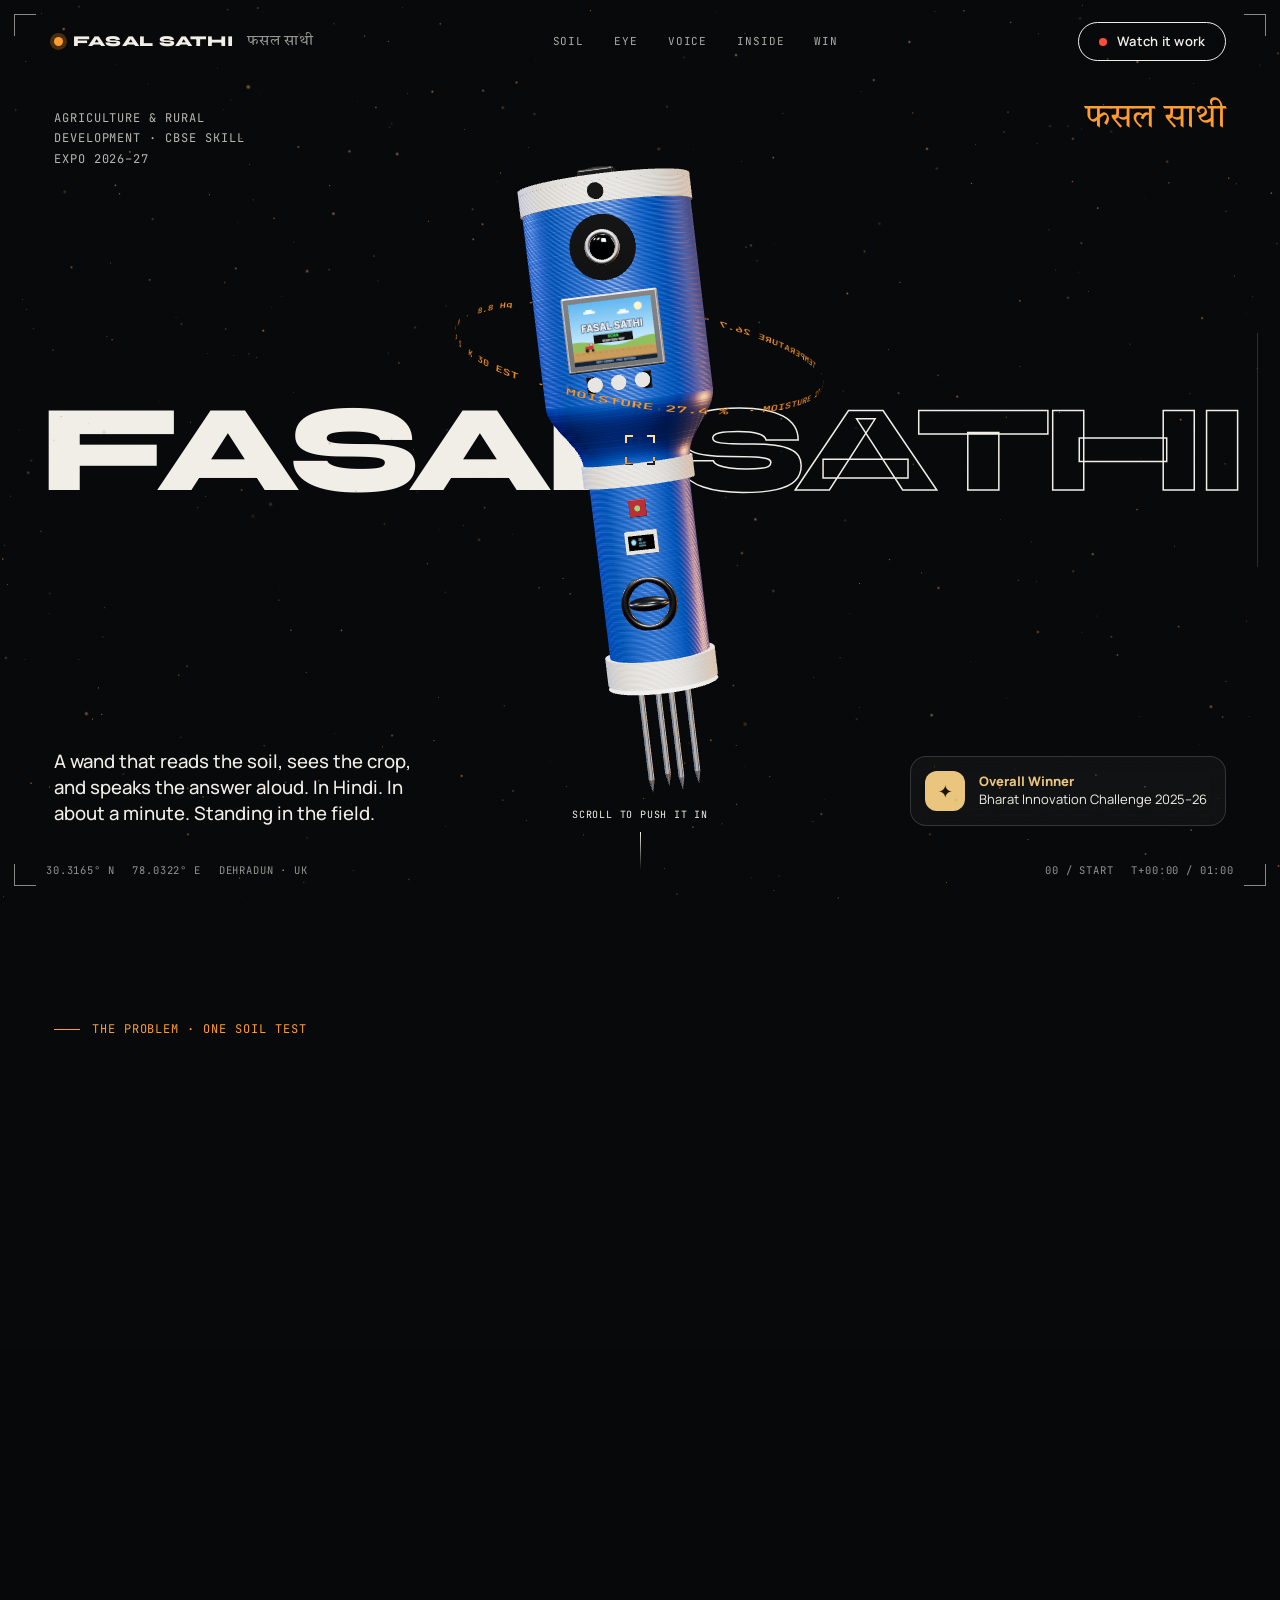
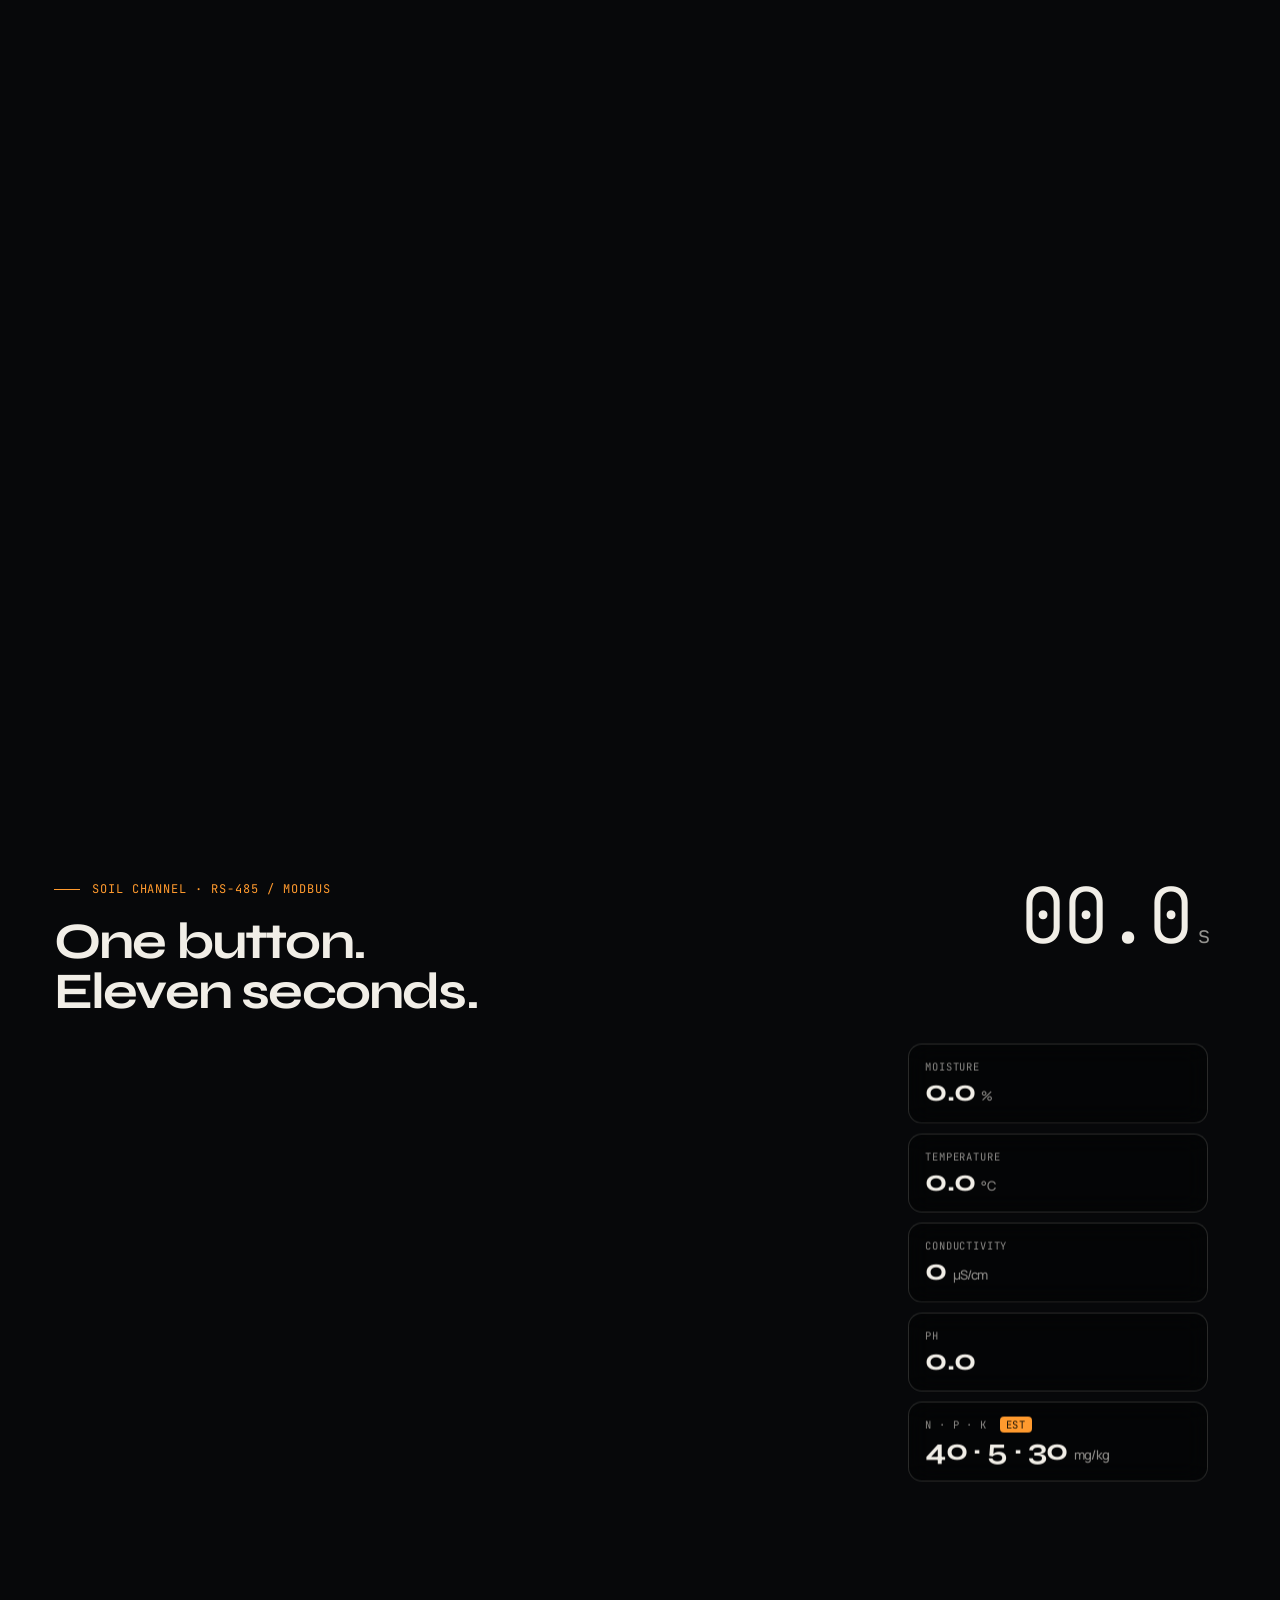
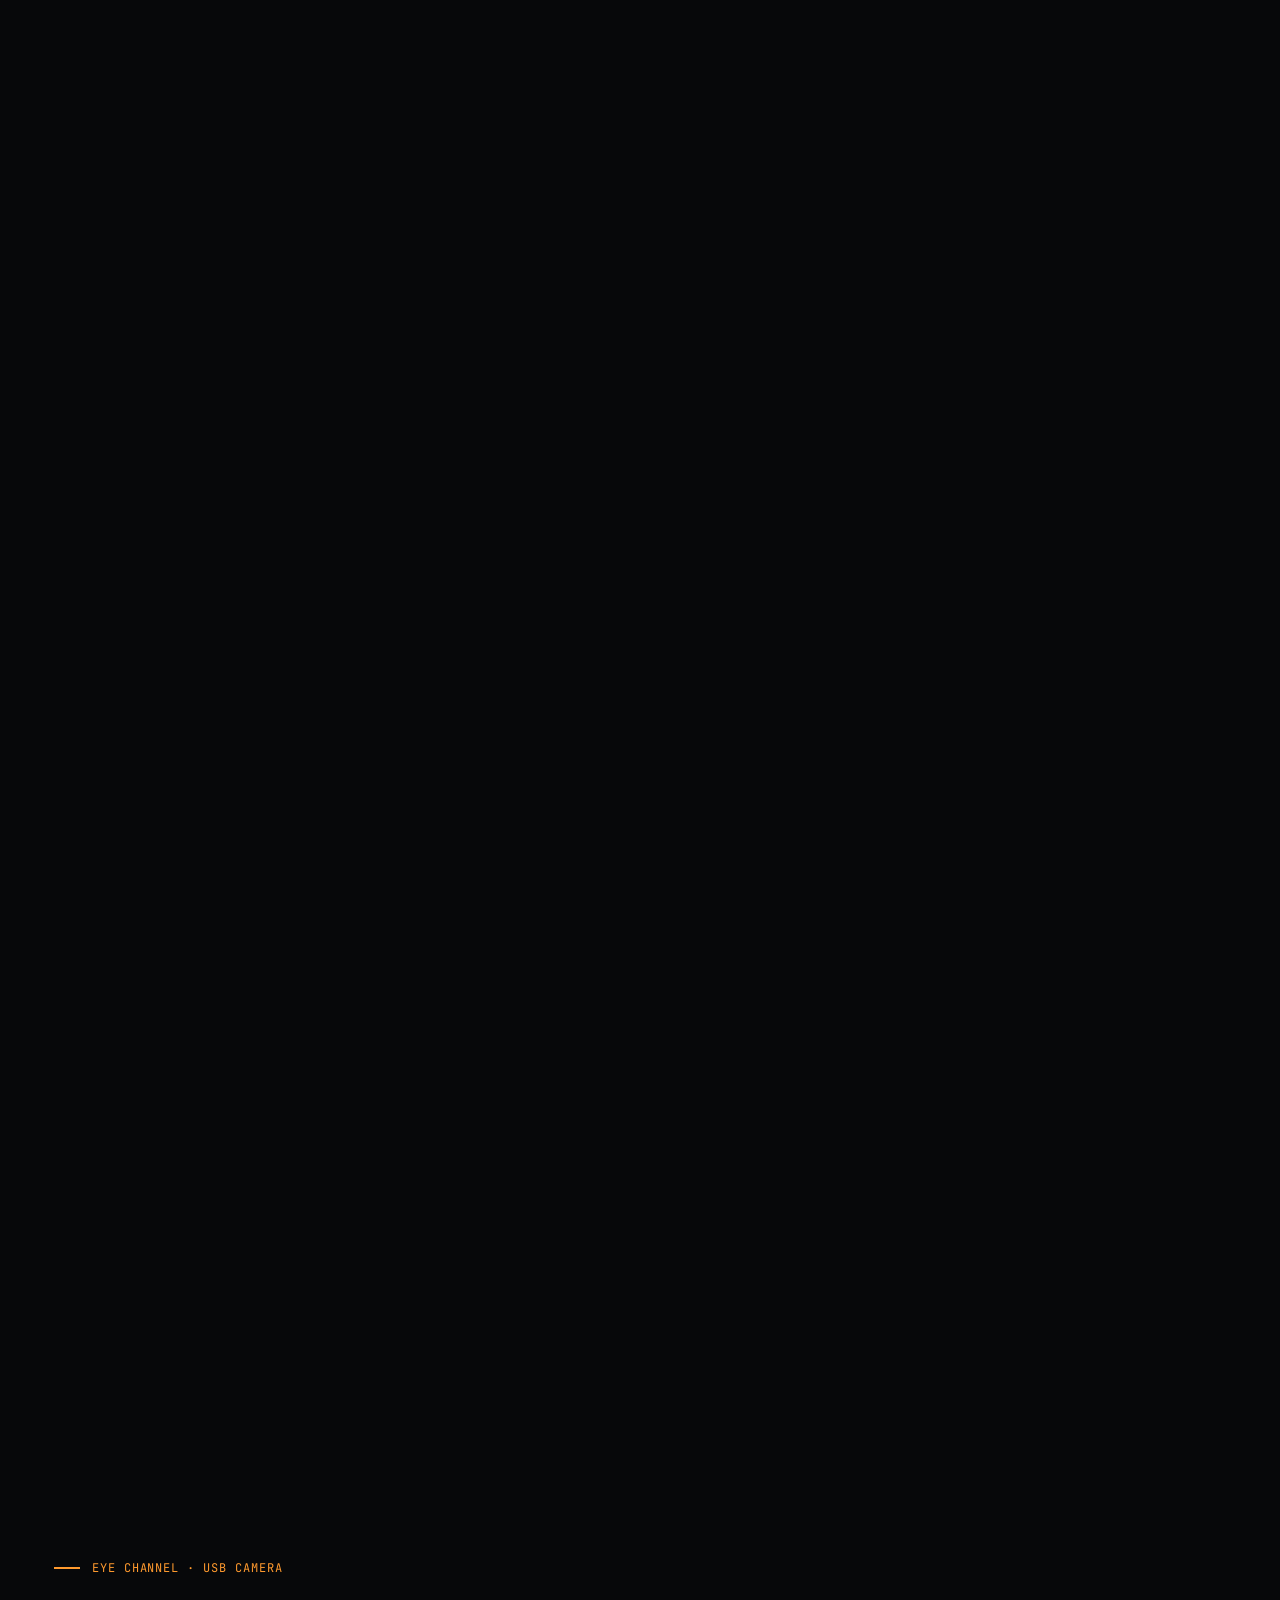
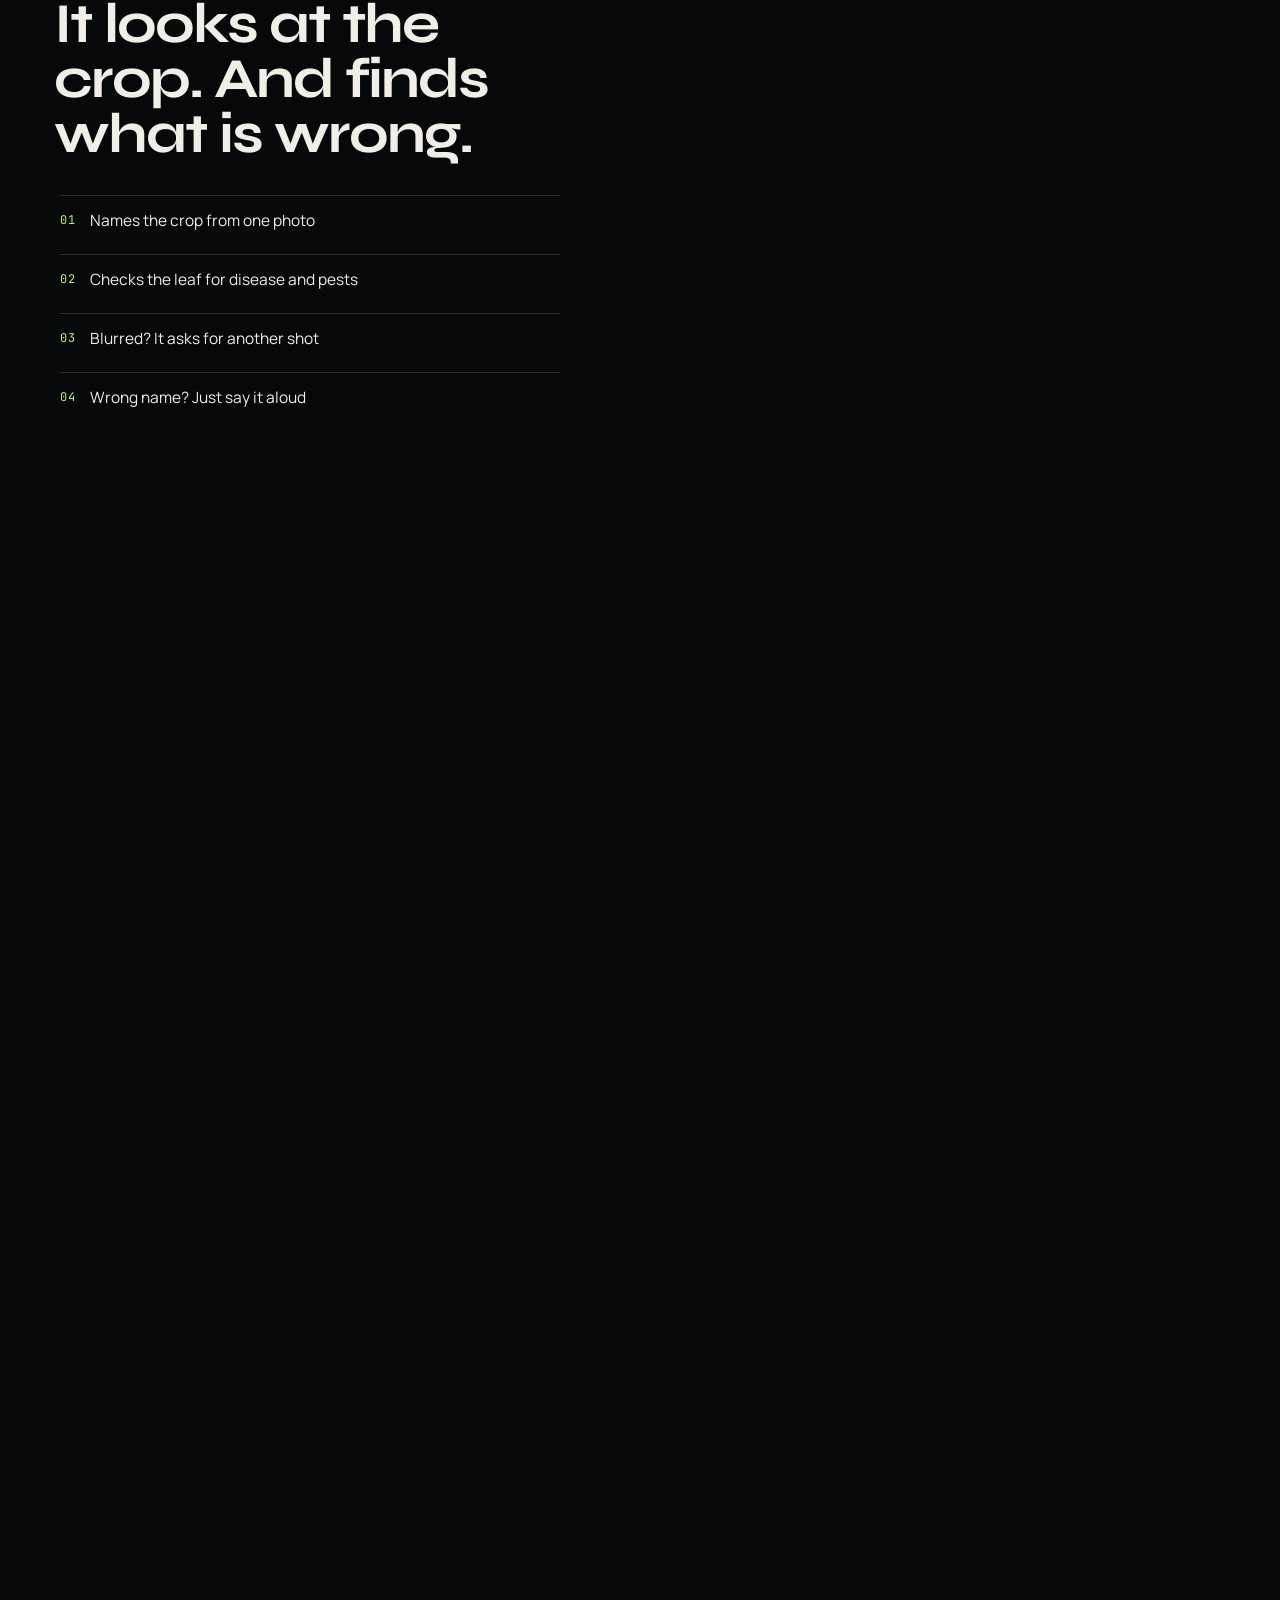
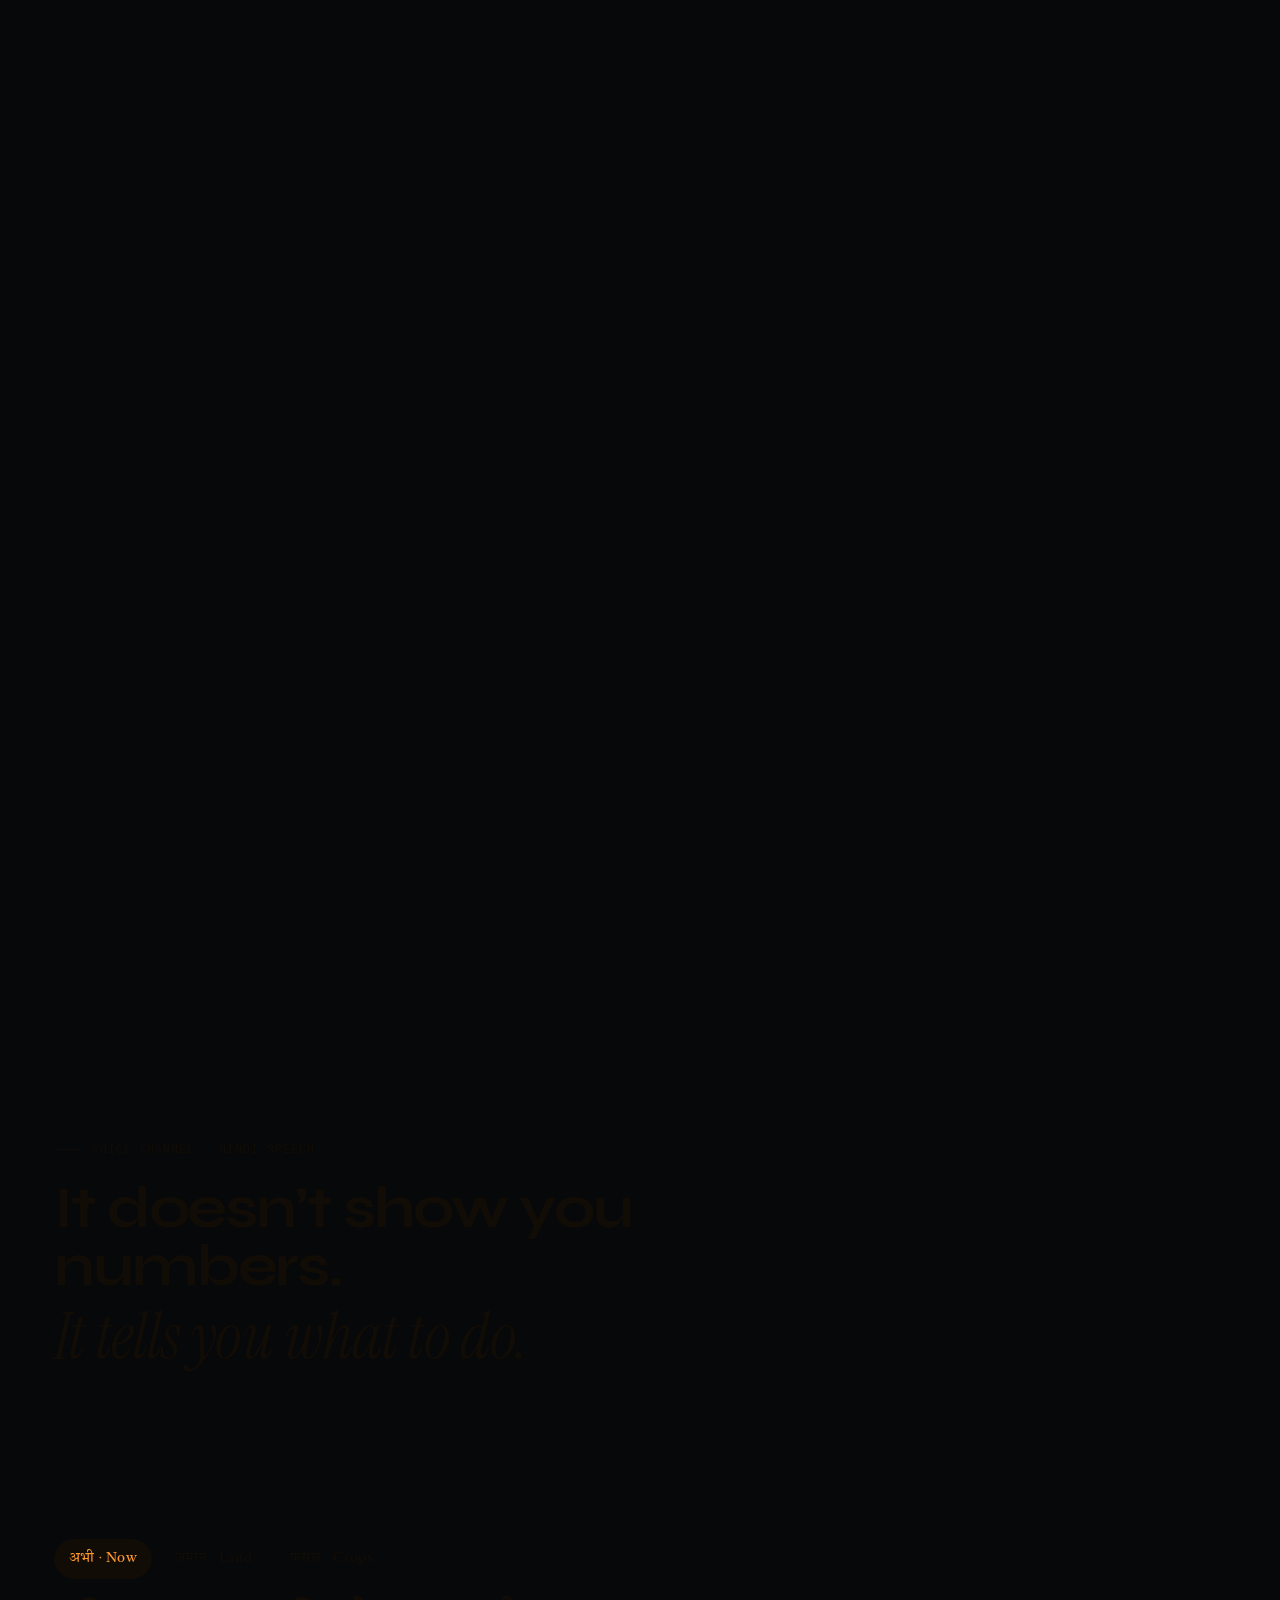
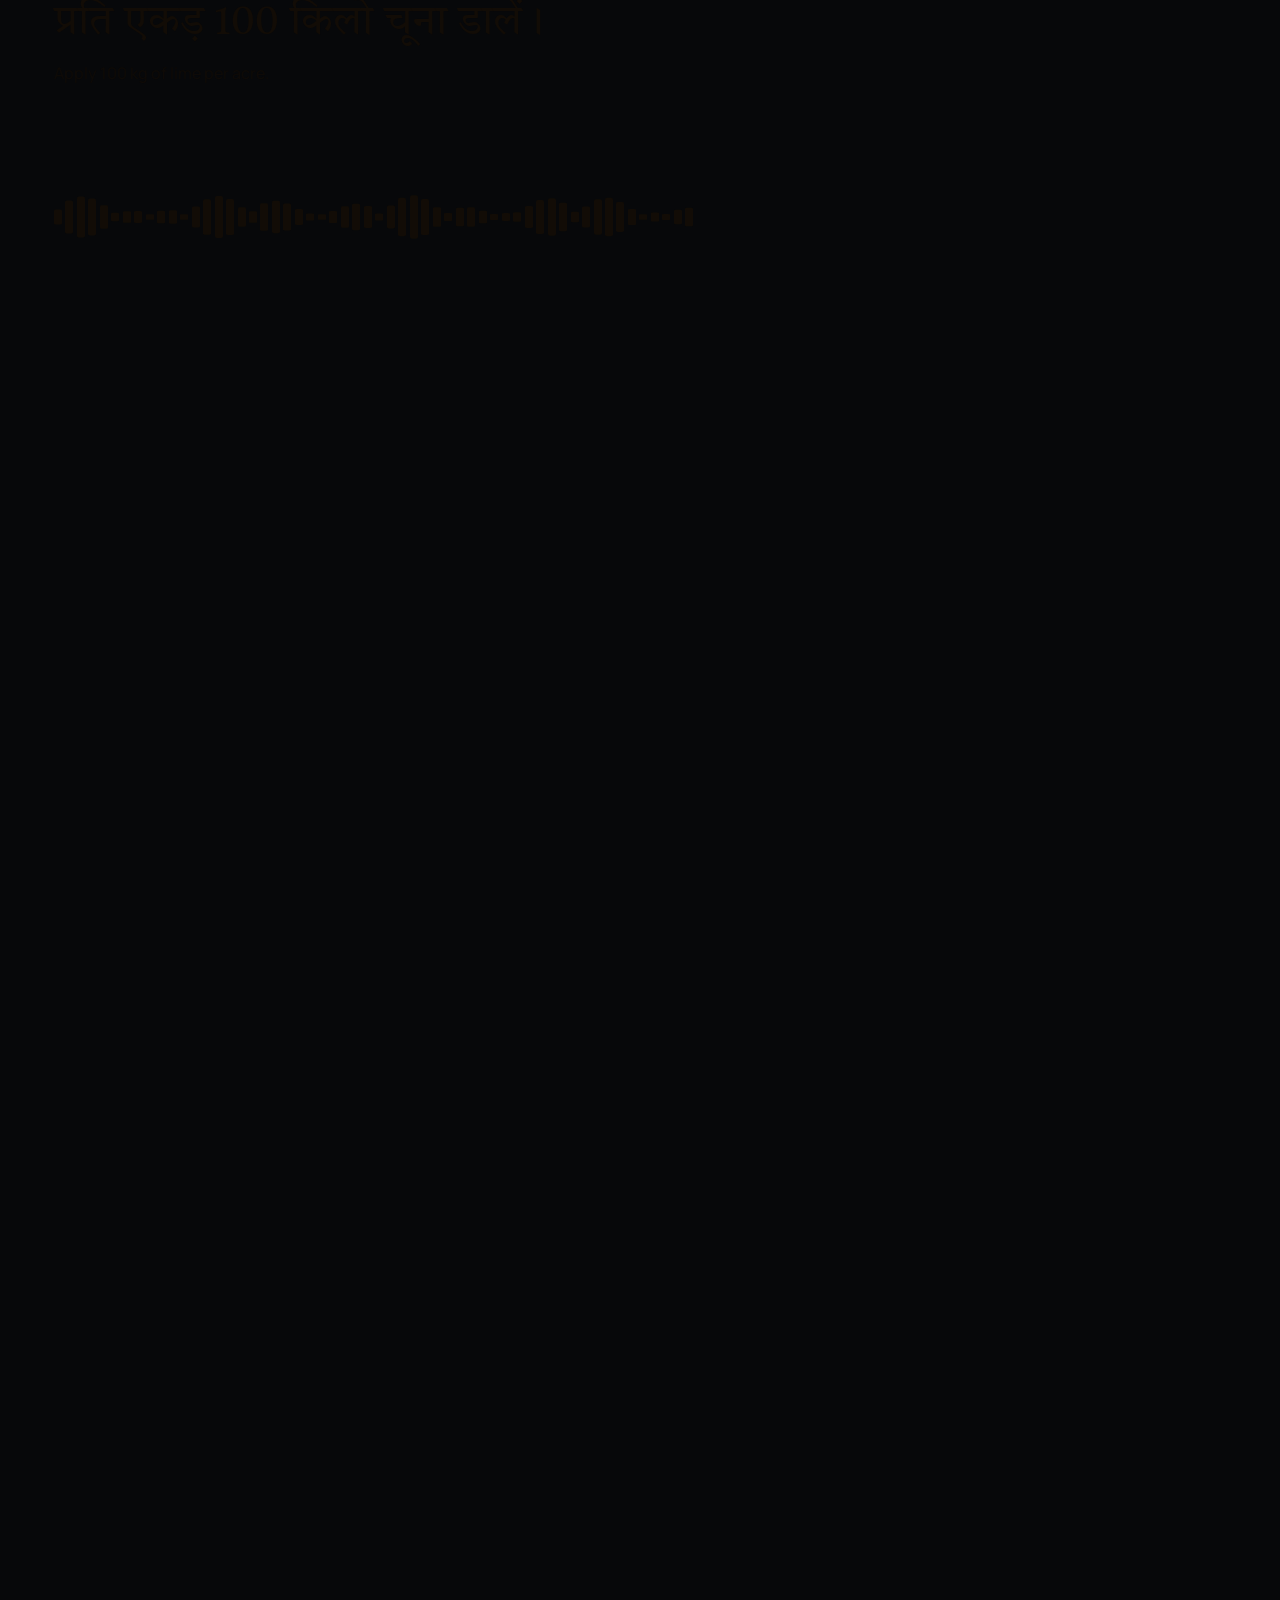
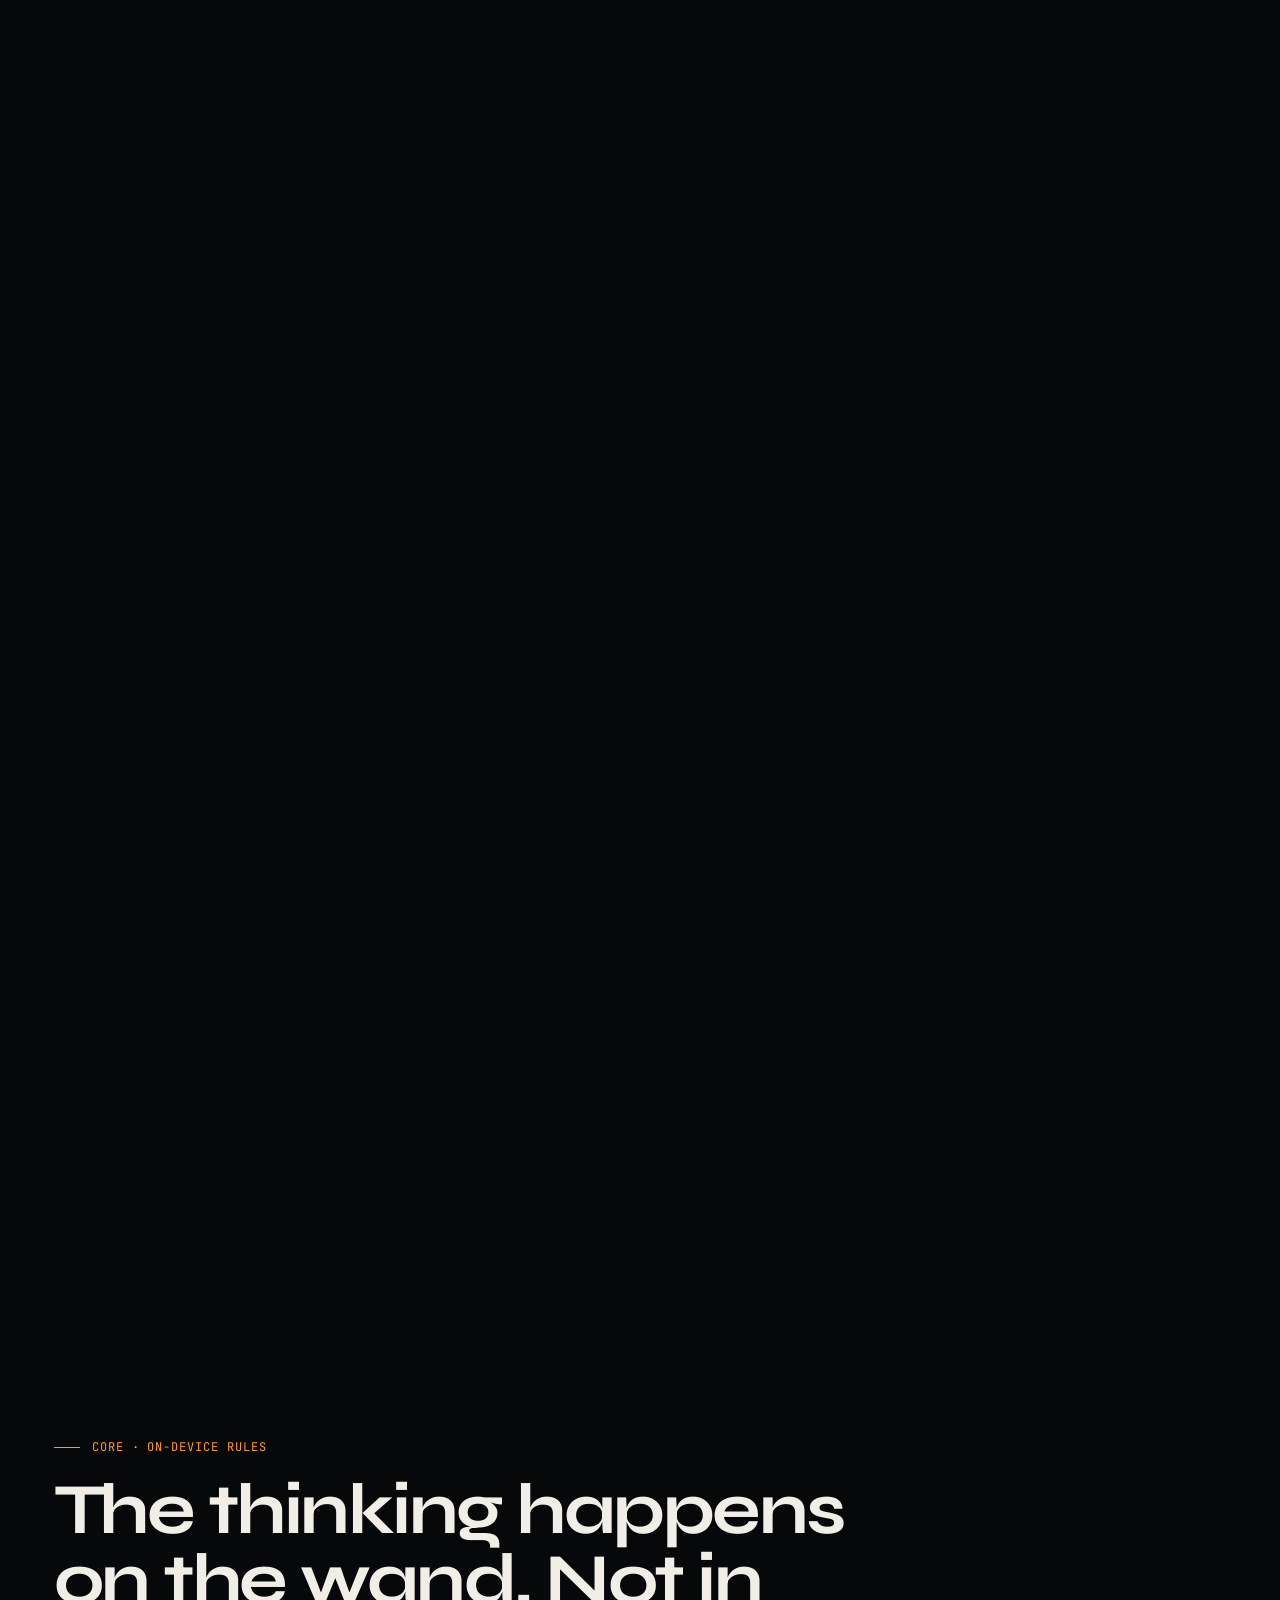
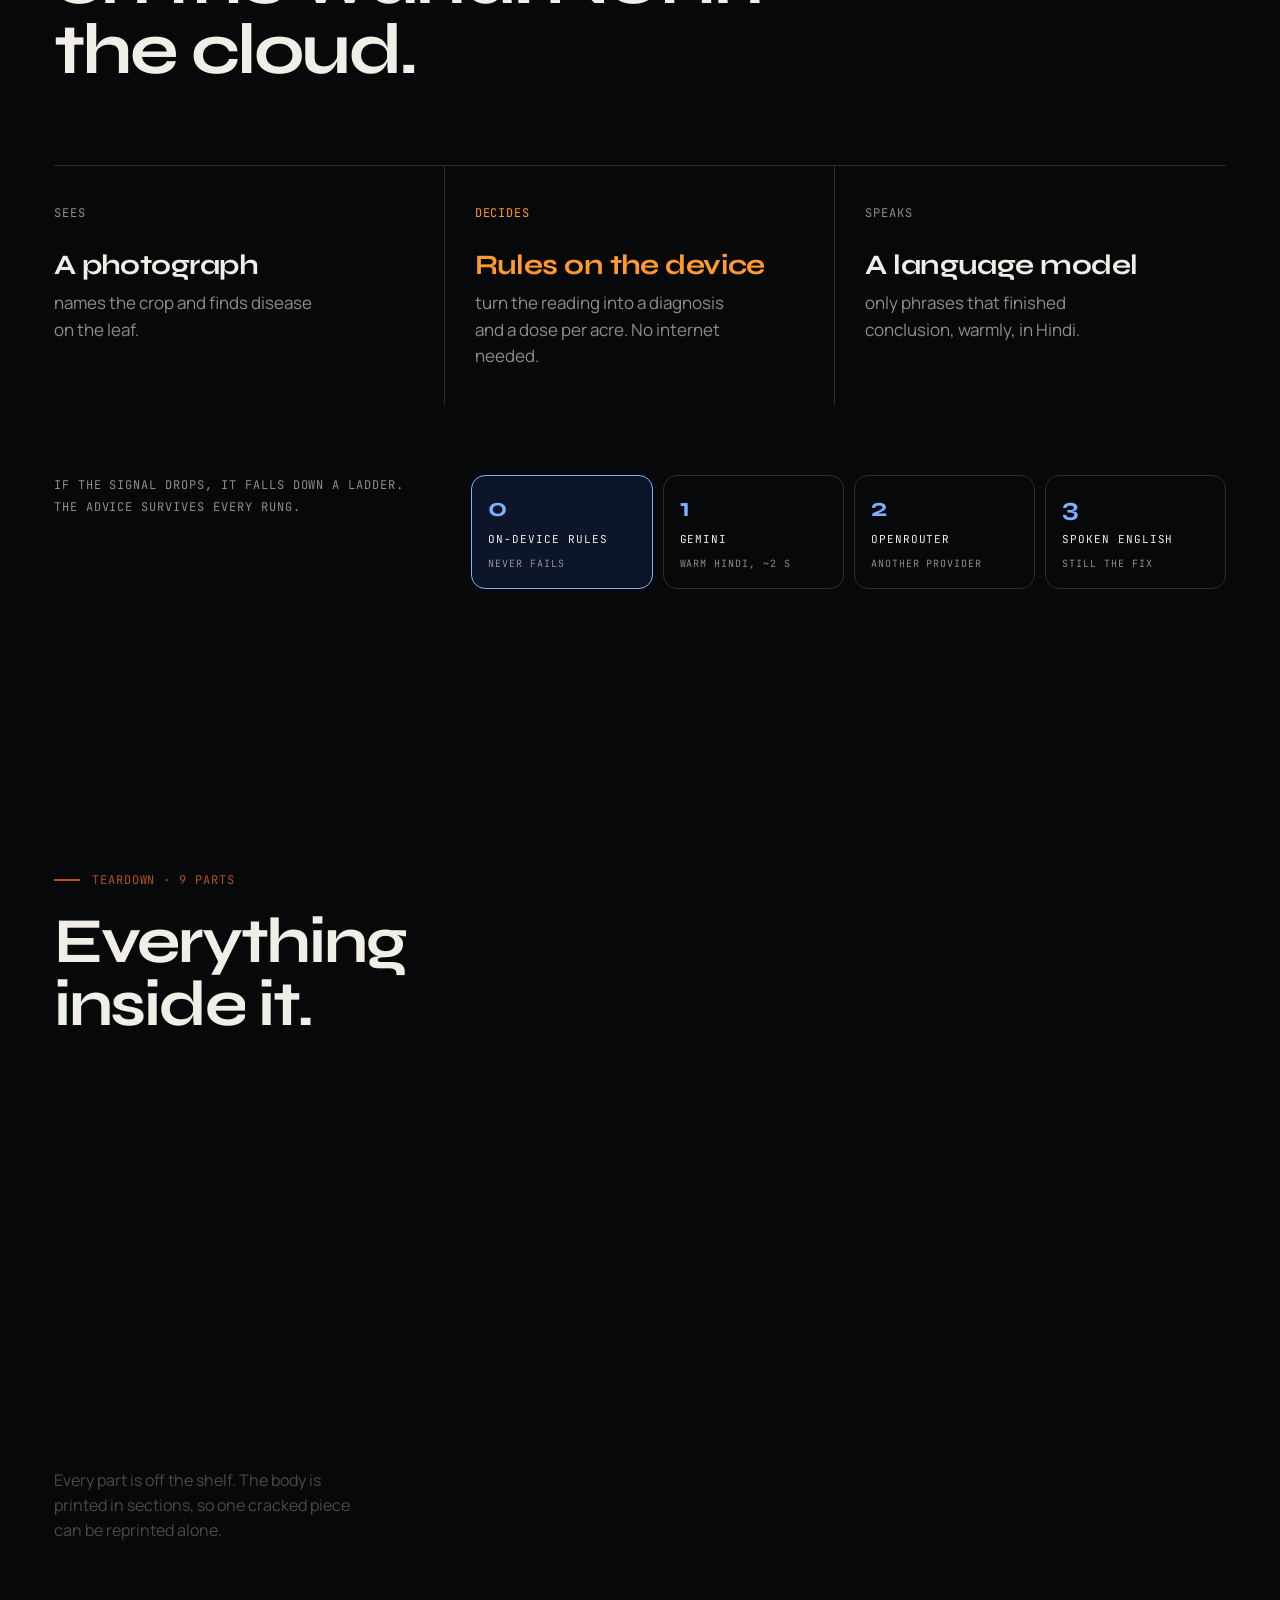
==== index.html @ 99baa3cd "Fasal Sathi: 3D scroll website Co-Authored-By: Claude Opus 5.5 <noreply@anthropic.com> Claude-Sessio" ====
<!doctype html>
<html lang="en">
<head>
<meta charset="utf-8">
<meta name="viewport" content="width=device-width, initial-scale=1">
<title>Fasal Sathi — the wand that speaks to farmers</title>
<meta name="description" content="Fasal Sathi is a handheld wand that reads the soil, sees the crop and speaks the answer aloud in Hindi, in about a minute, in the field. Overall Winner, Bharat Innovation Challenge 2025–26.">
<meta name="theme-color" content="#07080a">
<link rel="icon" href="img/favicon.png">
<link rel="preload" href="fonts/Syne.ttf" as="font" type="font/ttf" crossorigin>
<link rel="stylesheet" href="css/site.css">
<script type="importmap">{ "imports": { "three": "./vendor/three/three.module.min.js", "three/addons/": "./vendor/three/addons/" } }</script>
</head>
<body>

<!-- loader -->
<div id="loader" aria-hidden="true">
  <div class="ld-in">
    <div class="ld-top mono"><span>FASAL SATHI · SOIL INTELLIGENCE</span><span id="ldPct">000</span></div>
    <div class="ld-word">Calibrating<em>&nbsp;the probe</em></div>
    <div class="ld-bar"><i></i></div>
    <div class="ld-log mono" id="ldLog">MODBUS RTU · 4800 BAUD · SLAVE 01</div>
  </div>
</div>

<!-- the 3D layer sits above the page, so the wand passes in front of the type -->
<canvas id="world" aria-hidden="true"></canvas>
<div id="labels" aria-hidden="true"></div>
<div class="grain" aria-hidden="true"></div>

<!-- viewfinder HUD -->
<div id="hud" aria-hidden="true">
  <i class="vf tl"></i><i class="vf tr"></i><i class="vf bl"></i><i class="vf br"></i>
  <div class="hud-l mono"><span>30.3165° N</span><span>78.0322° E</span><span>DEHRADUN · UK</span></div>
  <div class="hud-r mono"><span id="hudCh">00 / START</span><span id="hudT">T+00.0 s</span></div>
  <div class="hud-rail"><i id="hudBar"></i></div>
</div>

<header class="nav">
  <a class="brand" href="#top" data-magnet><span class="dot"></span>FASAL SATHI<span class="hi">फसल साथी</span></a>
  <nav class="links mono">
    <a href="#soil">Soil</a><a href="#eye">Eye</a><a href="#voice">Voice</a><a href="#inside">Inside</a><a href="#win">Win</a>
  </nav>
  <a class="pill" href="https://drive.google.com/file/d/11JI3mxEhYoAo54mF34mX8CPzfkzJrtnX/view" target="_blank" rel="noopener" data-magnet><span class="rec"></span>Watch it work</a>
</header>

<main id="top">

<!-- 00 HERO -->
<section class="ch hero" data-ch="hero" data-name="START" data-bg="#07080a">
  <div class="hero-word" aria-label="Fasal Sathi"><span class="hw hw1">FASAL</span><span class="hw hw2">SATHI</span></div>
  <div class="hero-meta">
    <p class="eyebrow mono">Agriculture &amp; Rural Development · CBSE Skill Expo 2026–27</p>
    <p class="hero-hi">फसल साथी</p>
  </div>
  <div class="hero-foot">
    <p class="lead" data-split>A wand that reads the soil, sees the crop, and speaks the answer aloud. In Hindi. In about a minute. Standing in the field.</p>
    <div class="badge"><span class="star">✦</span><span><b>Overall Winner</b><br>Bharat Innovation Challenge 2025–26</span></div>
  </div>
  <div class="cue mono"><span>Scroll to push it in</span><i></i></div>
</section>

<!-- 01 PROBLEM -->
<section class="ch pin problem" data-ch="problem" data-name="PROBLEM" data-bg="#07080a" style="--len:340vh">
  <div class="stick">
    <p class="kicker mono">The problem · one soil test</p>
    <div class="kin">
      <span class="k k1">₹500.</span>
      <span class="k k2">Seven days.</span>
      <span class="k k3">In English.</span>
    </div>
    <div class="kin-after">
      <p class="big">That is one soil test.<br><span class="dim">So most farmers simply guess.</span></p>
      <div class="stat86"><span class="n" data-count="86">0</span><span class="pc">%</span><p>of Indian farmers work less than two hectares. For them the fee, the wait and the English are each a wall.</p></div>
    </div>
  </div>
</section>

<!-- 02 SOIL -->
<section class="ch pin soil" id="soil" data-ch="soil" data-name="SOIL" data-bg="#0b0805" style="--len:420vh">
  <div class="stick">
    <div class="soil-head">
      <p class="kicker mono">Soil channel · RS-485 / Modbus</p>
      <h2 class="h2" data-split>One button.<br>Eleven seconds.</h2>
    </div>
    <div class="timer mono"><span id="tSec">00.0</span><small>s</small></div>
    <div class="reads">
      <div class="rd" data-r="0"><span class="mono">Moisture</span><b><i data-to="27.4" data-d="1">0.0</i><small>%</small></b></div>
      <div class="rd" data-r="1"><span class="mono">Temperature</span><b><i data-to="26.7" data-d="1">0.0</i><small>°C</small></b></div>
      <div class="rd" data-r="2"><span class="mono">Conductivity</span><b><i data-to="98" data-d="0">0</i><small>µS/cm</small></b></div>
      <div class="rd" data-r="3"><span class="mono">pH</span><b><i data-to="8.8" data-d="1">0.0</i></b></div>
      <div class="rd est" data-r="4"><span class="mono">N · P · K <em>EST</em></span><b>40 · 5 · 30<small>mg/kg</small></b></div>
    </div>
    <p class="soil-note mono">First reading in real ground · 23 Aug 2026 · unedited<br><span>N-P-K are estimated from conductivity, and the wand labels them EST. It never quotes a dose from a guess.</span></p>
  </div>
</section>

<!-- 03 EYE -->
<section class="ch pin eye" id="eye" data-ch="eye" data-name="EYE" data-bg="#050a08" style="--len:320vh">
  <div class="stick">
    <div class="eye-copy">
      <p class="kicker mono">Eye channel · USB camera</p>
      <h2 class="h2" data-split>It looks at the crop. And finds what is wrong.</h2>
      <ul class="chips">
        <li><span class="mono">01</span>Names the crop from one photo</li>
        <li><span class="mono">02</span>Checks the leaf for disease and pests</li>
        <li><span class="mono">03</span>Blurred? It asks for another shot</li>
        <li><span class="mono">04</span>Wrong name? Just say it aloud</li>
      </ul>
    </div>
    <div class="idcard mono" id="idcard">
      <div class="idrow"><span>CROP</span><b>TOMATO</b></div>
      <div class="idbar"><i></i></div>
      <div class="idrow"><span>CONFIDENCE</span><b><i data-to="87" data-d="0">0</i>%</b></div>
      <div class="idrow"><span>LEAF</span><b class="flag">SPOTS FLAGGED</b></div>
    </div>
  </div>
</section>

<!-- 04 VOICE -->
<section class="ch pin voice" id="voice" data-ch="voice" data-name="VOICE" data-bg="#ff9a2e" data-fg="#120c06" style="--len:380vh">
  <div class="stick">
    <p class="kicker mono">Voice channel · Hindi speech</p>
    <h2 class="h2 voice-h">It doesn’t show you numbers.<br><span>It tells you what to do.</span></h2>
    <div class="say">
      <div class="tabs mono"><span class="on">अभी · Now</span><span>ज़मीन · Land</span><span>फसल · Crops</span></div>
      <div class="lines">
        <div class="line on"><p class="dev">प्रति एकड़ 100 किलो चूना डालें।</p><p class="gl">Apply 100 kg of lime per acre.</p></div>
        <div class="line"><p class="dev">हर साल 4–5 टन गोबर की खाद। फसल अवशेष जलाएं नहीं।</p><p class="gl">4–5 tonnes of farmyard manure a year. Never burn crop residue.</p></div>
        <div class="line"><p class="dev">इस मिट्टी में बाजरा, ज्वार और आलू अच्छे रहेंगे।</p><p class="gl">Millet, sorghum and potato will do well in this soil.</p></div>
      </div>
      <div class="wave" aria-hidden="true"></div>
    </div>
  </div>
</section>

<!-- 05 BRAIN -->
<section class="ch brain" data-ch="brain" data-name="THINKING" data-bg="#07080a">
  <p class="kicker mono">Core · on-device rules</p>
  <h2 class="h2 wide" data-split>The thinking happens on the wand. Not in the cloud.</h2>
  <div class="steps">
    <article class="step"><span class="no mono">SEES</span><h3>A photograph</h3><p>names the crop and finds disease on the leaf.</p></article>
    <article class="step hot"><span class="no mono">DECIDES</span><h3>Rules on the device</h3><p>turn the reading into a diagnosis and a dose per acre. No internet needed.</p></article>
    <article class="step"><span class="no mono">SPEAKS</span><h3>A language model</h3><p>only phrases that finished conclusion, warmly, in Hindi.</p></article>
  </div>
  <div class="ladder">
    <p class="mono">If the signal drops, it falls down a ladder. The advice survives every rung.</p>
    <ol class="mono">
      <li><b>0</b>On-device rules<em>never fails</em></li>
      <li><b>1</b>Gemini<em>warm Hindi, ~2 s</em></li>
      <li><b>2</b>OpenRouter<em>another provider</em></li>
      <li><b>3</b>Spoken English<em>still the fix</em></li>
    </ol>
  </div>
</section>

<!-- 06 INSIDE -->
<section class="ch pin inside" id="inside" data-ch="inside" data-name="INSIDE" data-bg="#ebe7de" data-fg="#0d0f12" style="--len:420vh">
  <div class="stick">
    <p class="kicker mono">Teardown · 9 parts</p>
    <h2 class="h2 in-h" data-split>Everything inside it.</h2>
    <p class="in-sub">Every part is off the shelf. The body is printed in sections, so one cracked piece can be reprinted alone.</p>
  </div>
</section>

<!-- 07 PROOF -->
<section class="ch proof" data-ch="proof" data-name="PROOF" data-bg="#07080a">
  <p class="kicker mono">Bench log · measured, not claimed</p>
  <h2 class="h2 wide" data-split>Every number here came off the real hardware.</h2>
  <div class="grid">
    <div class="cell"><b>5–12<small>s</small></b><span>complete soil reading</span></div>
    <div class="cell"><b>1.8–10<small>s</small></b><span>Hindi advice written</span></div>
    <div class="cell"><b>±3<small>%</small></b><span>conductivity accuracy</span></div>
    <div class="cell"><b>±0.3</b><span>pH accuracy</span></div>
    <div class="cell"><b>4/4</b><span>repeat reads, byte for byte identical</span></div>
    <div class="cell"><b>₹0</b><span>per test, once you own it</span></div>
  </div>
  <div class="marquee mono" aria-hidden="true"><div class="mq"><span>[271, 262, 95, 79, 0, 3, 0, 52, 47]</span><span>EC 96 → SALINITY 52 ✓ TDS 48 ✓</span><span>27.1 % · 26.2 °C · 95 µS/cm · pH 7.9</span><span>[271, 262, 95, 79, 0, 3, 0, 52, 47]</span><span>EC 96 → SALINITY 52 ✓ TDS 48 ✓</span><span>27.1 % · 26.2 °C · 95 µS/cm · pH 7.9</span></div></div>
</section>

<!-- 08 REAL -->
<section class="ch pin real" data-ch="real" data-name="REAL" data-bg="#07080a" style="--len:360vh">
  <div class="stick">
    <div class="real-head">
      <p class="kicker mono">Photographs · not a render</p>
      <h2 class="h2">Everything above was drawn by your browser.<br><span class="dim">This is the real one.</span></h2>
    </div>
    <div class="track">
      <figure><img src="img/ph-wand-full.webp" alt="The finished wand" loading="lazy"><figcaption class="mono"><b>01</b>The whole wand</figcaption></figure>
      <figure><img src="img/ph-wand-display.webp" alt="Display, camera and three buttons" loading="lazy"><figcaption class="mono"><b>02</b>Display, camera, three buttons</figcaption></figure>
      <figure><img src="img/ph-wand-top.webp" alt="Top cap with solar panel and fan" loading="lazy"><figcaption class="mono"><b>03</b>Solar panel and fan</figcaption></figure>
      <figure><img src="img/ph-wand-front.webp" alt="The two printed sections" loading="lazy"><figcaption class="mono"><b>04</b>Two printed sections</figcaption></figure>
      <figure><img src="img/ph-wand-lower.webp" alt="Status light, OLED and speaker" loading="lazy"><figcaption class="mono"><b>05</b>Light, OLED, speaker</figcaption></figure>
      <figure><img src="img/ph-wand-probe.webp" alt="The four-prong probe, still carrying soil" loading="lazy"><figcaption class="mono"><b>06</b>Four prongs, still muddy</figcaption></figure>
    </div>
  </div>
</section>

<!-- 09 APP -->
<section class="ch app" data-ch="app" data-name="APP" data-bg="#1d4fb0" data-fg="#f3f1ec">
  <div class="app-copy">
    <p class="kicker mono">Companion · Android app</p>
    <h2 class="h2" data-split>One wand. A whole village.</h2>
    <p class="app-p">The Android app finds the wand over Wi-Fi by itself. No address is ever typed. Every scan, photo and advice is kept per farmer, so one wand can serve every family in a village.</p>
    <ul class="ticks mono"><li>Live probe readings</li><li>History per farmer</li><li>Start or stop a scan</li><li>हिंदी · English · मराठी</li></ul>
  </div>
  <div class="phones">
    <div class="ph p1"><img src="img/app-dashboard.webp" alt="Dashboard" loading="lazy"></div>
    <div class="ph p2"><img src="img/app-home-connected.webp" alt="Home, wand connected" loading="lazy"></div>
    <div class="ph p3"><img src="img/app-farmers.webp" alt="Farmer profiles" loading="lazy"></div>
  </div>
</section>

<!-- 10 WIN -->
<section class="ch win" id="win" data-ch="win" data-name="WIN" data-bg="#07080a">
  <p class="kicker mono gold">Recognition</p>
  <h2 class="win-h"><span>Overall</span><span>Winner.</span></h2>
  <p class="win-sub">Bharat Innovation Challenge 2025–26 · Lovely Professional University, Punjab</p>
  <div class="win-nums">
    <div><b data-count="2600" data-plus>0</b><span class="mono">teams</span></div>
    <div><b data-count="10000" data-plus>0</b><span class="mono">students</span></div>
    <div><b data-count="28">0</b><span class="mono">states</span></div>
    <div><b data-count="21">0</b><span class="mono">industry judges</span></div>
  </div>
  <div class="win-pics">
    <figure class="w1"><img src="img/win-stage.webp" alt="Receiving the Overall Winner cheque on stage" loading="lazy"></figure>
    <figure class="w2"><img src="img/win-trophies.webp" alt="The three trophies" loading="lazy"></figure>
    <figure class="w3"><img src="img/win-duo.webp" alt="Holding the Overall Winner trophy at LPU" loading="lazy"></figure>
  </div>
  <div class="awards mono"><span><b>₹3,00,000</b>Overall Winner</span><span><b>✦</b>Best School Award</span><span><b>✦</b>Jury Special Award</span></div>
</section>

<!-- 11 TEAM -->
<section class="ch team" data-ch="team" data-name="TEAM" data-bg="#ebe7de" data-fg="#0d0f12">
  <p class="kicker mono">Team Sanketra</p>
  <div class="people">
    <div class="pp"><img src="img/team-shubh.webp" alt="Shubh Kumar Jayaswal" loading="lazy"><div><h3>Shubh Kumar Jayaswal</h3><p class="mono">Project lead · hardware, firmware, AI, app</p></div></div>
    <div class="pp"><img src="img/team-abhinav.webp" alt="Abhinav Rawat" loading="lazy"><div><h3>Abhinav Rawat</h3><p class="mono">Hardware integration</p></div></div>
  </div>
  <p class="school">DAV Public School, Defence Colony, Dehradun</p>
  <div class="cta">
    <a class="btn" href="https://drive.google.com/file/d/11JI3mxEhYoAo54mF34mX8CPzfkzJrtnX/view" target="_blank" rel="noopener" data-magnet><span class="rec"></span>Watch the demo</a>
    <a class="btn ghost" href="https://instagram.com/sanketra.in" target="_blank" rel="noopener" data-magnet>@sanketra.in</a>
  </div>
</section>

<footer class="foot" data-ch="foot" data-name="END" data-bg="#ebe7de" data-fg="#0d0f12">
  <div class="foot-word">FASAL SATHI</div>
  <div class="foot-row mono">
    <span>Helping hands that feed India.</span>
    <span>Theme · Agriculture &amp; Rural Development</span>
    <span>Sub Theme · Precision Agriculture &amp; Smart Farming Technology</span>
    <span>Team Sanketra · 2026</span>
  </div>
</footer>

</main>

<div id="cursor" aria-hidden="true"><i></i><i></i><i></i><i></i></div>
<noscript><style>#loader{display:none}</style></noscript>
<script type="module" src="js/main.js"></script>
</body>
</html>
---- css/site.css ----
/* Fasal Sathi — instrument black, the wand's own cobalt, a saffron voice. */
@font-face { font-family: 'Syne'; src: url('../fonts/Syne.ttf') format('truetype'); font-weight: 400 800; font-display: swap; }
@font-face { font-family: 'Manrope'; src: url('../fonts/Manrope.ttf') format('truetype'); font-weight: 200 800; font-display: swap; }
@font-face { font-family: 'JB'; src: url('../fonts/JetBrainsMono.ttf') format('truetype'); font-weight: 100 800; font-display: swap; }
@font-face { font-family: 'Tiro'; src: url('../fonts/TiroHindi.ttf') format('truetype'); font-display: swap; }
@font-face { font-family: 'Serif'; src: url('../fonts/InstrumentSerif-Italic.ttf') format('truetype'); font-style: italic; font-display: swap; }

:root {
  --bg: #07080a; --fg: #f1eee7;
  --ink: #07080a; --bone: #ebe7de;
  --cobalt: #2f6fe4; --cobalt-2: #7fb0ff; --saffron: #ff9a2e; --gold: #e9c47c; --leaf: #b9f26a;
  --mut: color-mix(in srgb, var(--fg) 58%, transparent);
  --line: color-mix(in srgb, var(--fg) 16%, transparent);
  --pad: clamp(20px, 4.2vw, 72px);
  --ease: cubic-bezier(.2, .7, .1, 1);
}
* { box-sizing: border-box; }
html { background: var(--bg); color: var(--fg); transition: background-color .9s var(--ease), color .9s var(--ease); }
html, body { margin: 0; }
body { font: 400 17px/1.55 'Manrope', system-ui, sans-serif; -webkit-font-smoothing: antialiased; overflow-x: hidden; }
img { display: block; max-width: 100%; }
a { color: inherit; text-decoration: none; }
::selection { background: var(--saffron); color: #000; }
.mono { font-family: 'JB', ui-monospace, monospace; font-size: 12px; letter-spacing: .08em; text-transform: uppercase; }
.dim { color: var(--mut); }
.gold { color: var(--gold); }

/* layers */
#world { position: fixed; inset: 0; width: 100vw; height: 100vh; z-index: 20; pointer-events: none; }
#labels { position: fixed; inset: 0; z-index: 21; pointer-events: none; }
.grain { position: fixed; inset: -50%; z-index: 60; pointer-events: none; opacity: .07; mix-blend-mode: overlay;
  background-image: url("data:image/svg+xml,%3Csvg xmlns='http://www.w3.org/2000/svg' width='220' height='220'%3E%3Cfilter id='n'%3E%3CfeTurbulence type='fractalNoise' baseFrequency='.85' numOctaves='3' stitchTiles='stitch'/%3E%3C/filter%3E%3Crect width='100%25' height='100%25' filter='url(%23n)'/%3E%3C/svg%3E");
  animation: grain 1.2s steps(6) infinite; }
@keyframes grain { 0%{transform:translate(0,0)} 20%{transform:translate(-3%,2%)} 40%{transform:translate(2%,-4%)} 60%{transform:translate(-4%,-1%)} 80%{transform:translate(3%,3%)} 100%{transform:translate(0,0)} }
main { position: relative; z-index: 10; }

/* loader */
#loader { position: fixed; inset: 0; z-index: 100; background: #07080a; color: #f1eee7; display: grid; place-items: center; transition: clip-path 1.1s cubic-bezier(.77,0,.18,1); clip-path: inset(0 0 0 0); }
#loader.out { clip-path: inset(0 0 100% 0); }
.ld-in { width: min(720px, 86vw); }
.ld-top { display: flex; justify-content: space-between; color: #8b8a86; }
.ld-word { font: 700 clamp(44px, 8vw, 110px)/.95 'Syne'; letter-spacing: -.03em; margin: 28px 0 30px; }
.ld-word em { font: italic 400 1em 'Serif'; color: var(--saffron); letter-spacing: 0; }
.ld-bar { height: 2px; background: #1d1e21; overflow: hidden; }
.ld-bar i { display: block; height: 100%; width: 100%; transform: scaleX(var(--p, 0)); transform-origin: left; background: linear-gradient(90deg, var(--cobalt), var(--saffron)); transition: transform .25s linear; }
.ld-log { margin-top: 16px; color: #6d6c68; min-height: 1.4em; }

/* HUD */
#hud { position: fixed; inset: 0; z-index: 30; pointer-events: none; color: var(--fg); transition: color .9s var(--ease); }
.vf { position: absolute; width: 22px; height: 22px; border: 0 solid currentColor; opacity: .55; }
.vf.tl { top: 14px; left: 14px; border-top-width: 1.5px; border-left-width: 1.5px; }
.vf.tr { top: 14px; right: 14px; border-top-width: 1.5px; border-right-width: 1.5px; }
.vf.bl { bottom: 14px; left: 14px; border-bottom-width: 1.5px; border-left-width: 1.5px; }
.vf.br { bottom: 14px; right: 14px; border-bottom-width: 1.5px; border-right-width: 1.5px; }
.hud-l, .hud-r { position: absolute; bottom: 22px; display: flex; gap: 18px; font-size: 10.5px; opacity: .6; }
.hud-l { left: 46px; } .hud-r { right: 46px; }
.hud-rail { position: absolute; right: 22px; top: 50%; width: 1.5px; height: 26vh; transform: translateY(-50%); background: var(--line); }
.hud-rail i { position: absolute; inset: 0; transform: scaleY(var(--p, 0)); transform-origin: top; background: var(--saffron); }

/* nav */
.nav { position: fixed; z-index: 40; top: 0; left: 0; right: 0; display: flex; align-items: center; justify-content: space-between; padding: 22px var(--pad); color: var(--fg); transition: color .9s var(--ease), transform .6s var(--ease); }
.nav.away { transform: translateY(-110%); }
.brand { display: flex; align-items: center; gap: 10px; font: 800 15px/1 'Syne'; letter-spacing: .02em; }
.brand .dot { width: 9px; height: 9px; background: var(--saffron); border-radius: 50%; box-shadow: 0 0 0 4px color-mix(in srgb, var(--saffron) 25%, transparent); animation: pulse 2.2s infinite; }
.brand .hi { font: 400 15px 'Tiro'; opacity: .6; margin-left: 4px; }
@keyframes pulse { 50% { box-shadow: 0 0 0 9px transparent; } }
.links { display: flex; gap: 30px; font-size: 11px; }
.links a { opacity: .7; transition: opacity .3s; position: relative; }
.links a:hover { opacity: 1; }
.links a::after { content: ''; position: absolute; left: 0; right: 100%; bottom: -5px; height: 1px; background: currentColor; transition: right .4s var(--ease); }
.links a:hover::after { right: 0; }
.pill, .btn { display: inline-flex; align-items: center; gap: 10px; padding: 12px 20px; border: 1px solid currentColor; border-radius: 999px; font: 600 13px/1 'Manrope'; letter-spacing: .02em; transition: background .3s, color .3s; will-change: transform; }
.pill:hover { background: var(--fg); color: var(--bg); }
.rec { width: 8px; height: 8px; border-radius: 50%; background: #ff4b3a; animation: pulse 1.6s infinite; }

/* chapters */
.ch { position: relative; padding: 0 var(--pad); }
.pin { height: var(--len, 300vh); padding: 0; }
.stick { position: sticky; top: 0; height: 100vh; overflow: hidden; padding: 0 var(--pad); }
.kicker { color: var(--saffron); margin: 0 0 18px; display: flex; align-items: center; gap: 12px; }
.kicker::before { content: ''; width: 26px; height: 1.5px; background: currentColor; }
.h2 { font: 700 clamp(40px, 5.6vw, 96px)/.98 'Syne'; letter-spacing: -.035em; margin: 0; }
.h2.wide { max-width: 15ch; }

/* split-text reveal */
[data-split] .w { display: inline-block; overflow: hidden; vertical-align: top; padding-bottom: .08em; margin-bottom: -.08em; }
[data-split] .w > span { display: inline-block; transform: translateY(105%); transition: transform 1s var(--ease); transition-delay: calc(var(--i) * 38ms); }
[data-split].in .w > span { transform: none; }

/* HERO */
.hero { height: 100vh; min-height: 640px; display: grid; place-items: center; overflow: hidden; }
.hero-word { position: absolute; inset: 0; display: flex; align-items: center; justify-content: center; gap: 1.6vw; pointer-events: none; }
.hw { font: 800 13.4vw/.8 'Syne'; letter-spacing: -.06em; color: var(--fg); transform: translateY(var(--y, 0)); display: inline-block; }
.hw2 { color: transparent; -webkit-text-stroke: 1.5px var(--fg); }
.hero-word { clip-path: inset(0 0 0 0); }
.hw { translate: 0 110%; transition: translate 1.4s var(--ease) .25s; }
.hw2 { transition-delay: .4s; }
html.go .hw { translate: 0 0; }
.hero-meta { position: absolute; top: 108px; left: var(--pad); right: var(--pad); display: flex; justify-content: space-between; align-items: flex-start; }
.eyebrow { margin: 0; opacity: .75; max-width: 30ch; line-height: 1.7; }
.hero-hi { margin: -6px 0 0; font: 400 clamp(26px, 2.6vw, 40px)/1 'Tiro'; color: var(--saffron); }
.hero-foot { position: absolute; bottom: 74px; left: var(--pad); right: var(--pad); display: flex; justify-content: space-between; align-items: flex-end; gap: 40px; }
.lead { max-width: 30ch; margin: 0; font: 500 clamp(17px, 1.45vw, 22px)/1.4 'Manrope'; }
.badge { display: flex; gap: 14px; align-items: center; padding: 14px 18px 14px 14px; border: 1px solid var(--line); border-radius: 16px; font-size: 13px; line-height: 1.35; backdrop-filter: blur(10px); background: color-mix(in srgb, var(--fg) 4%, transparent); }
.badge b { font-weight: 800; color: var(--gold); }
.badge .star { display: grid; place-items: center; width: 40px; height: 40px; border-radius: 12px; background: var(--gold); color: #1a1407; font-size: 18px; }
.cue { position: absolute; bottom: 30px; left: 50%; transform: translateX(-50%); display: flex; flex-direction: column; align-items: center; gap: 10px; font-size: 10px; opacity: .7; }
.cue i { width: 1px; height: 38px; background: linear-gradient(var(--fg), transparent); animation: cue 1.8s var(--ease) infinite; transform-origin: top; }
@keyframes cue { 0% { transform: scaleY(0); } 60% { transform: scaleY(1); opacity: 1; } 100% { transform: scaleY(1); opacity: 0; } }

/* PROBLEM */
.problem .stick { display: flex; flex-direction: column; justify-content: center; }
.problem .kicker { position: absolute; top: 120px; left: var(--pad); }
.kin { display: flex; flex-direction: column; }
.k { font: 800 clamp(64px, 10.5vw, 190px)/.9 'Syne'; letter-spacing: -.055em; opacity: 0; transform: translateY(40px); will-change: transform, opacity; }
.k2 { color: var(--saffron); }
.k3 { font: italic 400 clamp(70px, 11.5vw, 205px)/.95 'Serif'; letter-spacing: -.02em; }
.kin-after { position: absolute; left: var(--pad); bottom: 12vh; width: min(900px, 58vw); display: flex; justify-content: space-between; align-items: flex-end; gap: 48px; opacity: 0; }
.big { margin: 0; font: 600 clamp(26px, 2.8vw, 46px)/1.1 'Syne'; letter-spacing: -.02em; }
.stat86 { display: grid; grid-template-columns: auto 1fr; align-items: start; max-width: 300px; flex: none; }
.stat86 .n { font: 800 clamp(70px, 8vw, 140px)/.85 'Syne'; letter-spacing: -.05em; color: var(--cobalt-2); }
.stat86 .pc { font: 700 40px/1 'Syne'; color: var(--cobalt-2); }
.stat86 p { grid-column: 1 / -1; margin: 14px 0 0; color: var(--mut); font-size: 15px; }

/* SOIL */
.soil-head { position: absolute; top: 120px; left: var(--pad); }
.soil .h2 { font-size: clamp(36px, 4vw, 68px); }
.timer { position: absolute; top: 118px; right: calc(var(--pad) + 18px); font: 300 clamp(48px, 6vw, 96px)/1 'JB'; letter-spacing: -.04em; text-transform: none; }
.timer small { font-size: .3em; margin-left: 6px; opacity: .6; }
.reads { position: absolute; right: calc(var(--pad) + 18px); top: 50%; transform: translateY(-38%); display: grid; gap: 10px; width: min(300px, 30vw); }
.rd { padding: 14px 16px; border: 1px solid var(--line); border-radius: 14px; background: color-mix(in srgb, #000 35%, transparent); backdrop-filter: blur(12px); opacity: 0; transform: translateX(30px); transition: opacity .7s var(--ease), transform .7s var(--ease), border-color .5s; }
.rd.on { opacity: 1; transform: none; }
.rd.on.live { border-color: var(--cobalt-2); }
.rd span { display: block; color: var(--mut); font-size: 10.5px; }
.rd b { font: 700 30px/1.1 'Syne'; letter-spacing: -.02em; }
.rd b i { font-style: normal; }
.rd small { font: 500 13px 'Manrope'; margin-left: 6px; color: var(--mut); }
.rd.est em { font-style: normal; color: #1a1205; background: var(--saffron); padding: 1px 6px; border-radius: 4px; margin-left: 6px; }
.soil-note { position: absolute; left: var(--pad); top: 330px; max-width: 34ch; line-height: 1.8; font-size: 11px; opacity: 0; transition: opacity .8s; }
.soil-note span { color: var(--mut); text-transform: none; letter-spacing: .02em; font-size: 12.5px; }
.soil-note.on { opacity: 1; }

/* EYE */
.eye .stick { display: flex; align-items: center; }
.eye-copy { width: min(500px, 40vw); }
.eye .h2 { font-size: clamp(38px, 4.4vw, 76px); }
.chips { list-style: none; padding: 0; margin: 34px 0 0; display: grid; gap: 10px; }
.chips li { display: flex; gap: 14px; align-items: center; padding: 12px 0; border-top: 1px solid var(--line); font-size: 15.5px; opacity: .35; transition: opacity .6s, transform .6s var(--ease); }
.chips li.on { opacity: 1; transform: translateX(6px); }
.chips li span { color: var(--leaf); }
.idcard { position: absolute; left: 36%; bottom: 7vh; width: 270px; padding: 16px 18px; border-radius: 16px; border: 1px solid color-mix(in srgb, var(--leaf) 50%, transparent); background: rgba(5, 12, 8, .6); backdrop-filter: blur(14px); opacity: 0; transform: translate(-30%, 20px); transition: opacity .7s, transform .7s var(--ease); }
.idcard.on { opacity: 1; transform: translate(-30%, 0); }
.idrow { display: flex; justify-content: space-between; padding: 5px 0; font-size: 11px; }
.idrow span { color: var(--mut); } .idrow b { color: var(--leaf); font-weight: 700; } .idrow b i { font-style: normal; }
.idrow .flag { color: var(--saffron); }
.idbar { height: 3px; background: rgba(255,255,255,.1); margin: 4px 0 6px; border-radius: 2px; overflow: hidden; }
.idbar i { display: block; height: 100%; transform: scaleX(var(--w, 0)); transform-origin: left; background: var(--leaf); transition: transform .2s linear; }

/* VOICE */
.voice { color: #120c06; }
.voice .kicker { color: #120c06; position: absolute; top: 120px; left: var(--pad); }
.voice-h { position: absolute; top: 160px; left: var(--pad); font-size: clamp(36px, 4.6vw, 80px); max-width: 15ch; }
.voice-h span { font: italic 400 1.08em 'Serif'; letter-spacing: -.01em; }
.say { position: absolute; left: var(--pad); bottom: 9vh; width: min(640px, 52vw); }
.tabs { display: flex; gap: 8px; margin-bottom: 18px; font-size: 11px; }
.tabs span { padding: 8px 14px; border: 1px solid rgba(18,12,6,.35); border-radius: 999px; font-family: 'Tiro', 'JB'; text-transform: none; letter-spacing: .02em; font-size: 14px; transition: background .4s, color .4s; }
.tabs span.on { background: #120c06; color: var(--saffron); border-color: #120c06; }
.lines { position: relative; height: 190px; }
.line { position: absolute; inset: 0; opacity: 0; transform: translateY(26px); transition: opacity .7s var(--ease), transform .7s var(--ease); }
.line.on { opacity: 1; transform: none; }
.dev { margin: 0; font: 400 clamp(32px, 3.3vw, 54px)/1.25 'Tiro'; }
.gl { margin: 12px 0 0; font: 500 16px 'Manrope'; opacity: .7; }
.wave { height: 44px; margin-top: 8px; display: flex; align-items: center; gap: 3px; }
.wave i { flex: 1; background: #120c06; border-radius: 2px; height: 100%; transform: scaleY(.1); transition: transform .12s linear; }

/* BRAIN */
.brain { padding-top: 22vh; padding-bottom: 18vh; }
.steps { display: grid; grid-template-columns: repeat(3, 1fr); gap: 0; margin-top: 80px; border-top: 1px solid var(--line); }
.step { padding: 32px 30px 36px 0; border-right: 1px solid var(--line); }
.step + .step { padding-left: 30px; }
.step:last-child { border-right: 0; }
.step .no { color: var(--mut); }
.step h3 { margin: 26px 0 10px; font: 700 clamp(24px, 2.2vw, 36px)/1.05 'Syne'; letter-spacing: -.02em; }
.step p { margin: 0; color: var(--mut); max-width: 28ch; }
.step.hot .no { color: var(--saffron); }
.step.hot h3 { color: var(--saffron); }
.ladder { margin-top: 70px; display: grid; grid-template-columns: 1fr 2fr; gap: 40px; align-items: start; }
.ladder > p { margin: 0; color: var(--mut); line-height: 1.8; }
.ladder ol { list-style: none; margin: 0; padding: 0; display: grid; grid-template-columns: repeat(4, 1fr); gap: 10px; }
.ladder li { padding: 16px; border: 1px solid var(--line); border-radius: 14px; display: grid; gap: 8px; font-size: 11px; }
.ladder li b { font: 700 26px 'Syne'; color: var(--cobalt-2); }
.ladder li em { font-style: normal; color: var(--mut); font-size: 10px; }
.ladder li:first-child { border-color: var(--cobalt-2); background: color-mix(in srgb, var(--cobalt) 14%, transparent); }

/* INSIDE */
.inside .kicker { color: #b4511d; position: absolute; top: 120px; left: var(--pad); }
.in-h { position: absolute; top: 160px; left: var(--pad); font-size: clamp(40px, 5vw, 86px); max-width: 9ch; }
.in-sub { position: absolute; left: var(--pad); bottom: 12vh; max-width: 30ch; margin: 0; color: #4d4a44; font-size: 16px; }
.lab { position: absolute; left: 0; top: 0; display: flex; align-items: center; gap: 10px; white-space: nowrap; color: #0d0f12; opacity: 0; transition: opacity .5s; will-change: transform; }
.lab.on { opacity: 1; }
.lab .ln { height: 1px; background: #0d0f12; width: var(--lw, 70px); transform: scaleX(0); transform-origin: left; transition: transform .6s var(--ease); }
.lab.left .ln { transform-origin: right; }
.lab.on .ln { transform: none; }
.lab .tx { display: grid; gap: 2px; }
.lab b { font: 700 17px/1.1 'Syne'; letter-spacing: -.01em; }
.lab .tx span { font: 500 10.5px 'JB'; letter-spacing: .08em; text-transform: uppercase; color: #6a665e; }
.lab .pt { width: 9px; height: 9px; border-radius: 50%; background: #b4511d; box-shadow: 0 0 0 4px rgba(180,81,29,.18); flex: none; }
.lab.left { flex-direction: row-reverse; text-align: right; }

/* PROOF */
.proof { padding-top: 22vh; padding-bottom: 14vh; overflow: hidden; }
.grid { display: grid; grid-template-columns: repeat(3, 1fr); margin-top: 70px; border-top: 1px solid var(--line); border-left: 1px solid var(--line); }
.cell { padding: 34px 28px; border-right: 1px solid var(--line); border-bottom: 1px solid var(--line); display: grid; gap: 10px; transition: background .4s; }
.cell:hover { background: color-mix(in srgb, var(--cobalt) 12%, transparent); }
.cell b { font: 700 clamp(46px, 5vw, 84px)/.9 'Syne'; letter-spacing: -.045em; }
.cell b small { font-size: .38em; margin-left: 4px; color: var(--mut); letter-spacing: 0; }
.cell span { color: var(--mut); }
.marquee { margin: 70px calc(var(--pad) * -1) 0; border-block: 1px solid var(--line); overflow: hidden; padding: 18px 0; font-size: 14px; }
.mq { display: flex; gap: 60px; width: max-content; animation: mq 30s linear infinite; }
.mq span { color: var(--mut); } .mq span:nth-child(3n+1) { color: var(--saffron); }
@keyframes mq { to { transform: translateX(-50%); } }

/* REAL */
.real .stick { display: flex; flex-direction: column; justify-content: center; }
.real-head { position: absolute; top: 120px; left: var(--pad); right: var(--pad); }
.real .h2 { font-size: clamp(32px, 3.6vw, 62px); max-width: 22ch; }
.track { position: absolute; left: 0; top: 37vh; display: flex; gap: 2.4vw; padding-left: 46vw; will-change: transform; }
.track figure { margin: 0; flex: none; width: calc(50vh * 9 / 16); }
.track img { width: 100%; aspect-ratio: 9 / 16; object-fit: cover; border-radius: 18px; filter: saturate(.92) contrast(1.04); }
.track figure:nth-child(even) { transform: translateY(4vh); }
.track figcaption { margin-top: 14px; display: flex; gap: 12px; color: var(--mut); font-size: 11px; }
.track figcaption b { color: var(--saffron); }

/* APP */
.app { min-height: 100vh; padding-top: 18vh; padding-bottom: 18vh; display: grid; grid-template-columns: 1fr 1.1fr; gap: 60px; align-items: center; overflow: hidden; }
.app .kicker { color: #ffd29b; }
.app-p { max-width: 40ch; margin: 28px 0 0; opacity: .82; font-size: 18px; }
.ticks { list-style: none; padding: 0; margin: 34px 0 0; display: grid; grid-template-columns: 1fr 1fr; gap: 12px 24px; font-size: 11px; }
.ticks li { display: flex; gap: 10px; align-items: center; }
.ticks li::before { content: ''; width: 7px; height: 7px; background: #ffd29b; transform: rotate(45deg); }
.phones { position: relative; height: 78vh; perspective: 1400px; }
.ph { position: absolute; top: 50%; left: 50%; width: clamp(180px, 15vw, 270px); aspect-ratio: 540 / 1170; padding: 9px; border-radius: 38px; background: #0b0c0f; box-shadow: 0 0 0 1.5px #34363c, 0 40px 80px -20px rgba(0,0,0,.55); will-change: transform; }
.ph img { width: 100%; height: 100%; object-fit: cover; border-radius: 30px; }
.ph.p1 { transform: translate(-135%, -46%) rotateY(18deg) rotateZ(-5deg); }
.ph.p2 { transform: translate(-50%, -54%); z-index: 2; }
.ph.p3 { transform: translate(35%, -46%) rotateY(-18deg) rotateZ(5deg); }

/* WIN */
.win { padding-top: 22vh; padding-bottom: 16vh; overflow: hidden; }
.win-h { margin: 0; font: 800 clamp(80px, 15vw, 280px)/.82 'Syne'; letter-spacing: -.06em; display: flex; flex-wrap: wrap; gap: 0 .2em; }
.win-h span:last-child { color: transparent; -webkit-text-stroke: 2px var(--gold); }
.win-sub { margin: 26px 0 0; color: var(--mut); font-size: 18px; }
.win-nums { display: grid; grid-template-columns: repeat(4, 1fr); margin-top: 70px; border-top: 1px solid var(--line); }
.win-nums > div { padding: 28px 0; display: grid; gap: 8px; }
.win-nums b { font: 700 clamp(40px, 4.4vw, 72px)/1 'Syne'; letter-spacing: -.04em; color: var(--gold); }
.win-nums span { color: var(--mut); }
.win-pics { display: grid; grid-template-columns: 1.7fr 1fr .8fr; gap: 16px; margin-top: 40px; align-items: end; }
.win-pics figure { margin: 0; overflow: hidden; border-radius: 18px; }
.win-pics img { width: 100%; height: 100%; object-fit: cover; transform: scale(1.12); will-change: transform; }
.w1 { aspect-ratio: 16 / 10; } .w2 { aspect-ratio: 4 / 5; } .w3 { aspect-ratio: 9 / 16; }
.awards { display: flex; gap: 12px; flex-wrap: wrap; margin-top: 26px; }
.awards span { display: flex; gap: 12px; align-items: center; padding: 14px 18px; border: 1px solid color-mix(in srgb, var(--gold) 40%, transparent); border-radius: 999px; font-size: 11px; }
.awards b { color: var(--gold); font: 700 16px 'Syne'; letter-spacing: 0; }

/* TEAM */
.team { padding-top: 22vh; padding-bottom: 20vh; min-height: 100vh; }
.team .kicker { color: #b4511d; }
.people { display: grid; gap: 0; margin-top: 30px; max-width: 760px; }
.pp { display: flex; align-items: center; gap: 26px; padding: 22px 0; border-bottom: 1px solid rgba(13,15,18,.14); }
.pp img { width: 88px; height: 88px; border-radius: 50%; object-fit: cover; background: #d6d1c6; }
.pp h3 { margin: 0 0 6px; font: 700 clamp(28px, 3.4vw, 54px)/1 'Syne'; letter-spacing: -.035em; }
.pp p { margin: 0; color: #6a665e; font-size: 11px; }
.school { margin: 28px 0 0; color: #4d4a44; }
.cta { display: flex; gap: 12px; margin-top: 44px; flex-wrap: wrap; }
.btn { padding: 18px 28px; font-size: 15px; background: #0d0f12; color: #ebe7de; border-color: #0d0f12; }
.btn:hover { background: var(--cobalt); border-color: var(--cobalt); color: #fff; }
.btn.ghost { background: transparent; color: #0d0f12; }
.btn.ghost:hover { background: #0d0f12; color: #ebe7de; }

/* FOOT */
.foot { padding: 12vh var(--pad) 70px; overflow: hidden; }
.foot-word { display: inline-block; font: 800 12vw/.8 'Syne'; letter-spacing: -.06em; white-space: nowrap; margin-left: -.04em; color: var(--fg); }
.foot-row { display: flex; justify-content: space-between; gap: 20px; flex-wrap: wrap; margin-top: 40px; padding-top: 22px; border-top: 1px solid var(--line); font-size: 10.5px; color: var(--mut); }

/* cursor: the viewfinder from the wand's own camera screen */
#cursor { position: fixed; left: 0; top: 0; z-index: 90; pointer-events: none; width: 30px; height: 30px; margin: -15px 0 0 -15px; mix-blend-mode: difference; display: none; will-change: transform; }
#cursor i { transition: transform .35s var(--ease); }
#cursor i { position: absolute; width: 8px; height: 8px; border: 0 solid #fff; }
#cursor i:nth-child(1) { left: 0; top: 0; border-top-width: 2px; border-left-width: 2px; }
#cursor i:nth-child(2) { right: 0; top: 0; border-top-width: 2px; border-right-width: 2px; }
#cursor i:nth-child(3) { left: 0; bottom: 0; border-bottom-width: 2px; border-left-width: 2px; }
#cursor i:nth-child(4) { right: 0; bottom: 0; border-bottom-width: 2px; border-right-width: 2px; }
#cursor.big i:nth-child(1) { transform: translate(-14px, -14px); } #cursor.big i:nth-child(2) { transform: translate(14px, -14px); }
#cursor.big i:nth-child(3) { transform: translate(-14px, 14px); } #cursor.big i:nth-child(4) { transform: translate(14px, 14px); }
@media (pointer: fine) { #cursor { display: block; } body, a { cursor: none; } }

/* phones and narrow screens: the wand sits above the type */
@media (max-width: 860px) {
  body { font-size: 16px; }
  .links, .hud-l, .hud-rail { display: none; }
  .hud-r { right: 30px; bottom: 18px; }
  .brand .hi { display: none; }
  .pill { padding: 10px 14px; font-size: 12px; }
  .hw { font-size: 21vw; }
  .hero-word { flex-direction: column; gap: 0; justify-content: flex-start; padding-top: 22vh; }
  .hero-meta { top: 84px; }
  .hero-hi { display: none; }
  .cue { display: none; }
  .hero-foot { flex-direction: column; align-items: flex-start; gap: 16px; bottom: 80px; }
  .problem .kicker, .soil-head, .voice .kicker, .real-head, .inside .kicker { top: 90px; }
  .k { font-size: 17vw; }
  .k3 { font-size: 18vw; }
  .kin { margin-top: -10vh; }
  .kin-after { flex-direction: column; align-items: flex-start; bottom: 8vh; gap: 20px; }
  .stat86 .n { font-size: 64px; }
  .timer { top: 200px; left: var(--pad); right: auto; font-size: 34px; }
  .reads { top: auto; bottom: 28px; transform: none; right: var(--pad); left: var(--pad); width: auto; grid-template-columns: 1fr 1fr; gap: 8px; }
  .rd { padding: 10px 12px; } .rd b { font-size: 22px; } .rd.est { grid-column: 1 / -1; }
  .soil-note { display: none; }
  .eye .stick { align-items: flex-end; padding-bottom: 8vh; }
  .eye-copy { width: 100%; }
  .chips { display: none; }
  .idcard { left: auto; right: var(--pad); top: 100px; bottom: auto; transform: none; width: 210px; }
  .idcard.on { transform: none; }
  .voice-h { top: 120px; font-size: 34px; }
  .say { width: auto; right: var(--pad); bottom: 6vh; }
  .dev { font-size: 28px; }
  .lines { height: 150px; }
  .in-h { top: 120px; font-size: 40px; }
  .in-sub { display: none; }
  .lab b { font-size: 12px; } .lab .tx span { display: none; }
  .steps, .grid { grid-template-columns: 1fr; }
  .step, .step + .step { padding: 26px 0; border-right: 0; border-bottom: 1px solid var(--line); }
  .ladder { grid-template-columns: 1fr; }
  .ladder ol { grid-template-columns: 1fr 1fr; }
  .track { padding-left: 10vw; top: 38vh; }
  .track figure { width: calc(40vh * 9 / 16); }
  .app { grid-template-columns: 1fr; }
  .phones { height: 62vh; }
  .ph { width: 40vw; }
  .win-nums { grid-template-columns: 1fr 1fr; }
  .win-pics { grid-template-columns: 1fr 1fr; }
  .w1 { grid-column: 1 / -1; }
}
@media (prefers-reduced-motion: reduce) {
  .grain, .mq, .brand .dot, .rec, .cue i { animation: none; }
}

/* no WebGL: the real photograph stands in for the 3D wand */
html.no-webgl .hero::after { content: ''; position: absolute; left: 50%; top: 50%; width: min(30vw, 300px); aspect-ratio: 694 / 1708; transform: translate(-50%, -50%) rotate(6deg); background: url('../img/cut-wand-full.webp') center / contain no-repeat; z-index: 2; }
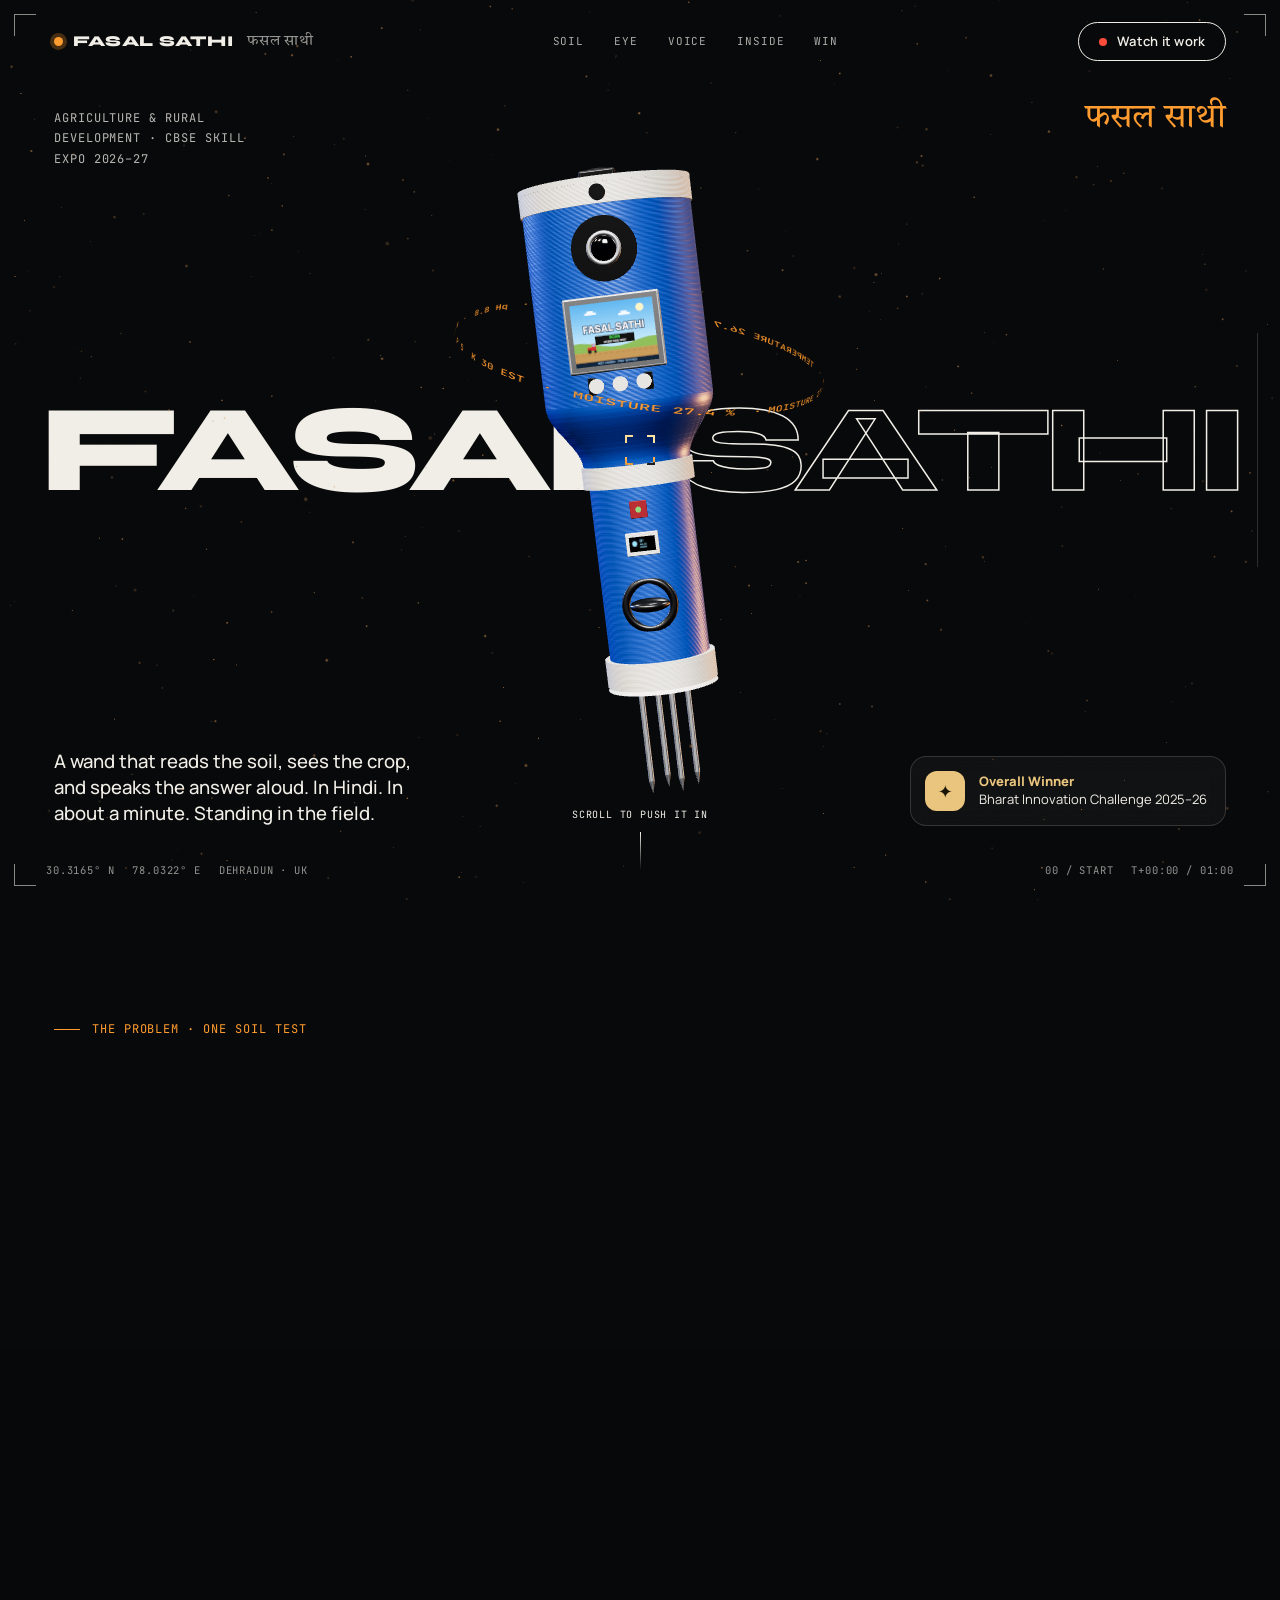
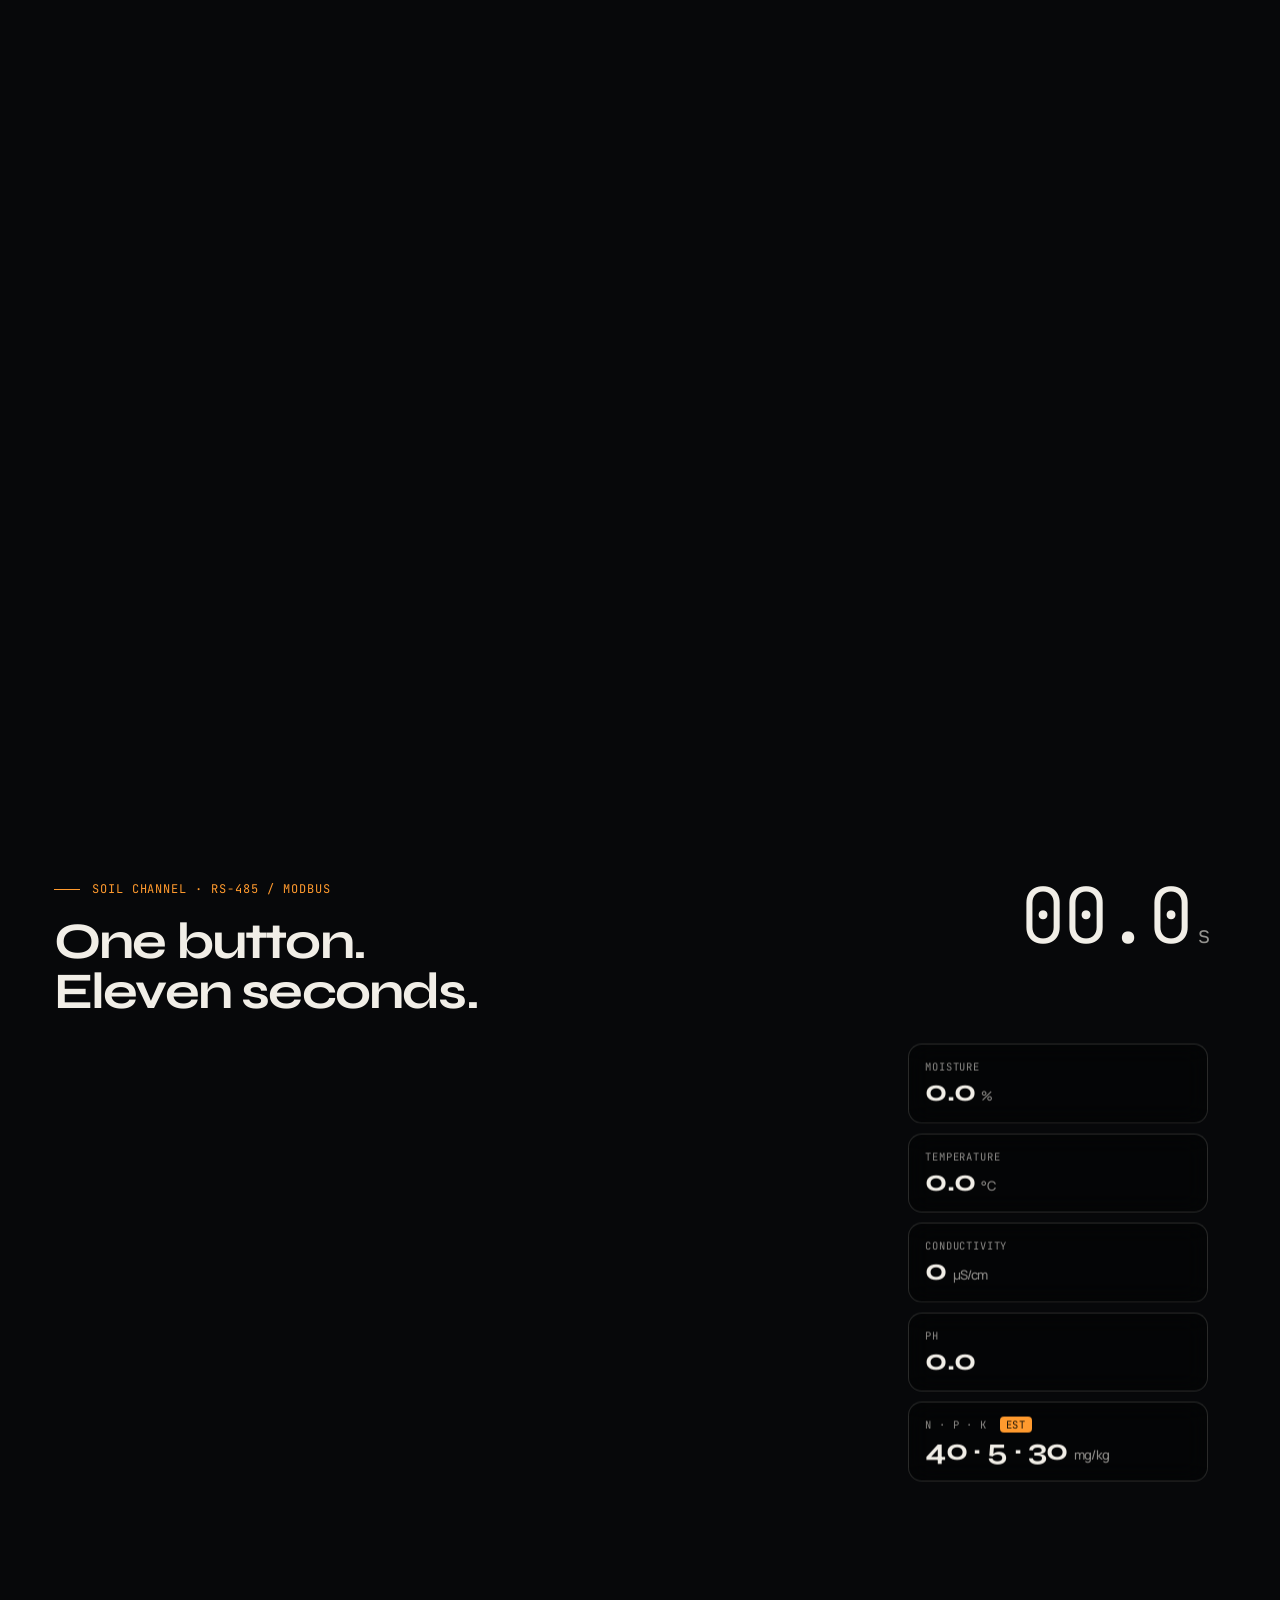
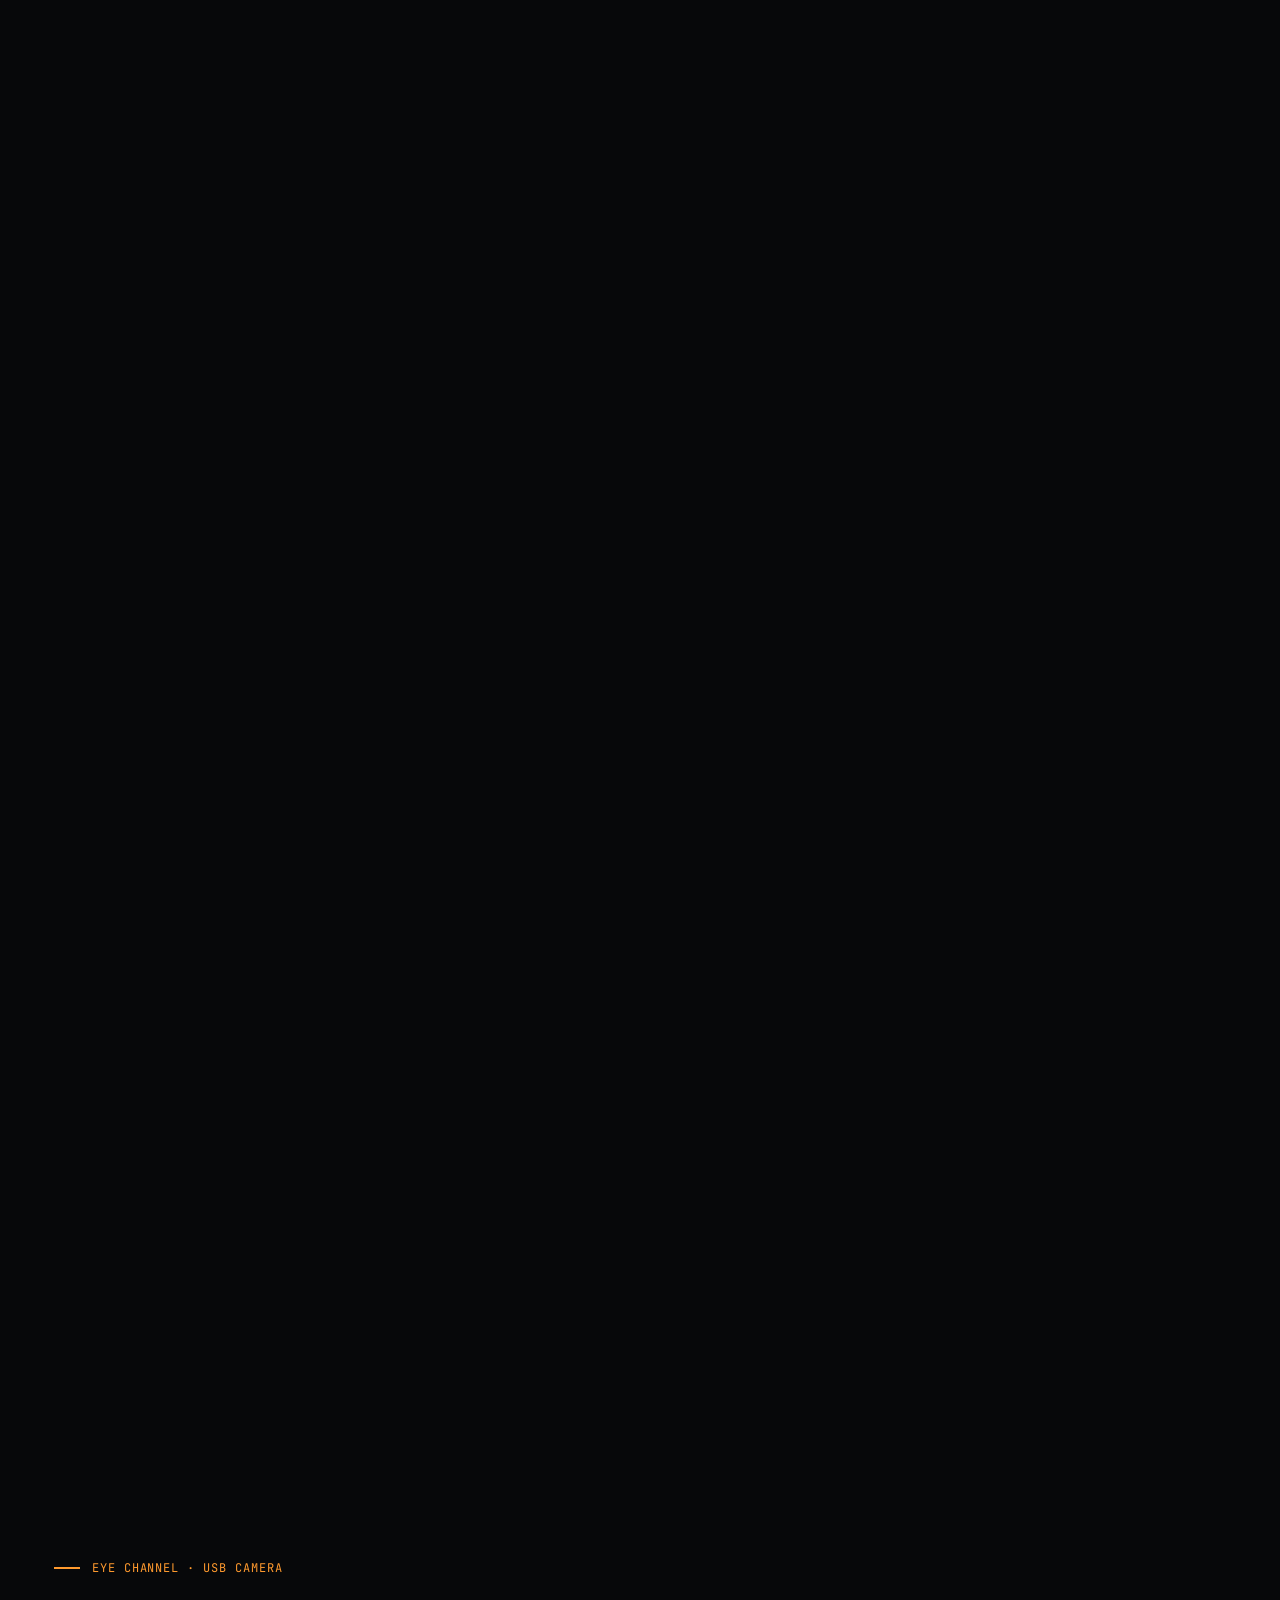
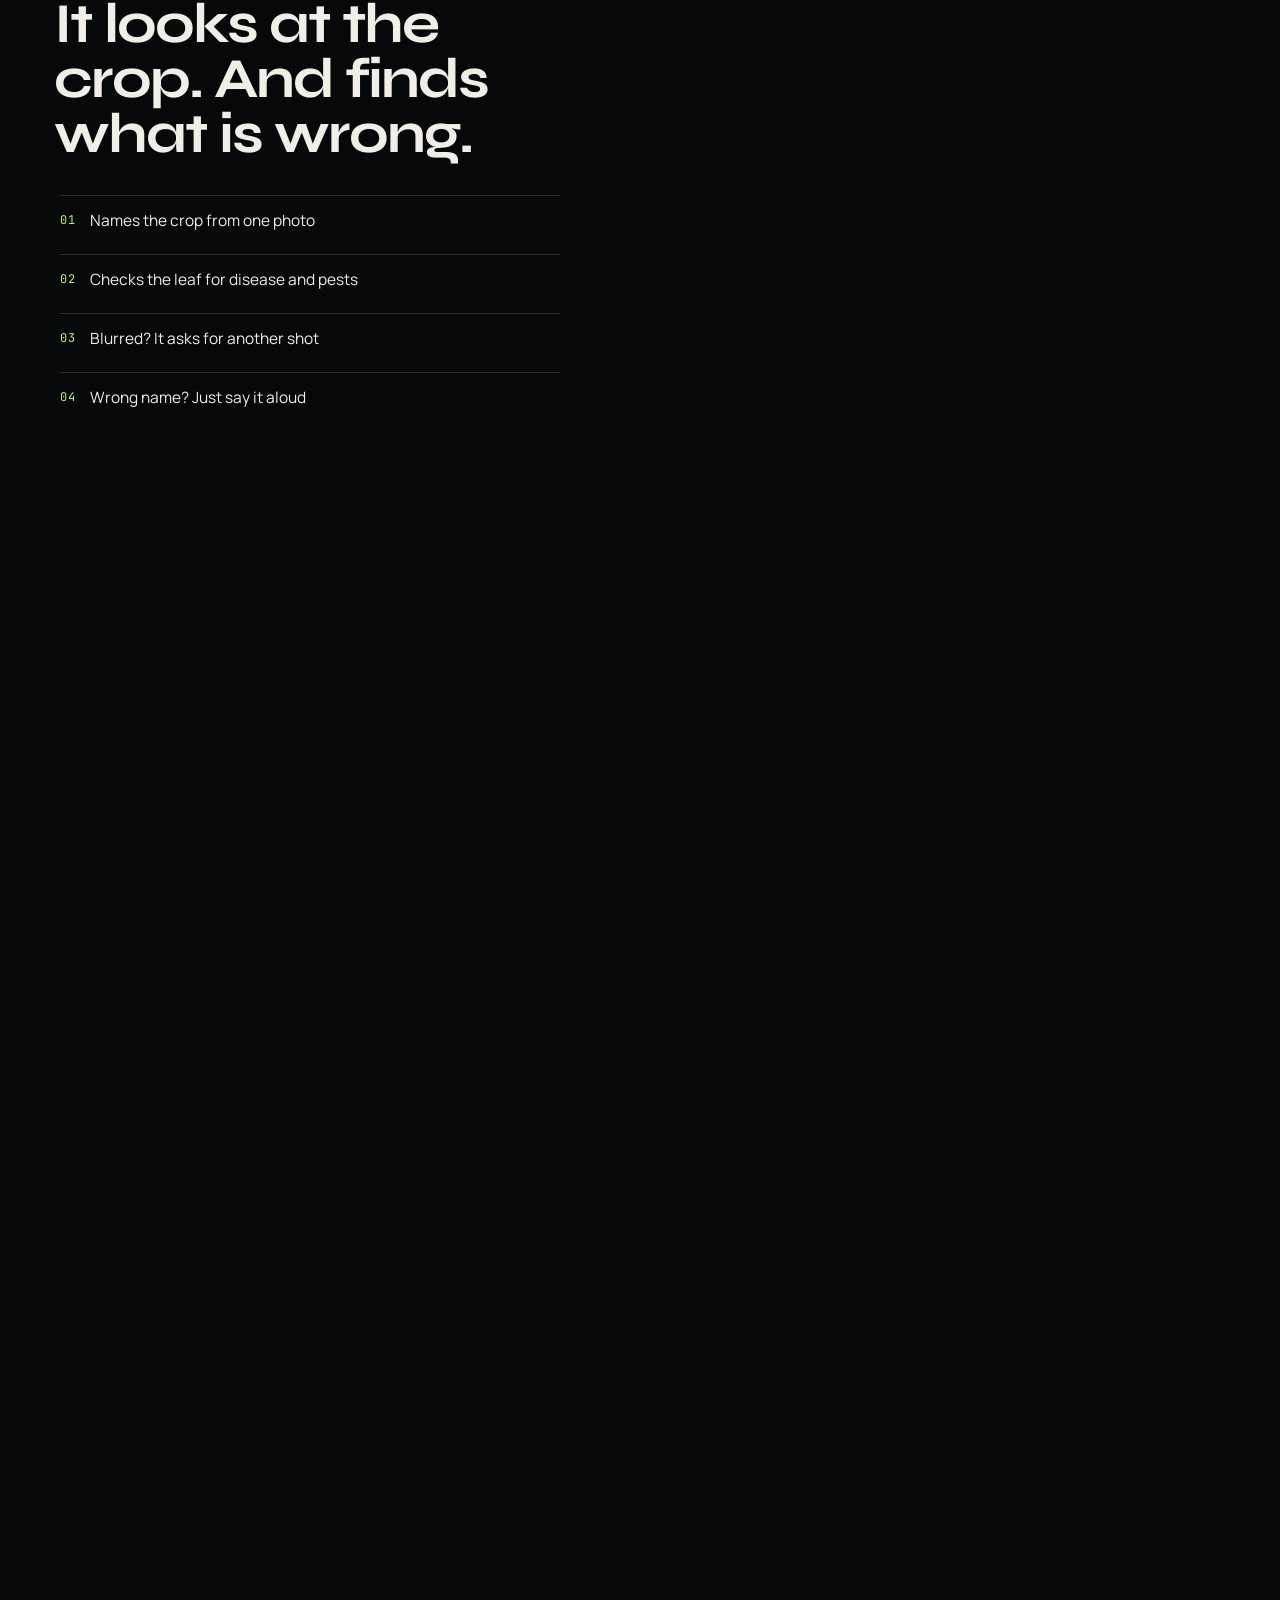
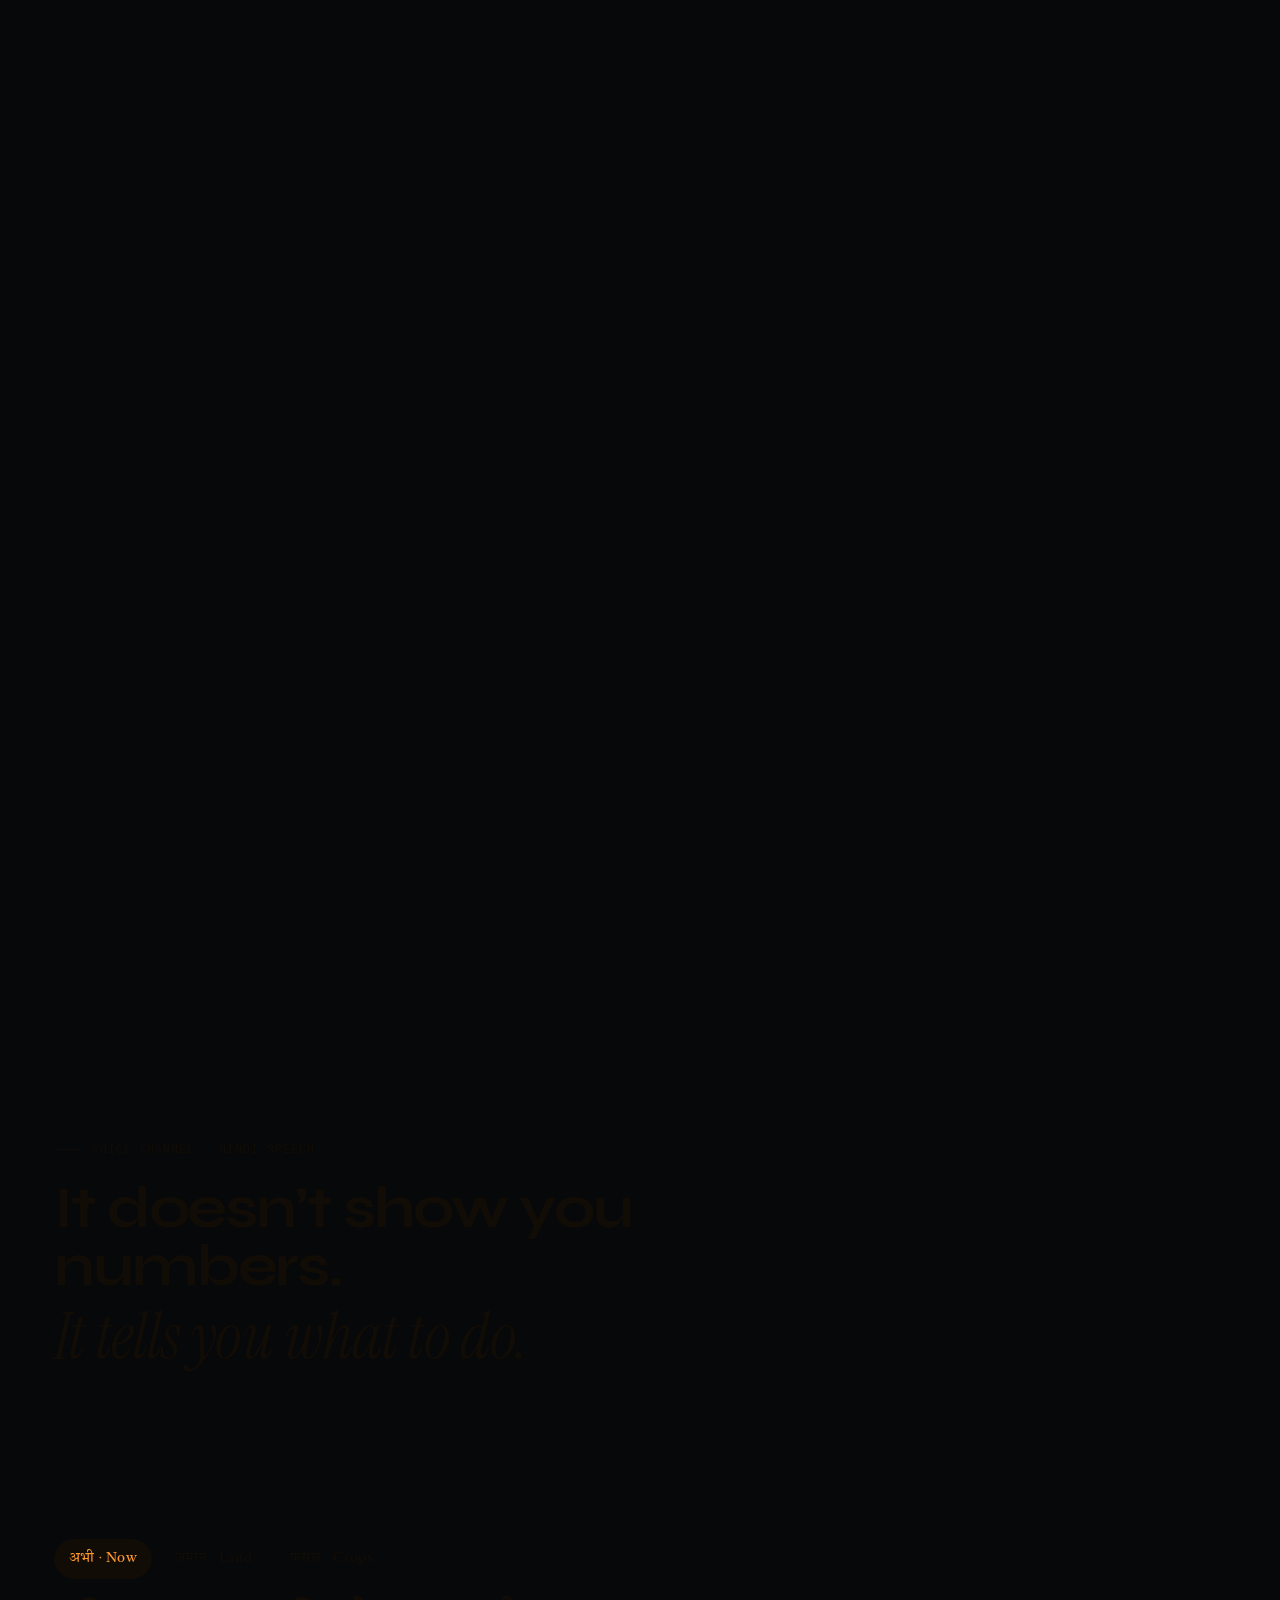
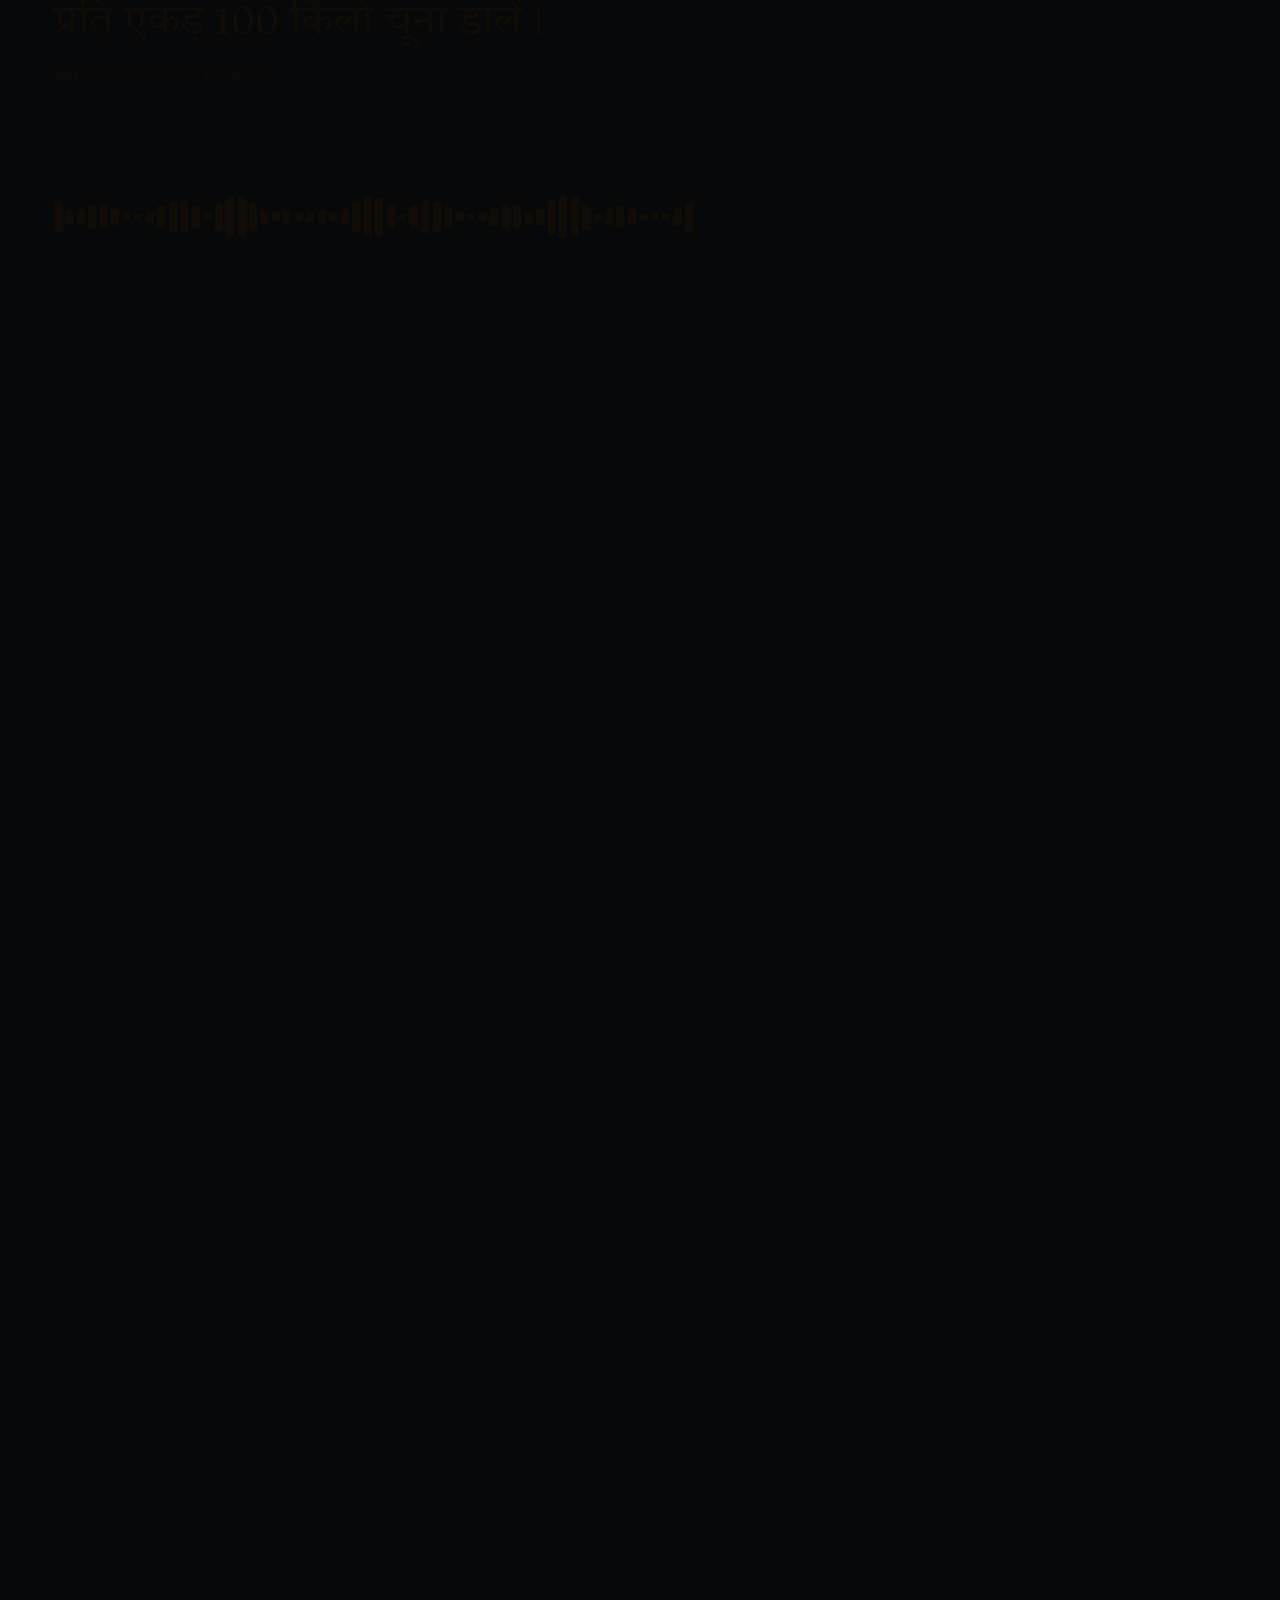
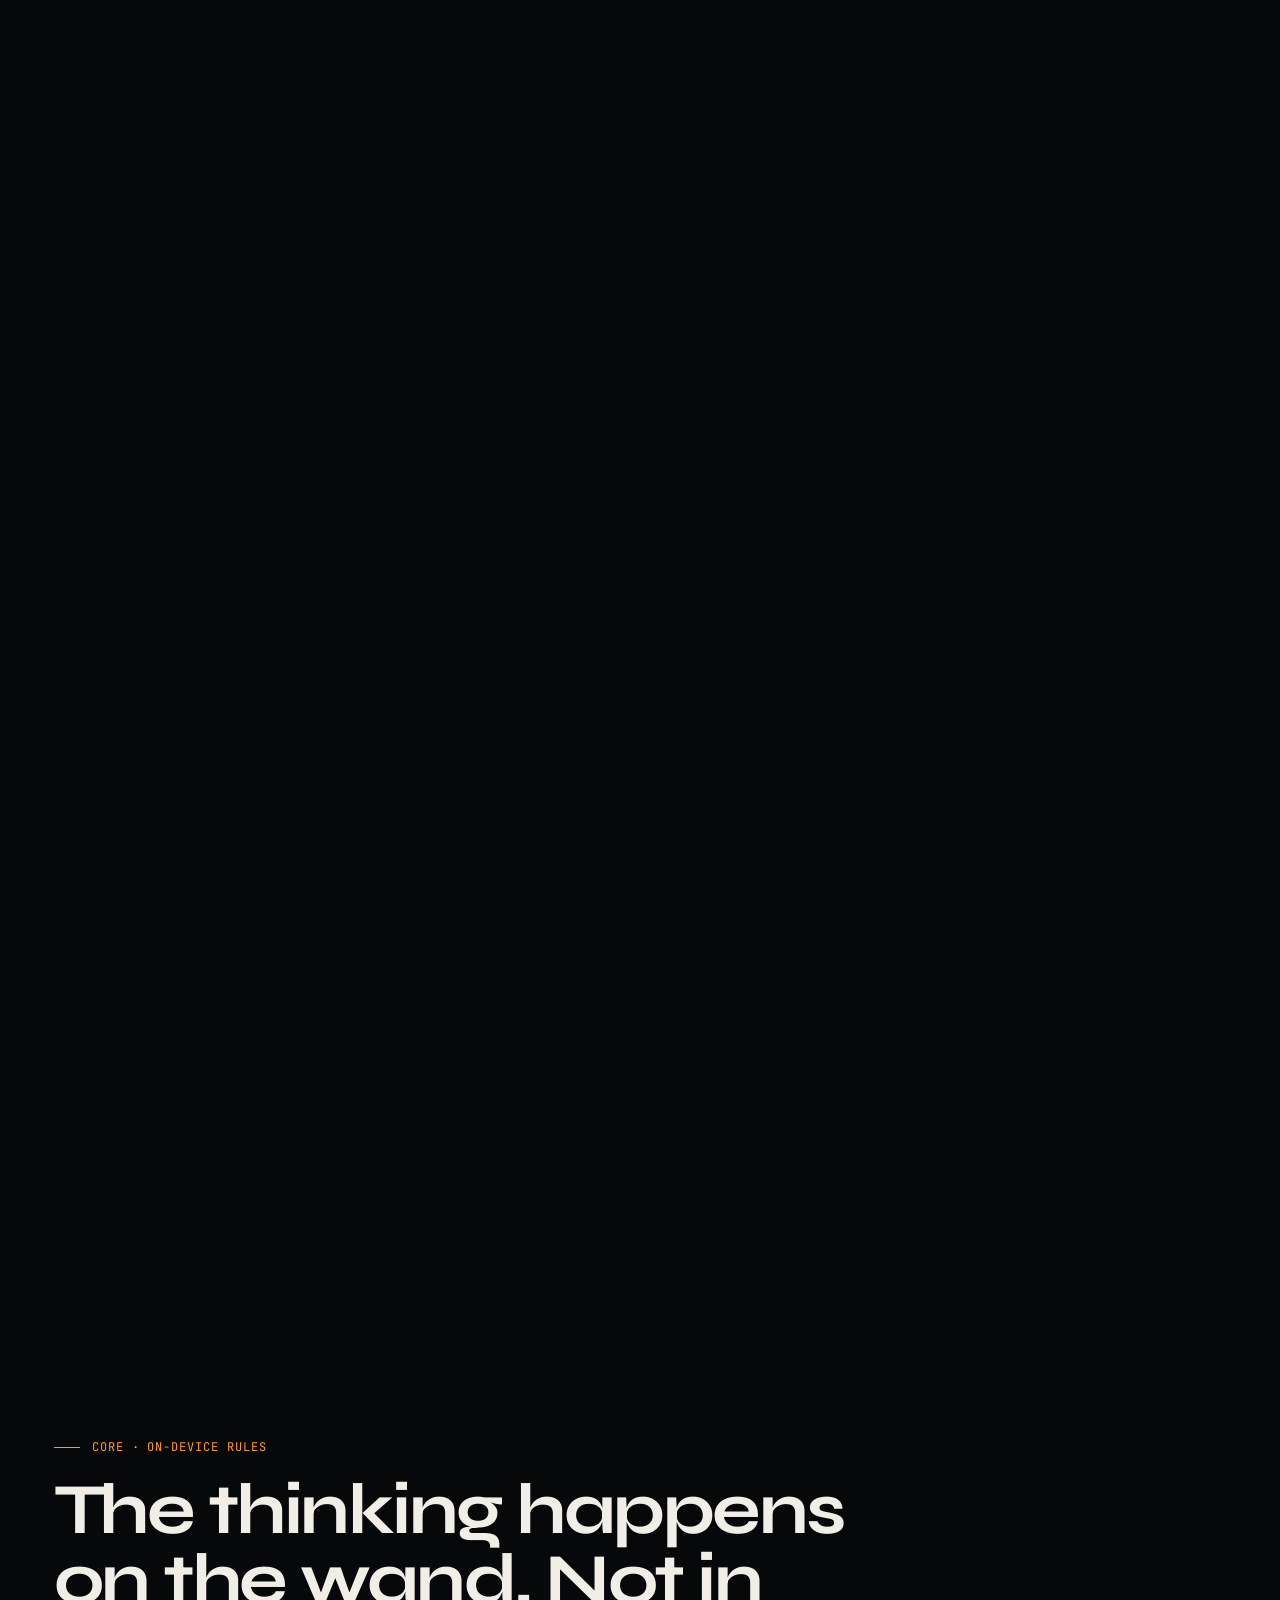
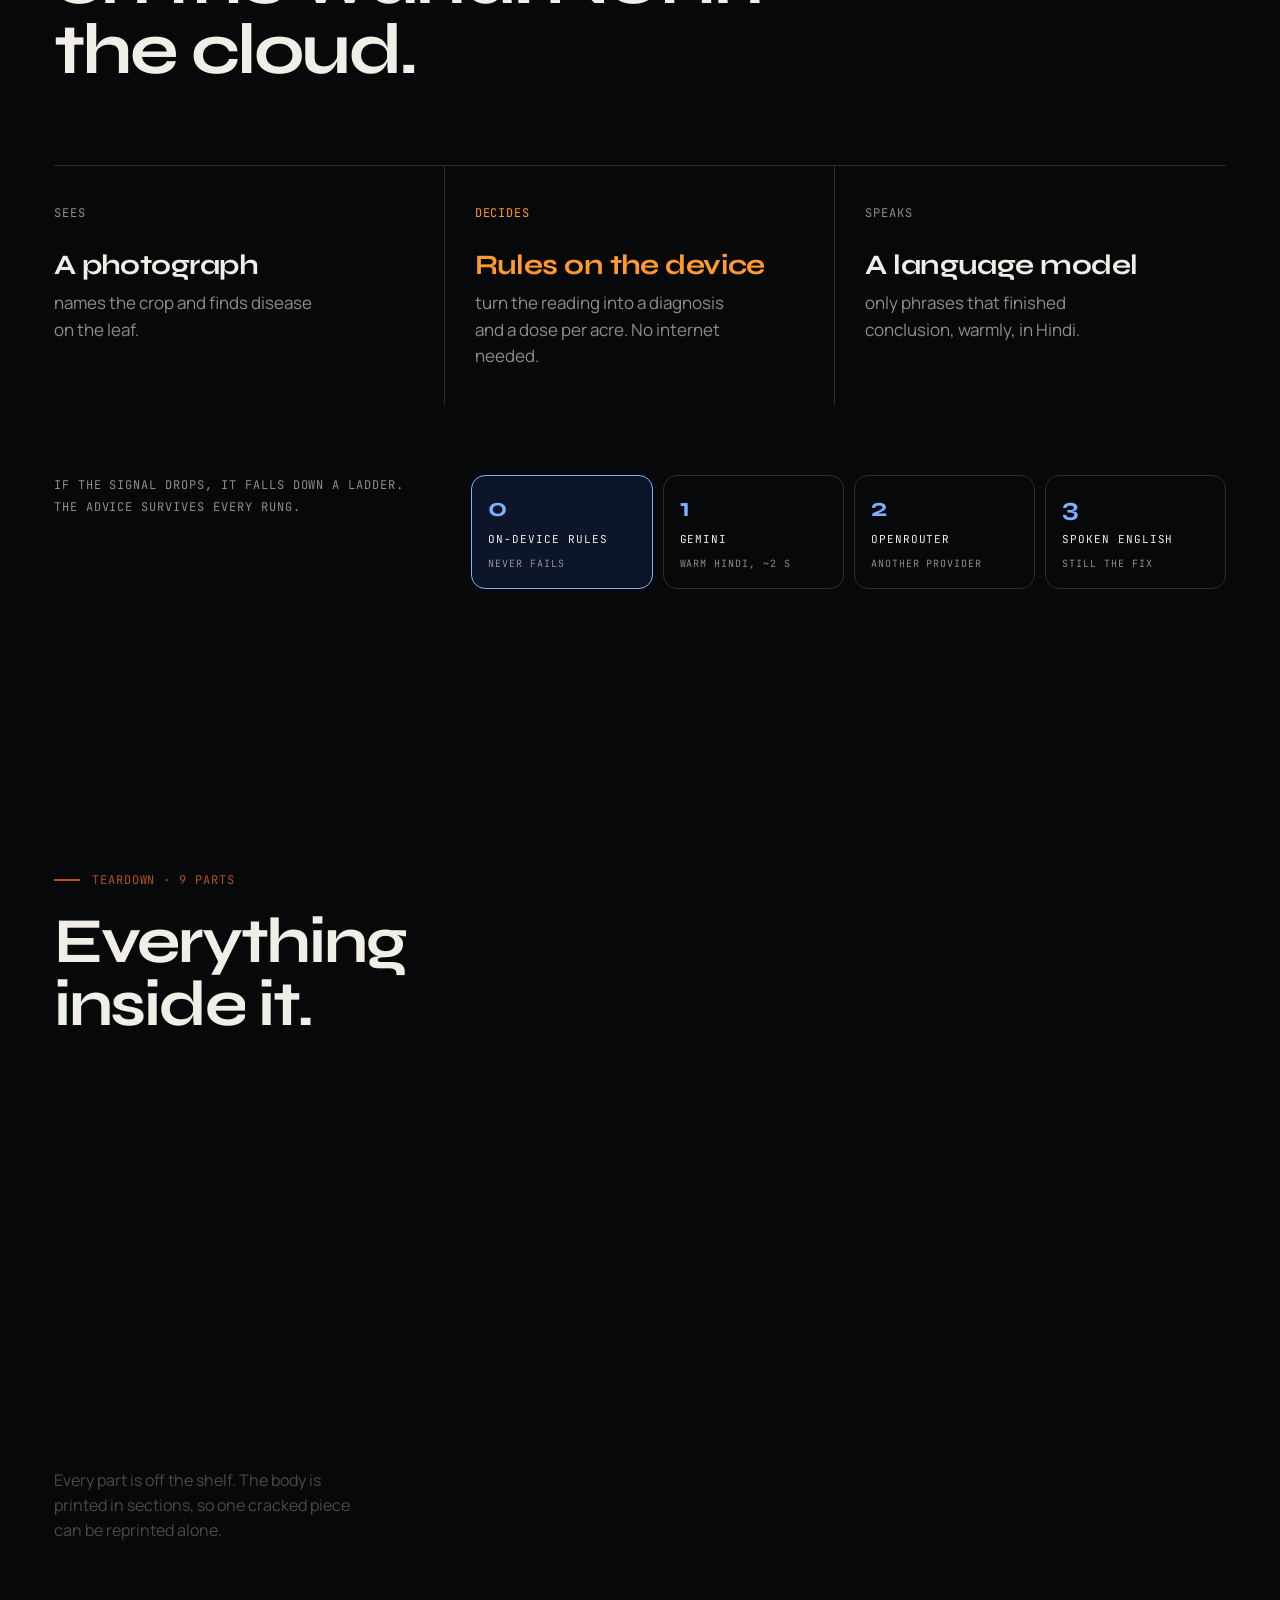
==== commit 565eb9f5: "Point the demo buttons at the new video Co-Authored-By: Claude Opus 5.5 <noreply@anthropic.com> Clau" ====
--- a/index.html
+++ b/index.html
@@ -41,7 +41,7 @@
   <nav class="links mono">
     <a href="#soil">Soil</a><a href="#eye">Eye</a><a href="#voice">Voice</a><a href="#inside">Inside</a><a href="#win">Win</a>
   </nav>
-  <a class="pill" href="https://drive.google.com/file/d/11JI3mxEhYoAo54mF34mX8CPzfkzJrtnX/view" target="_blank" rel="noopener" data-magnet><span class="rec"></span>Watch it work</a>
+  <a class="pill" href="https://drive.google.com/file/d/1Quuk0p0DjH5NBMxoVr4oBa85WzG10_n8/view" target="_blank" rel="noopener" data-magnet><span class="rec"></span>Watch it work</a>
 </header>
 
 <main id="top">
@@ -239,7 +239,7 @@
   </div>
   <p class="school">DAV Public School, Defence Colony, Dehradun</p>
   <div class="cta">
-    <a class="btn" href="https://drive.google.com/file/d/11JI3mxEhYoAo54mF34mX8CPzfkzJrtnX/view" target="_blank" rel="noopener" data-magnet><span class="rec"></span>Watch the demo</a>
+    <a class="btn" href="https://drive.google.com/file/d/1Quuk0p0DjH5NBMxoVr4oBa85WzG10_n8/view" target="_blank" rel="noopener" data-magnet><span class="rec"></span>Watch the demo</a>
     <a class="btn ghost" href="https://instagram.com/sanketra.in" target="_blank" rel="noopener" data-magnet>@sanketra.in</a>
   </div>
 </section>
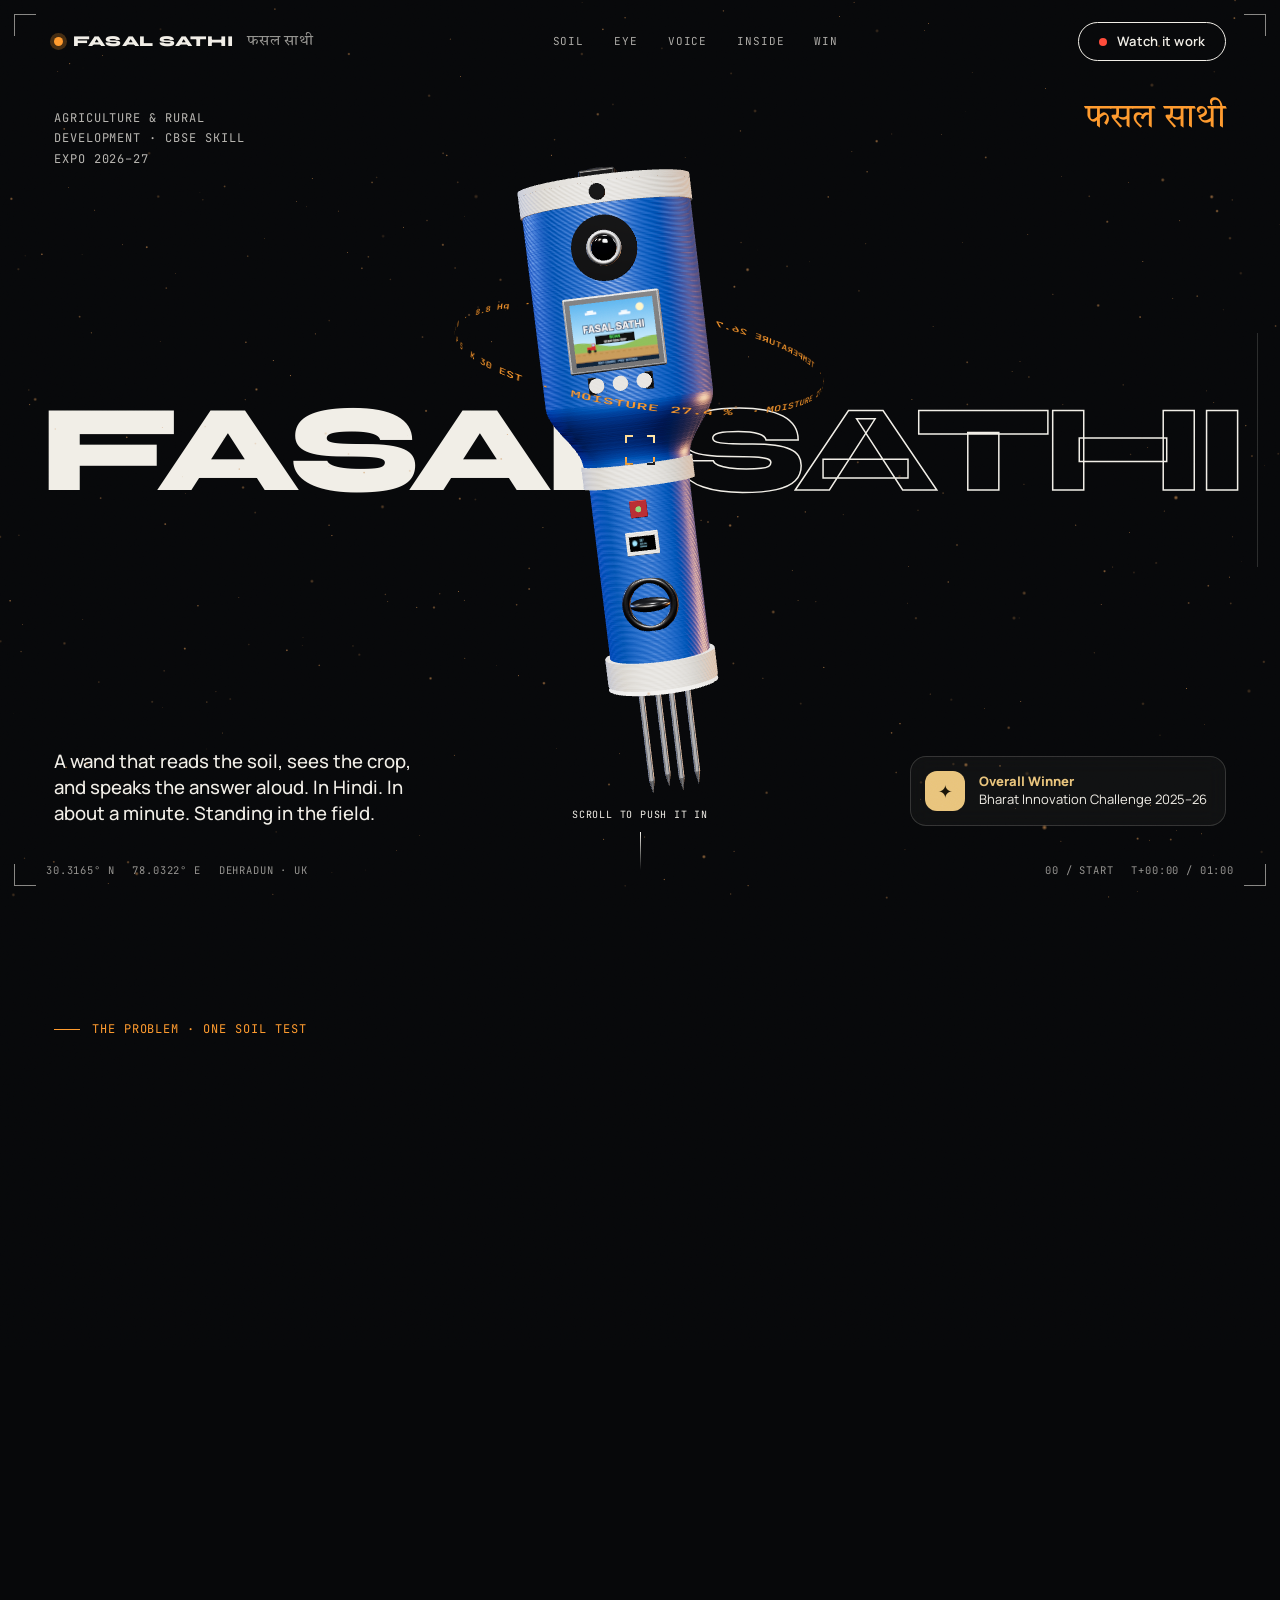
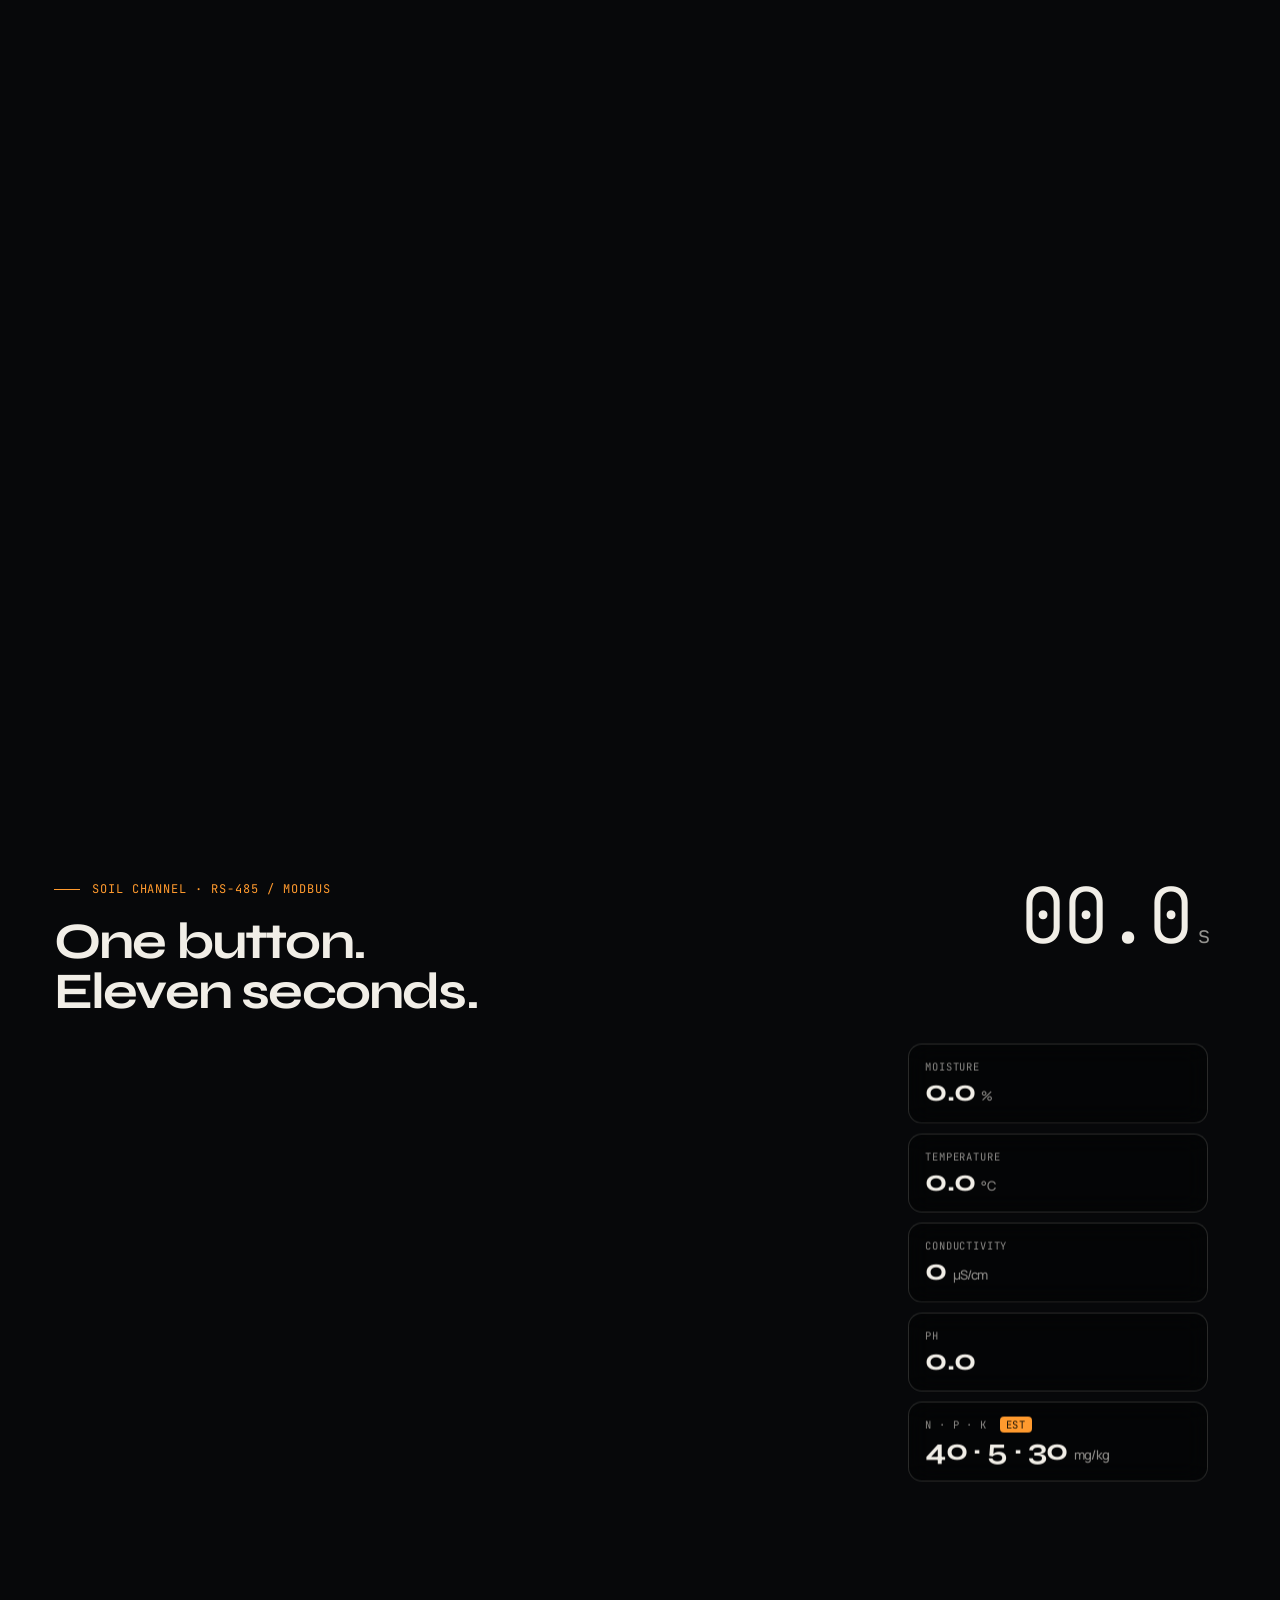
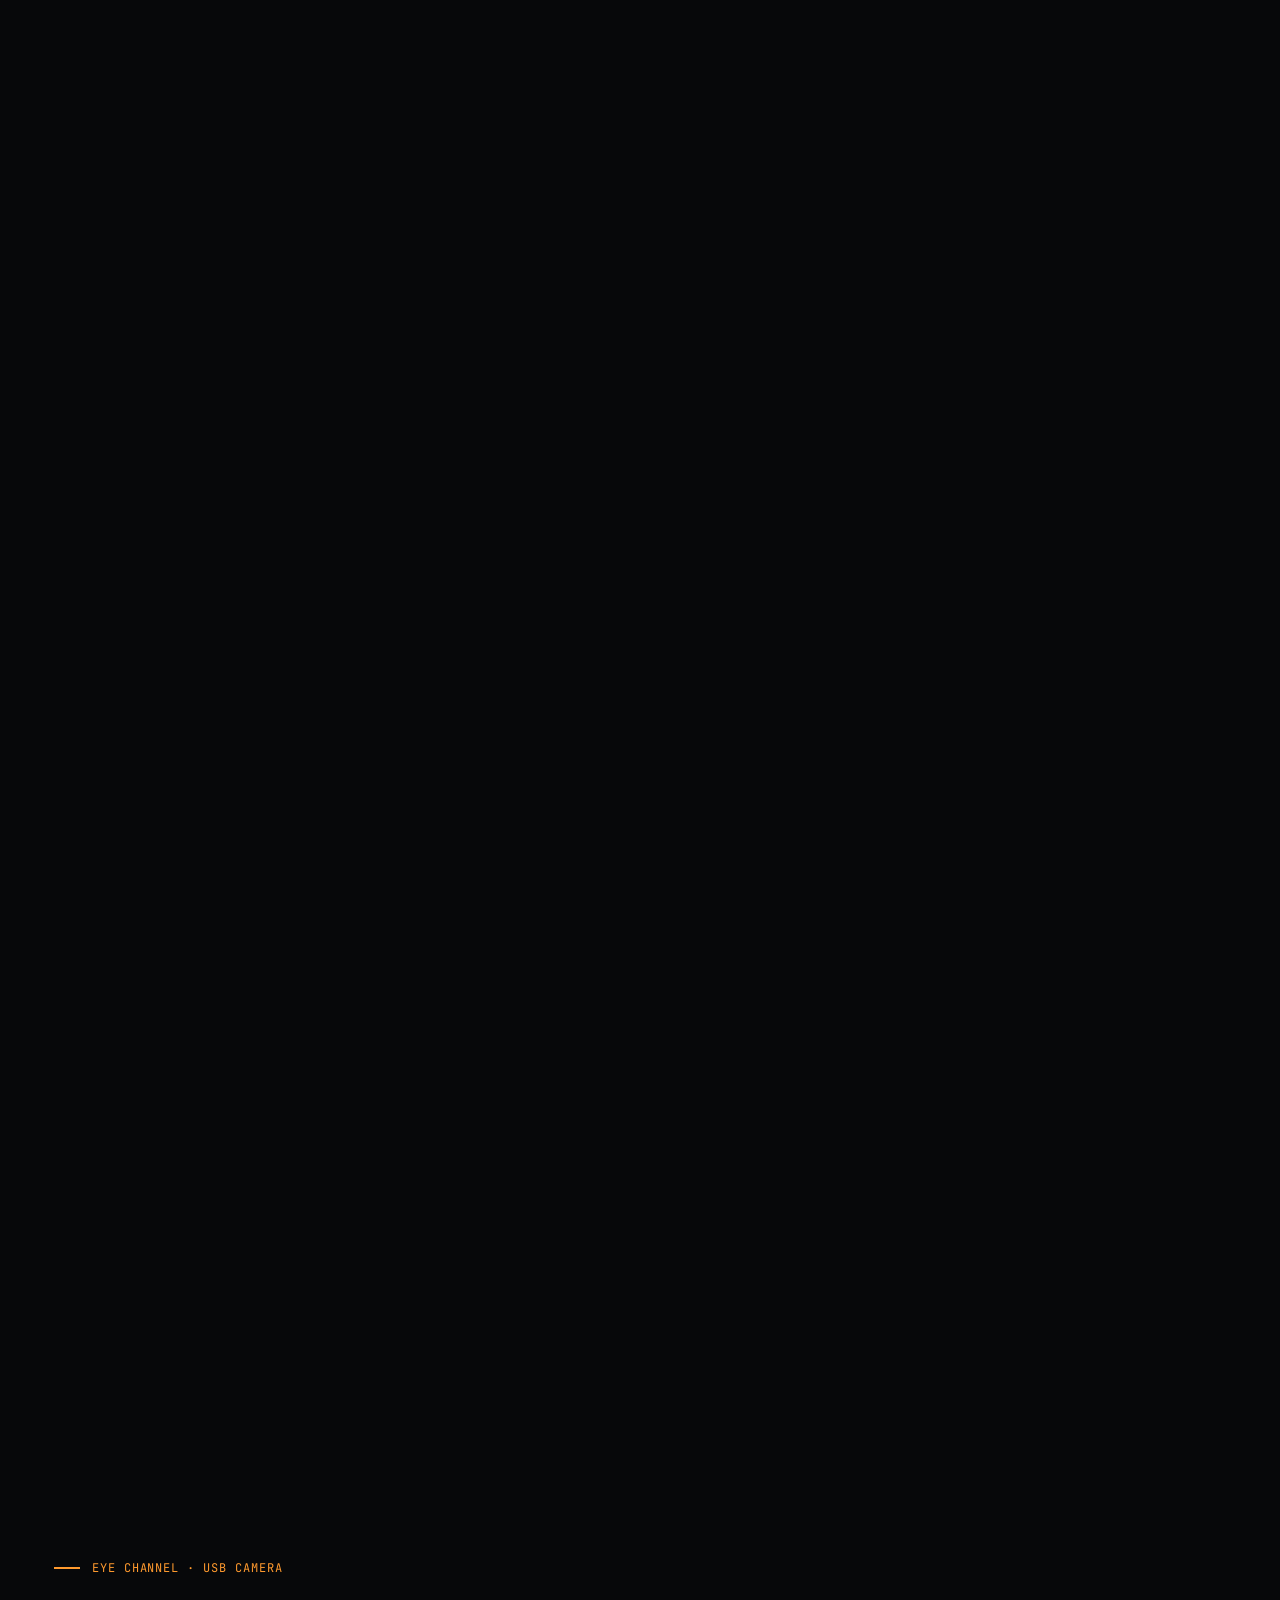
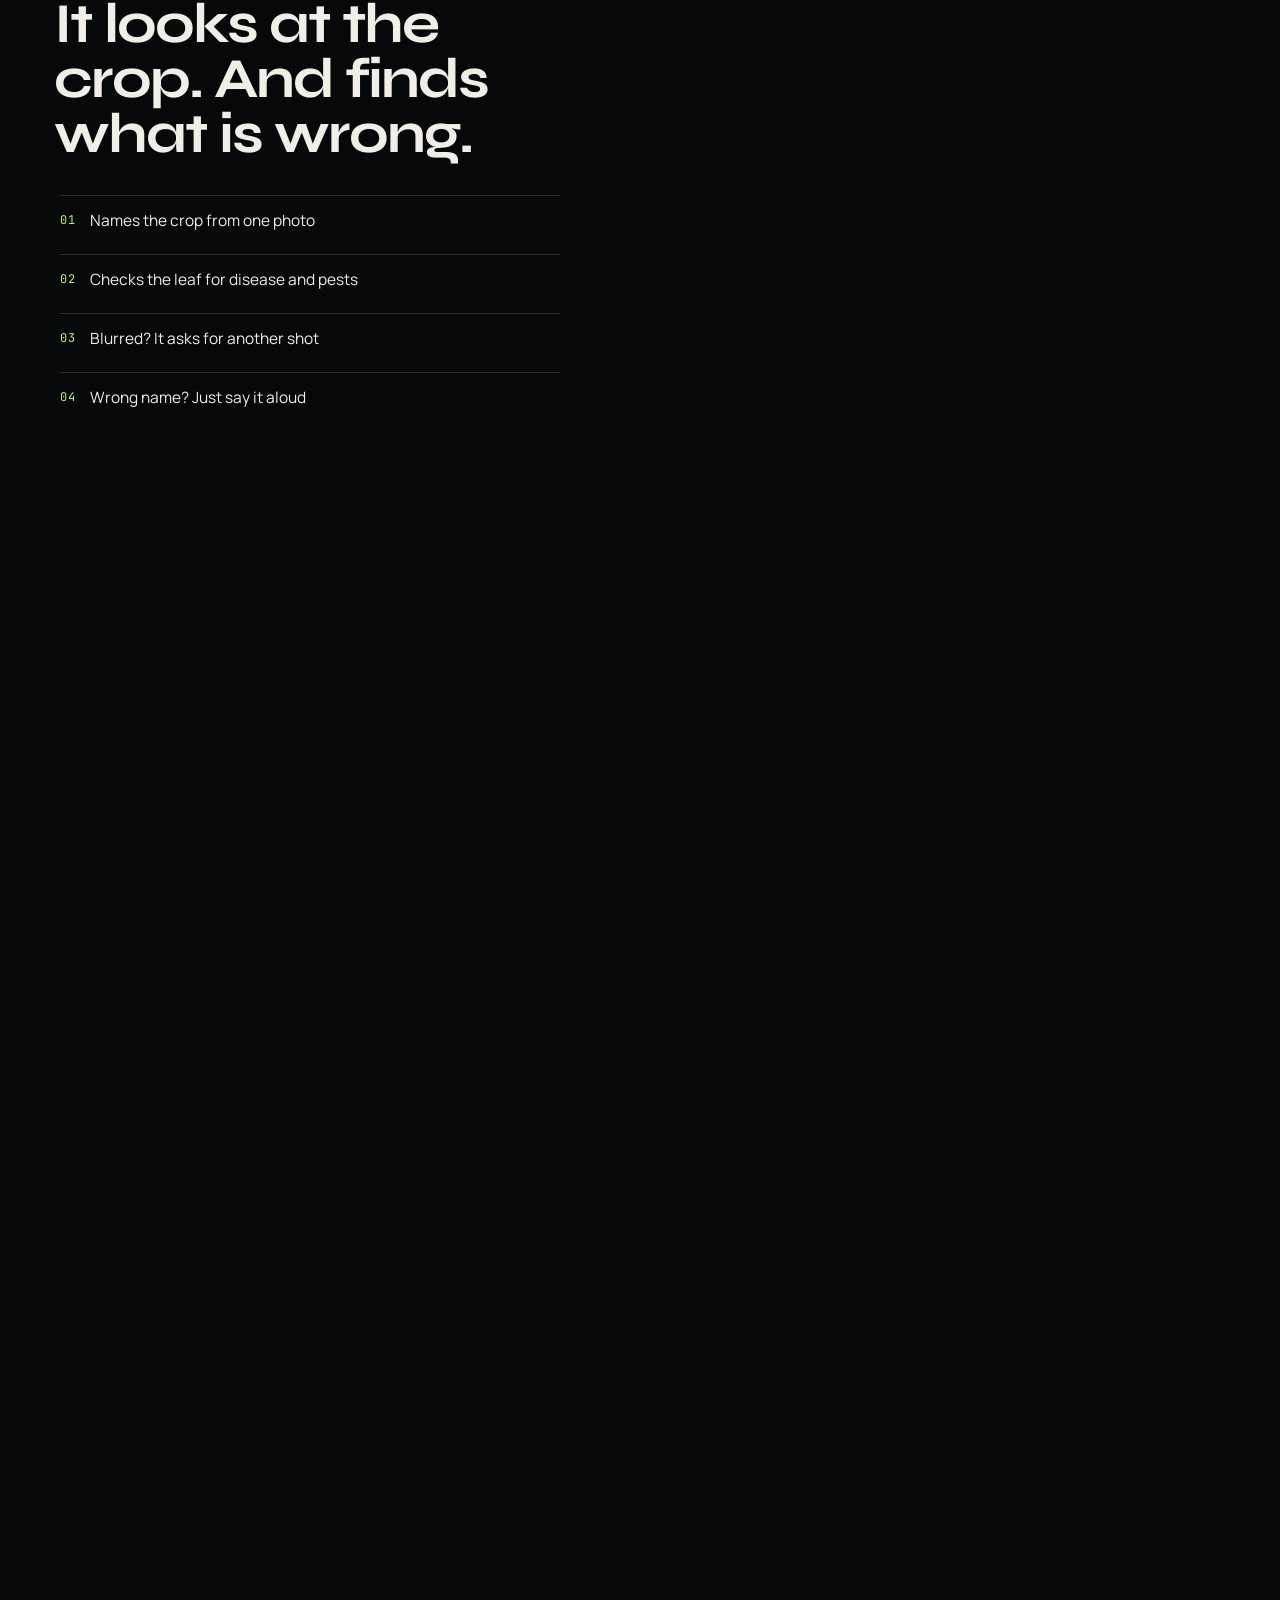
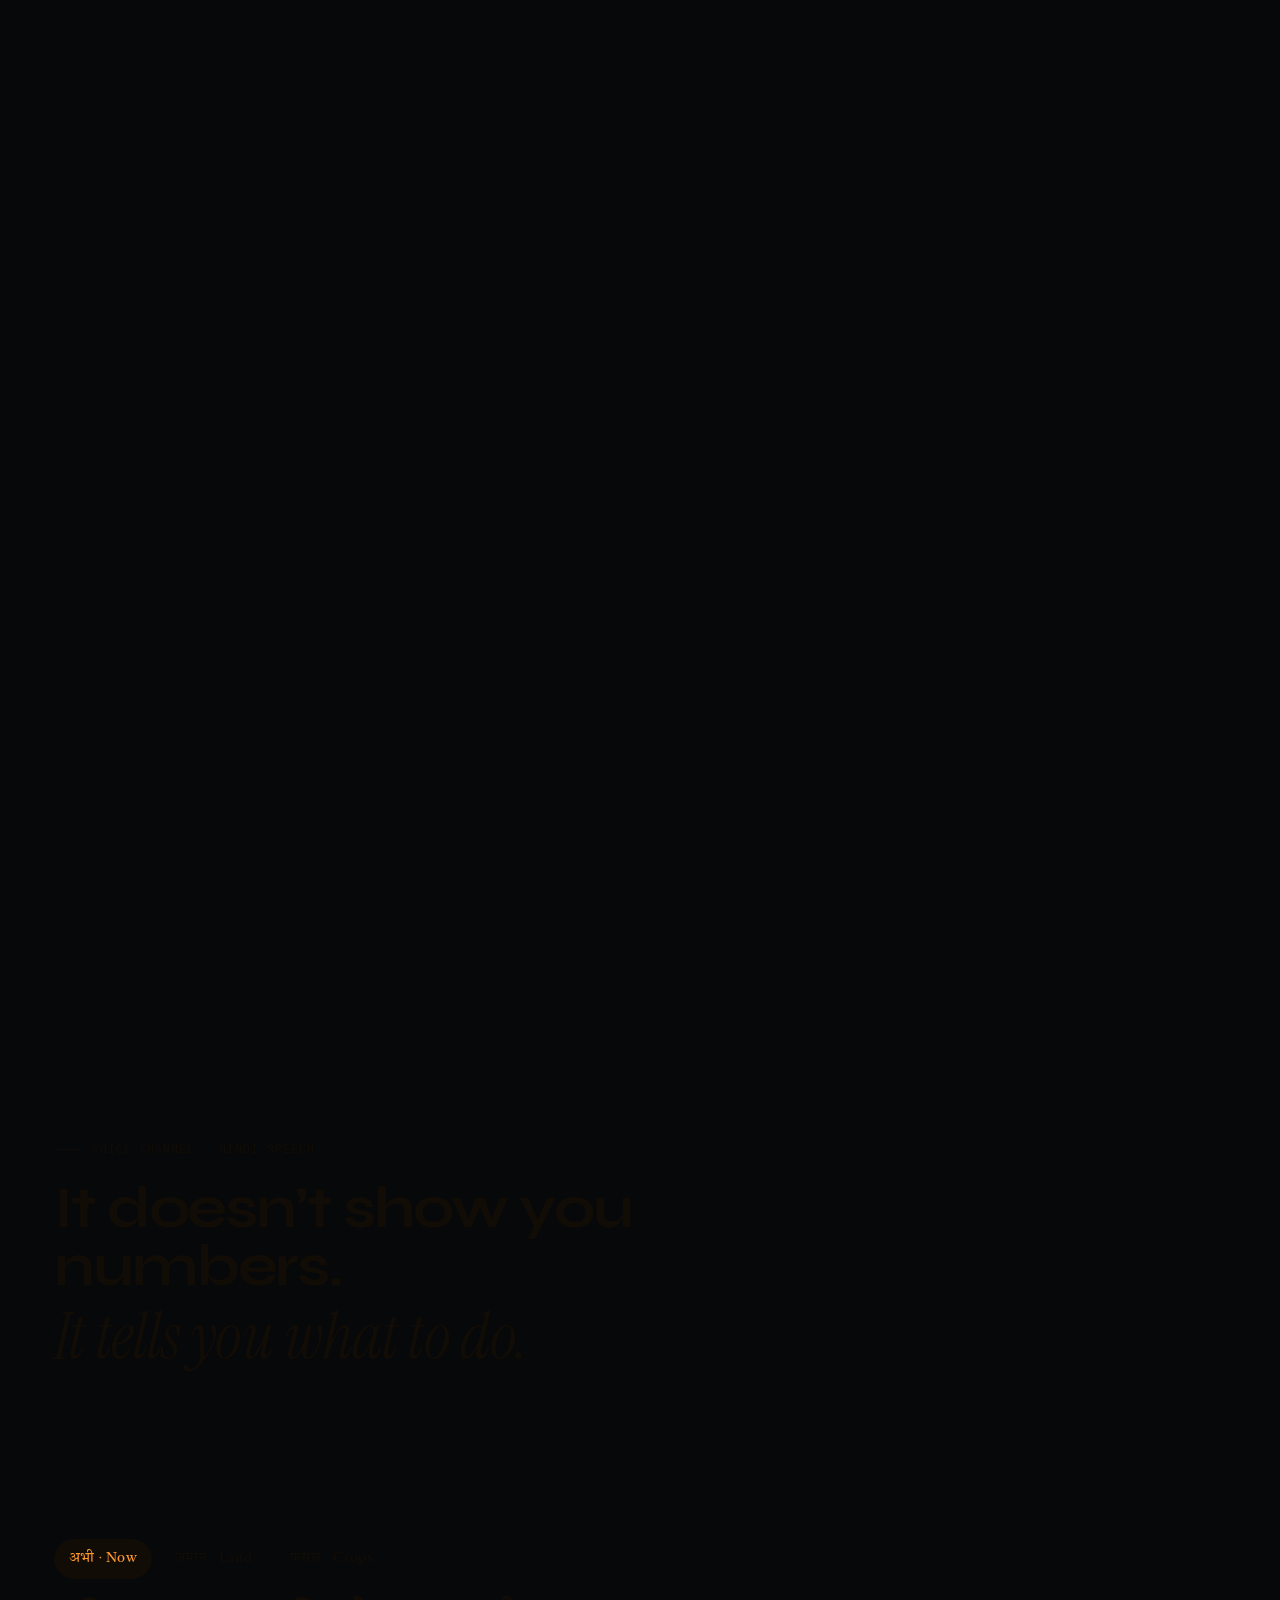
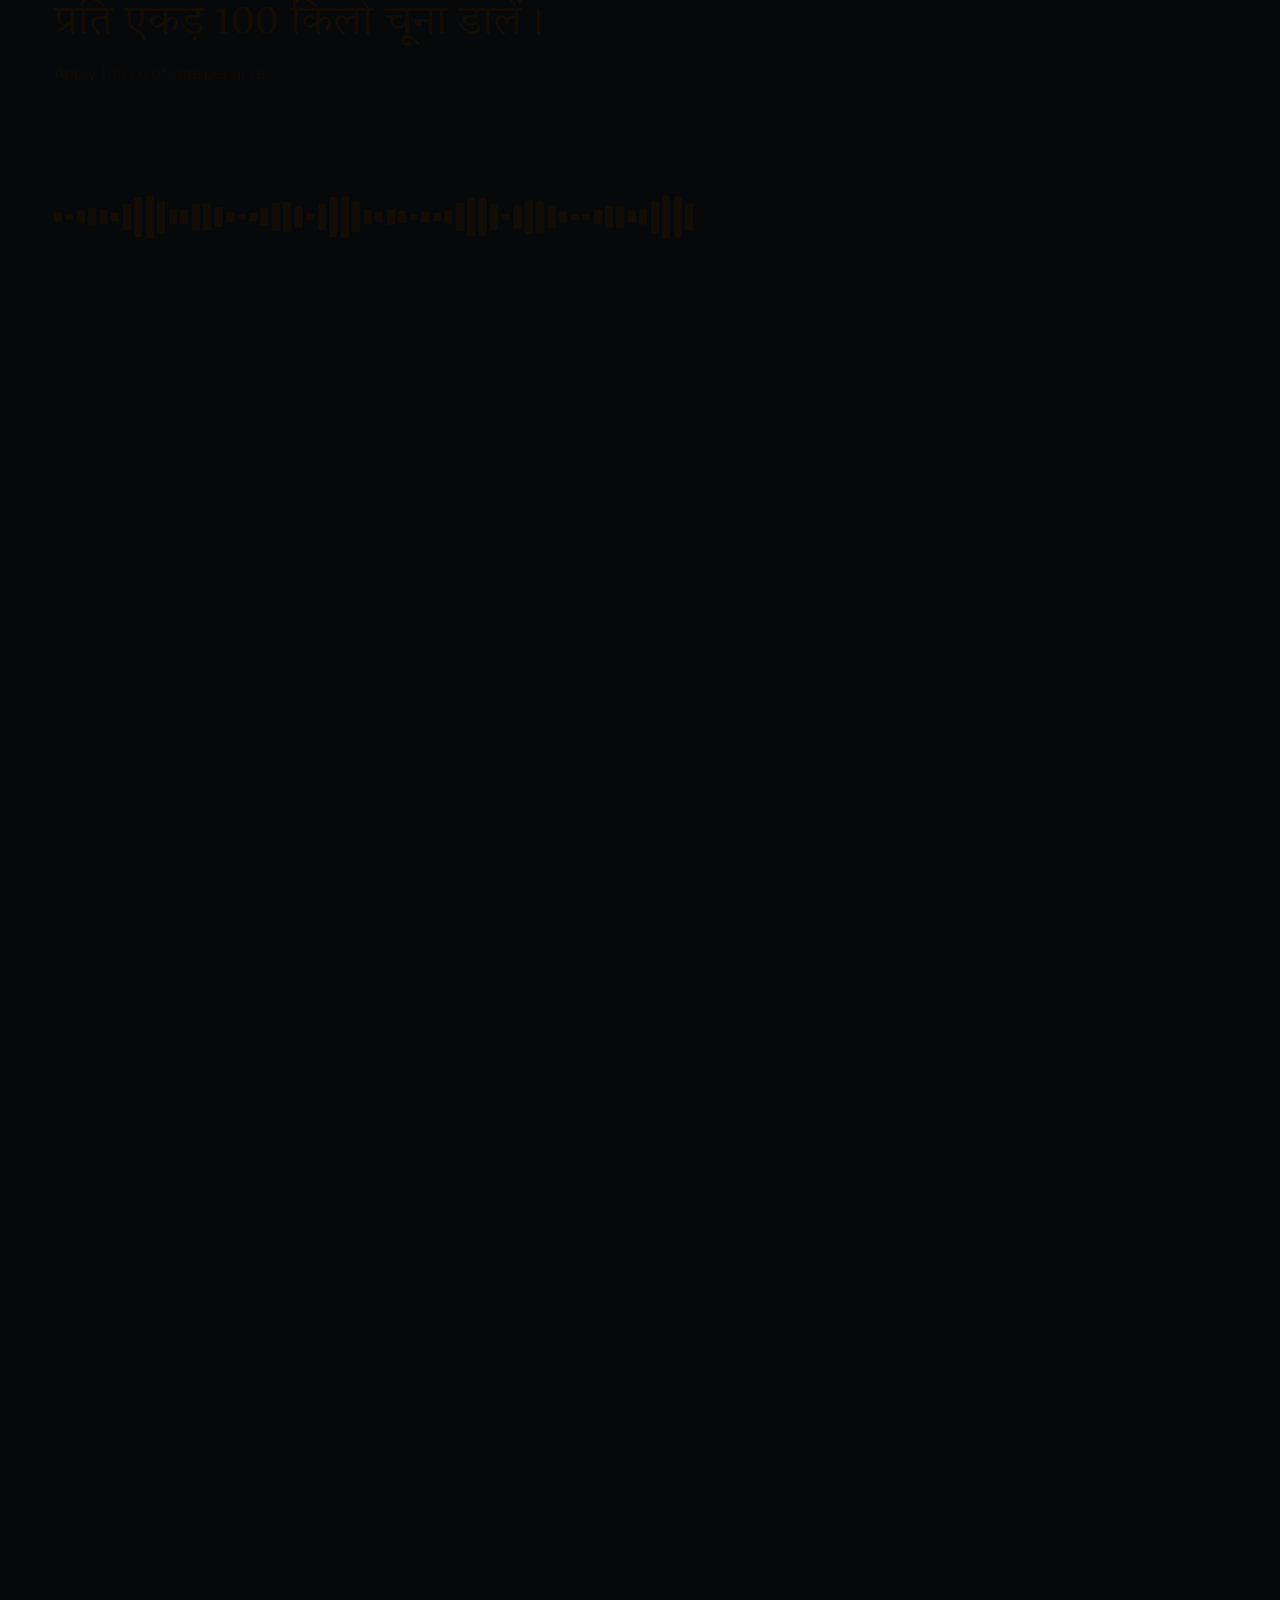
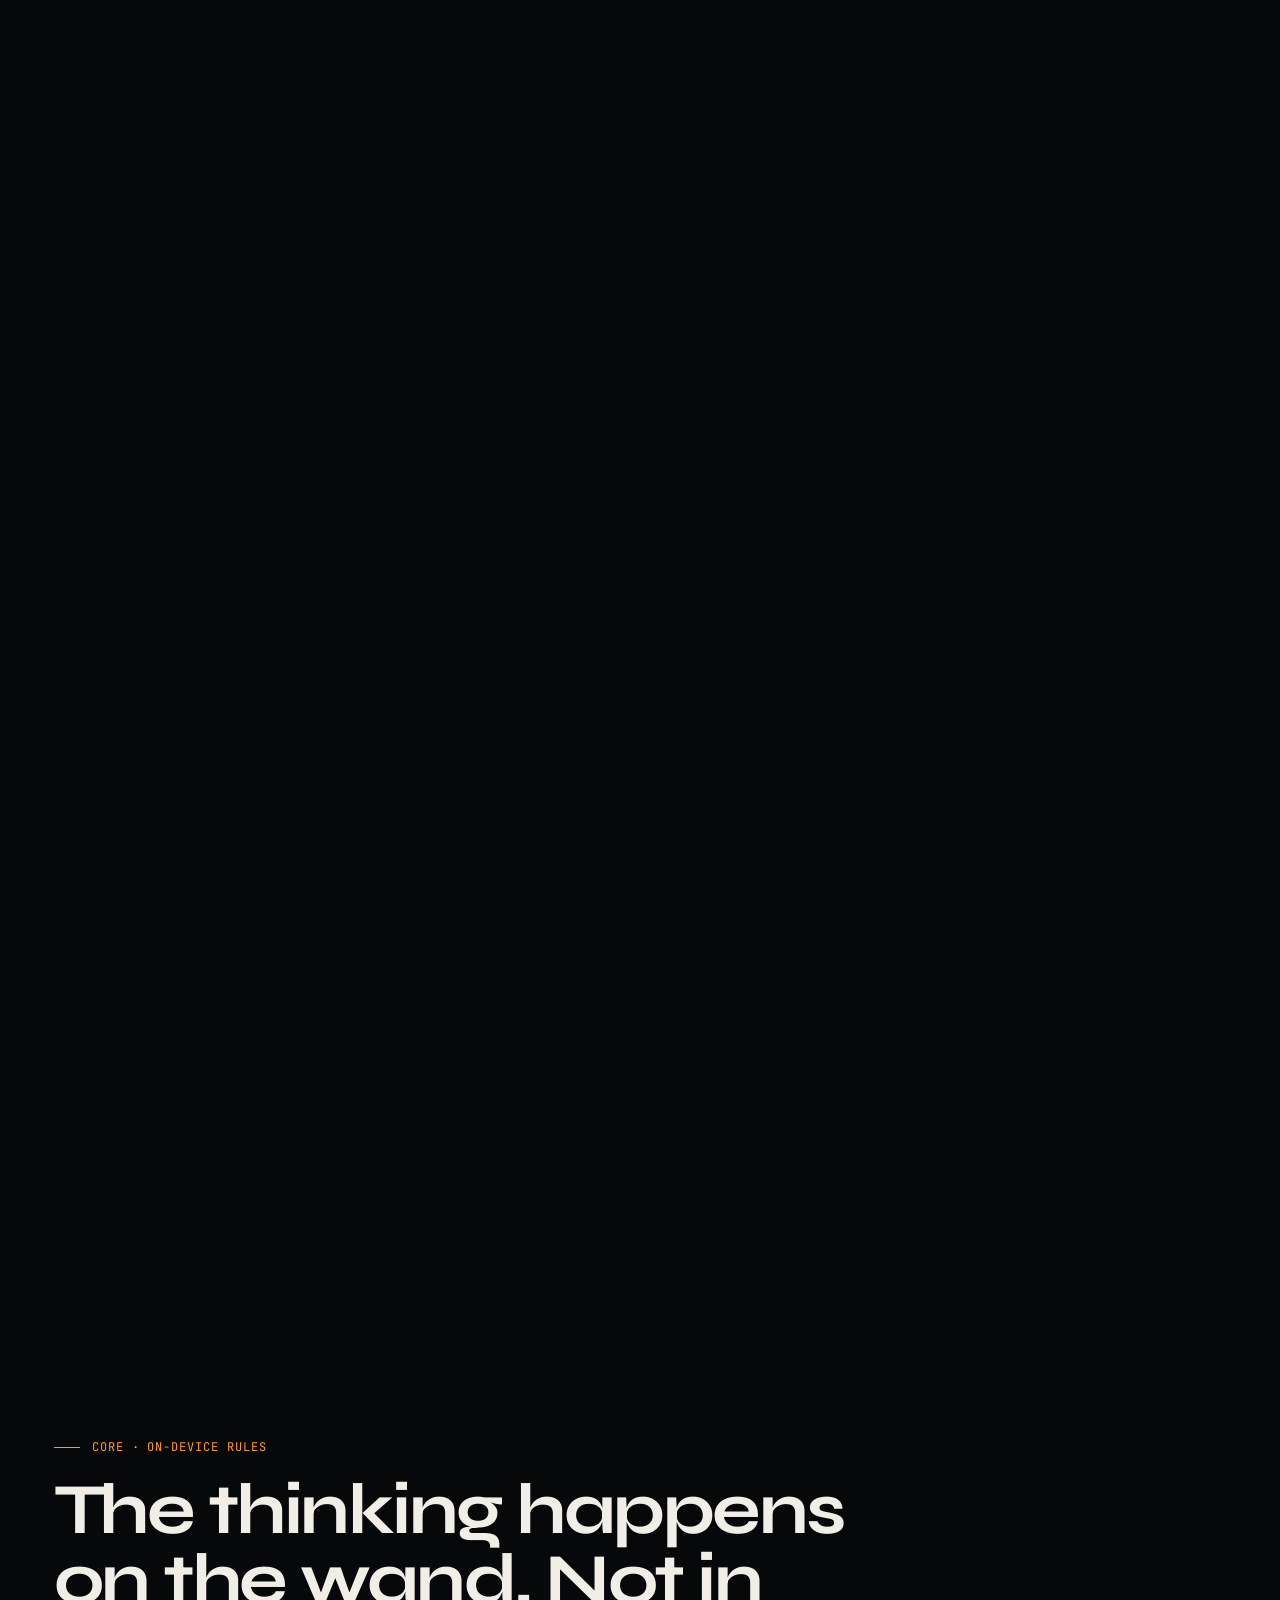
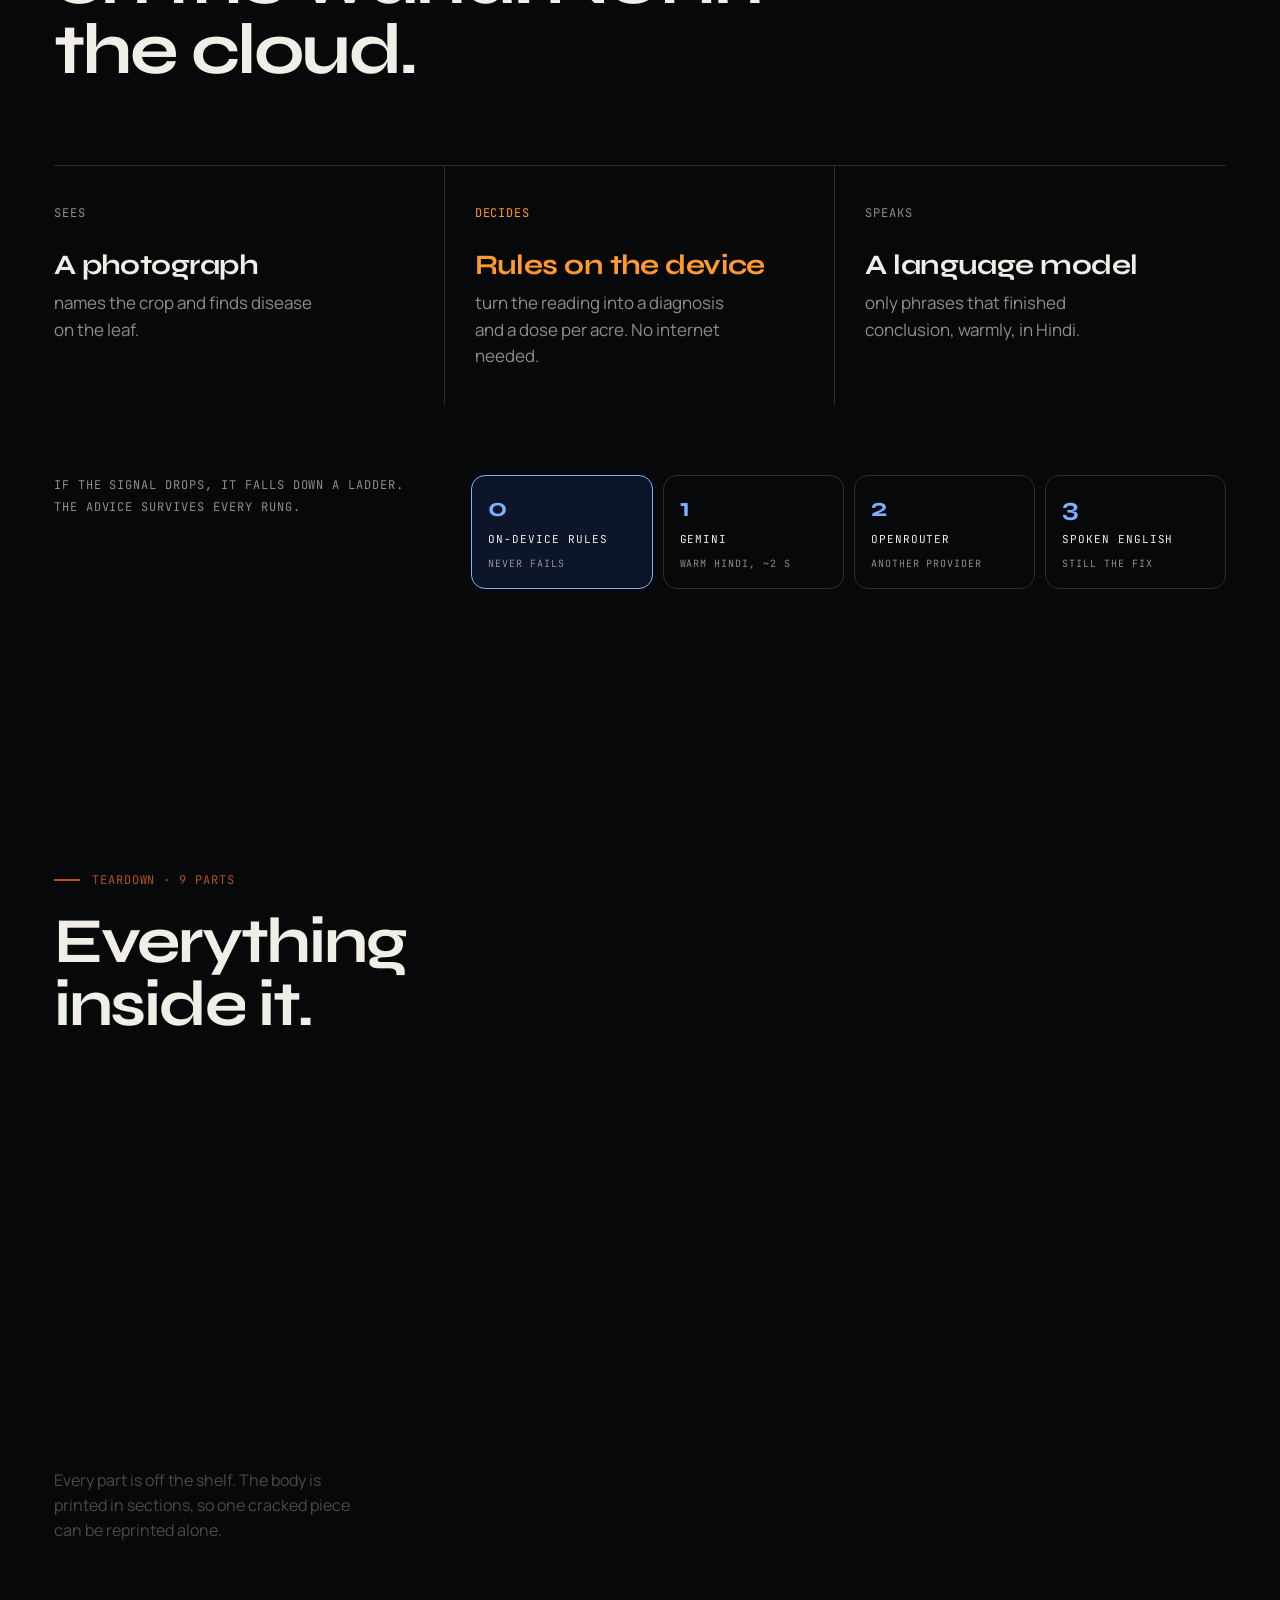
==== commit 1b423b4e: "Desktop launcher heartbeat (inactive unless opened by the launcher) Co-Authored-By: Claude Opus 5.5 " ====
--- a/index.html
+++ b/index.html
@@ -259,5 +259,6 @@
 <div id="cursor" aria-hidden="true"><i></i><i></i><i></i><i></i></div>
 <noscript><style>#loader{display:none}</style></noscript>
 <script type="module" src="js/main.js"></script>
+<script src="js/desktop.js"></script>
 </body>
 </html>
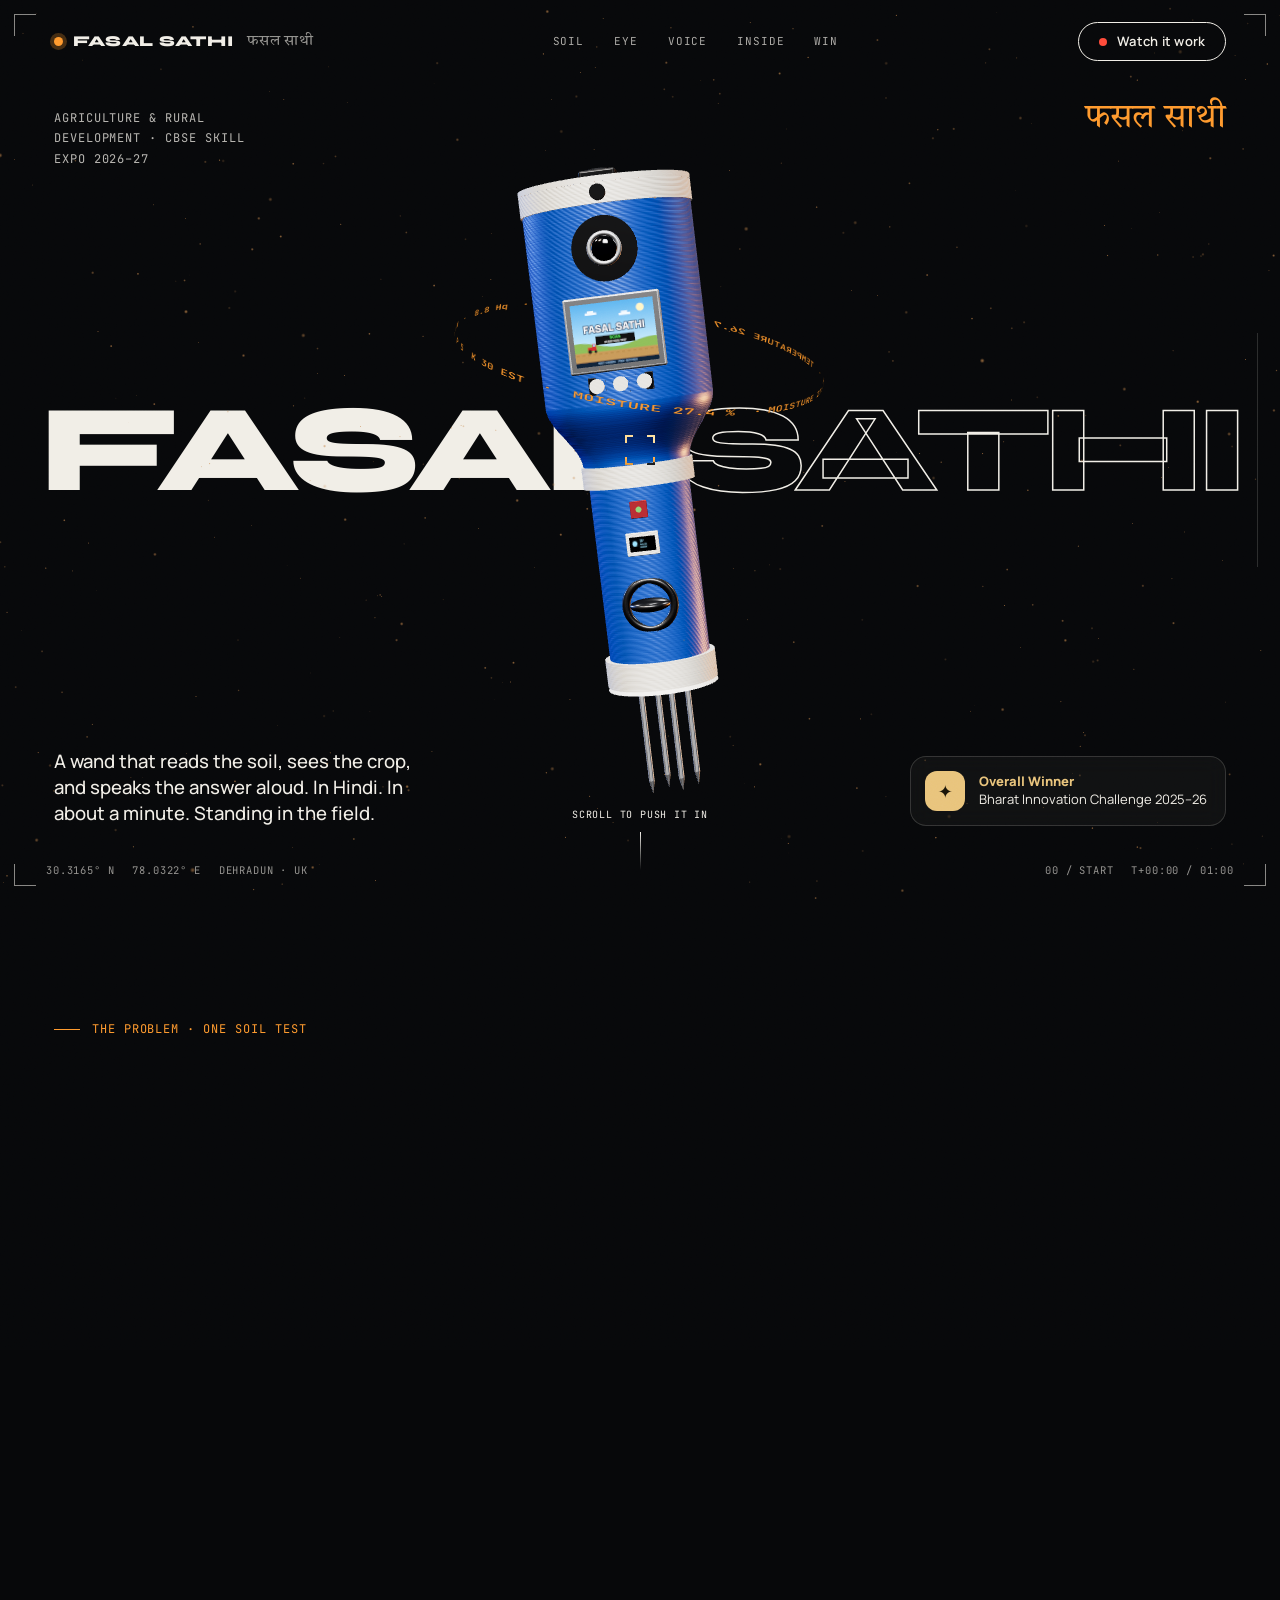
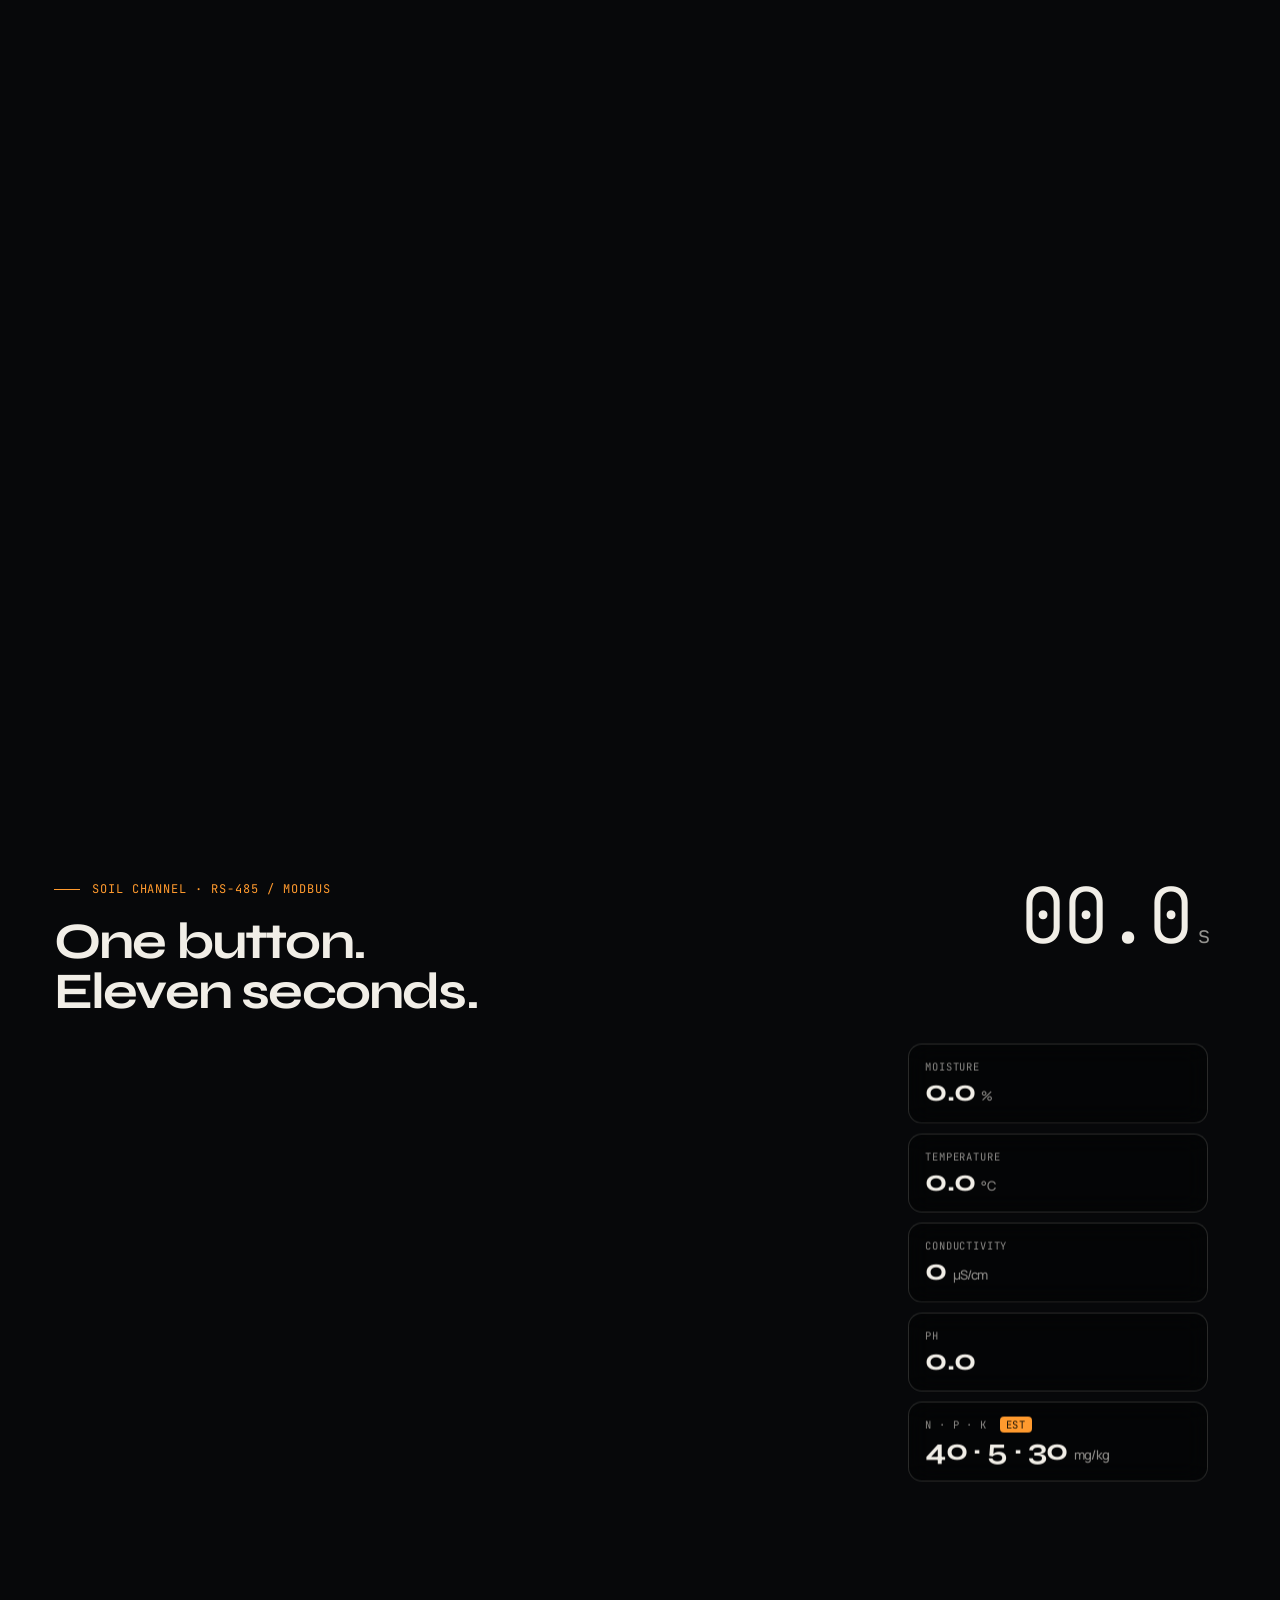
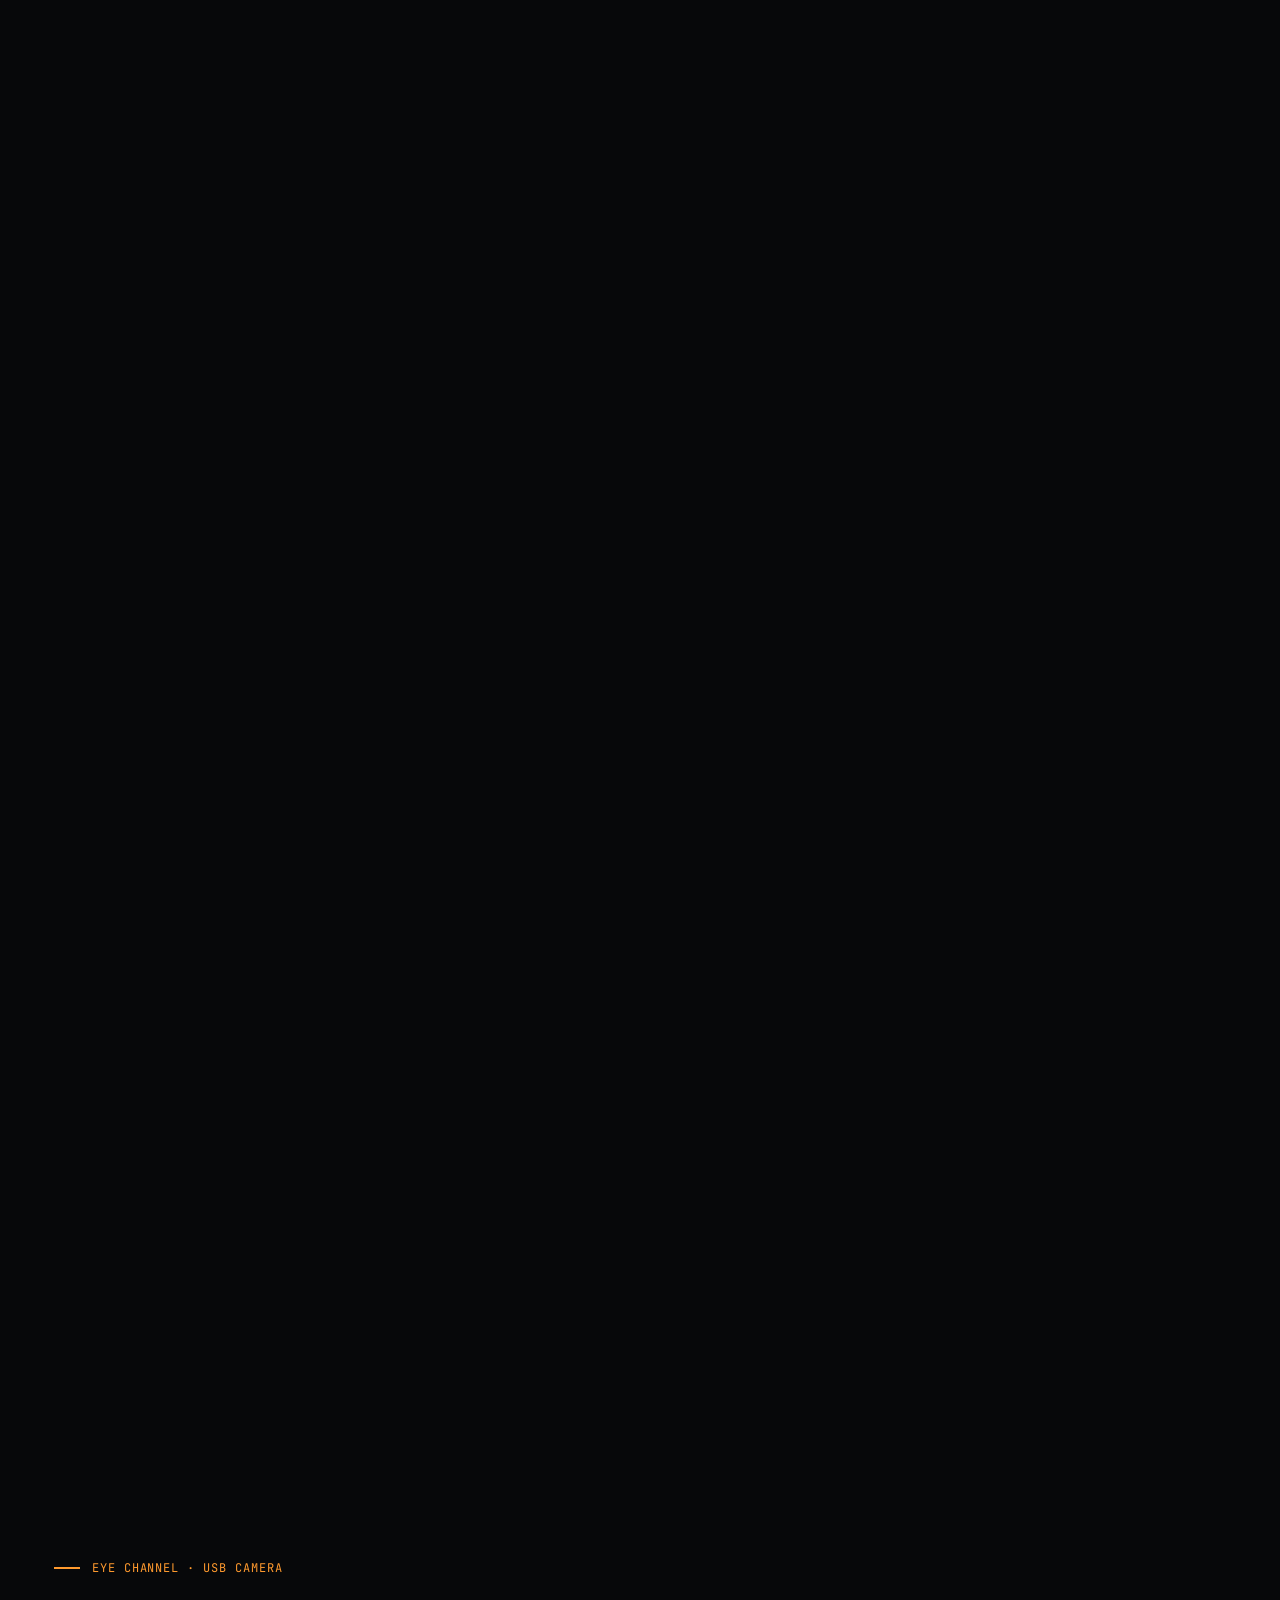
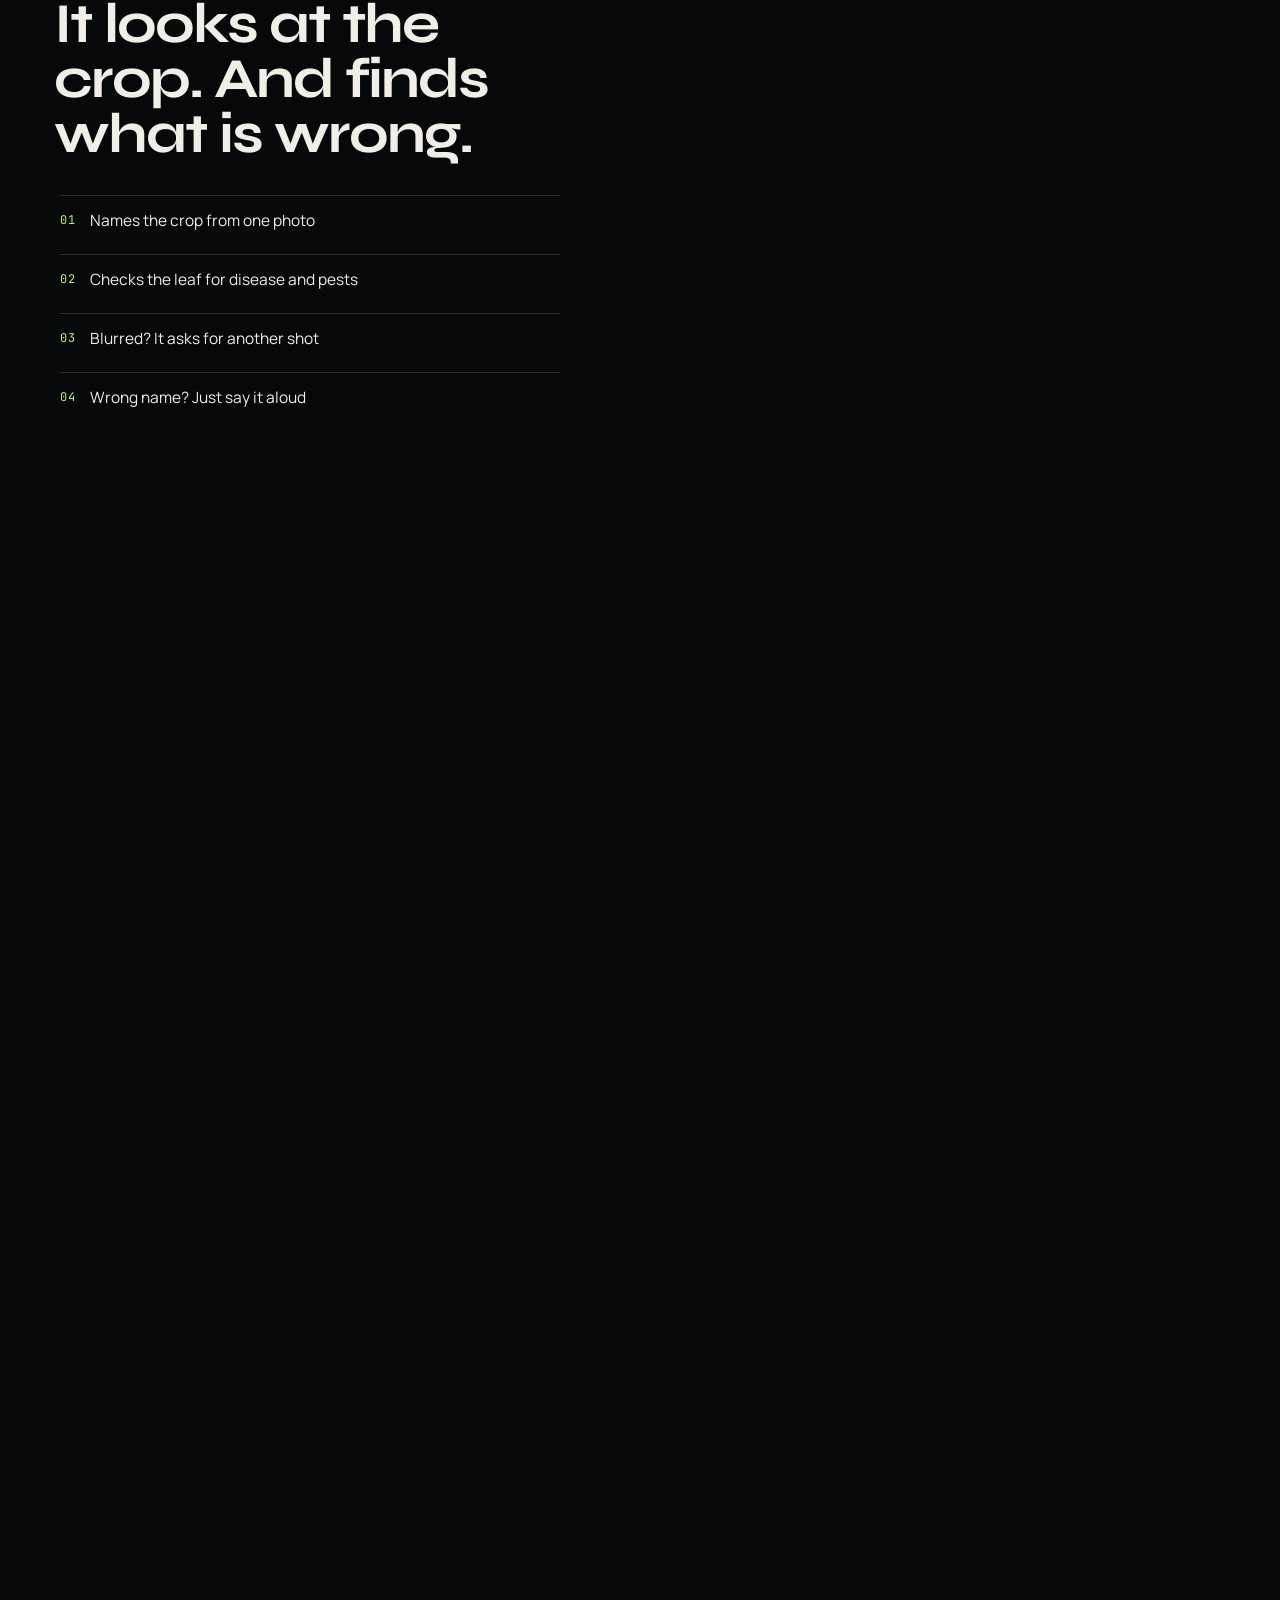
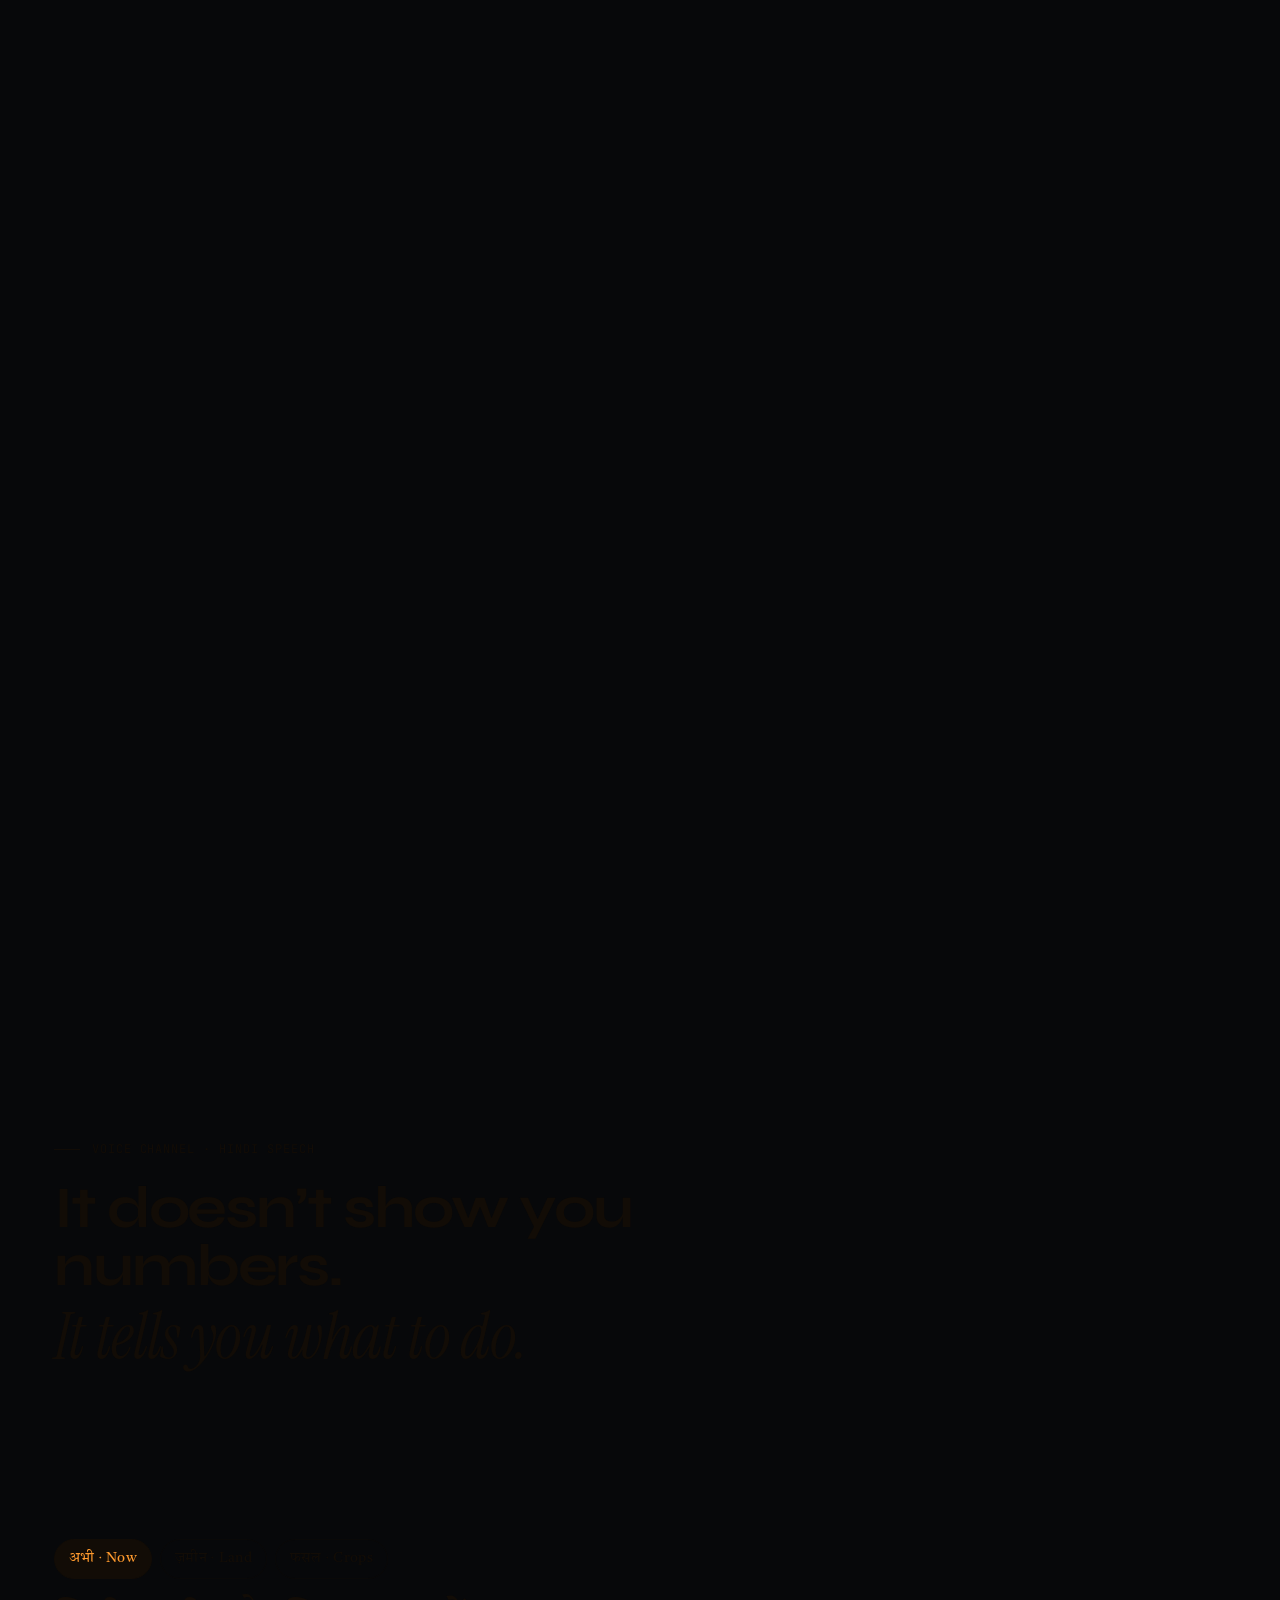
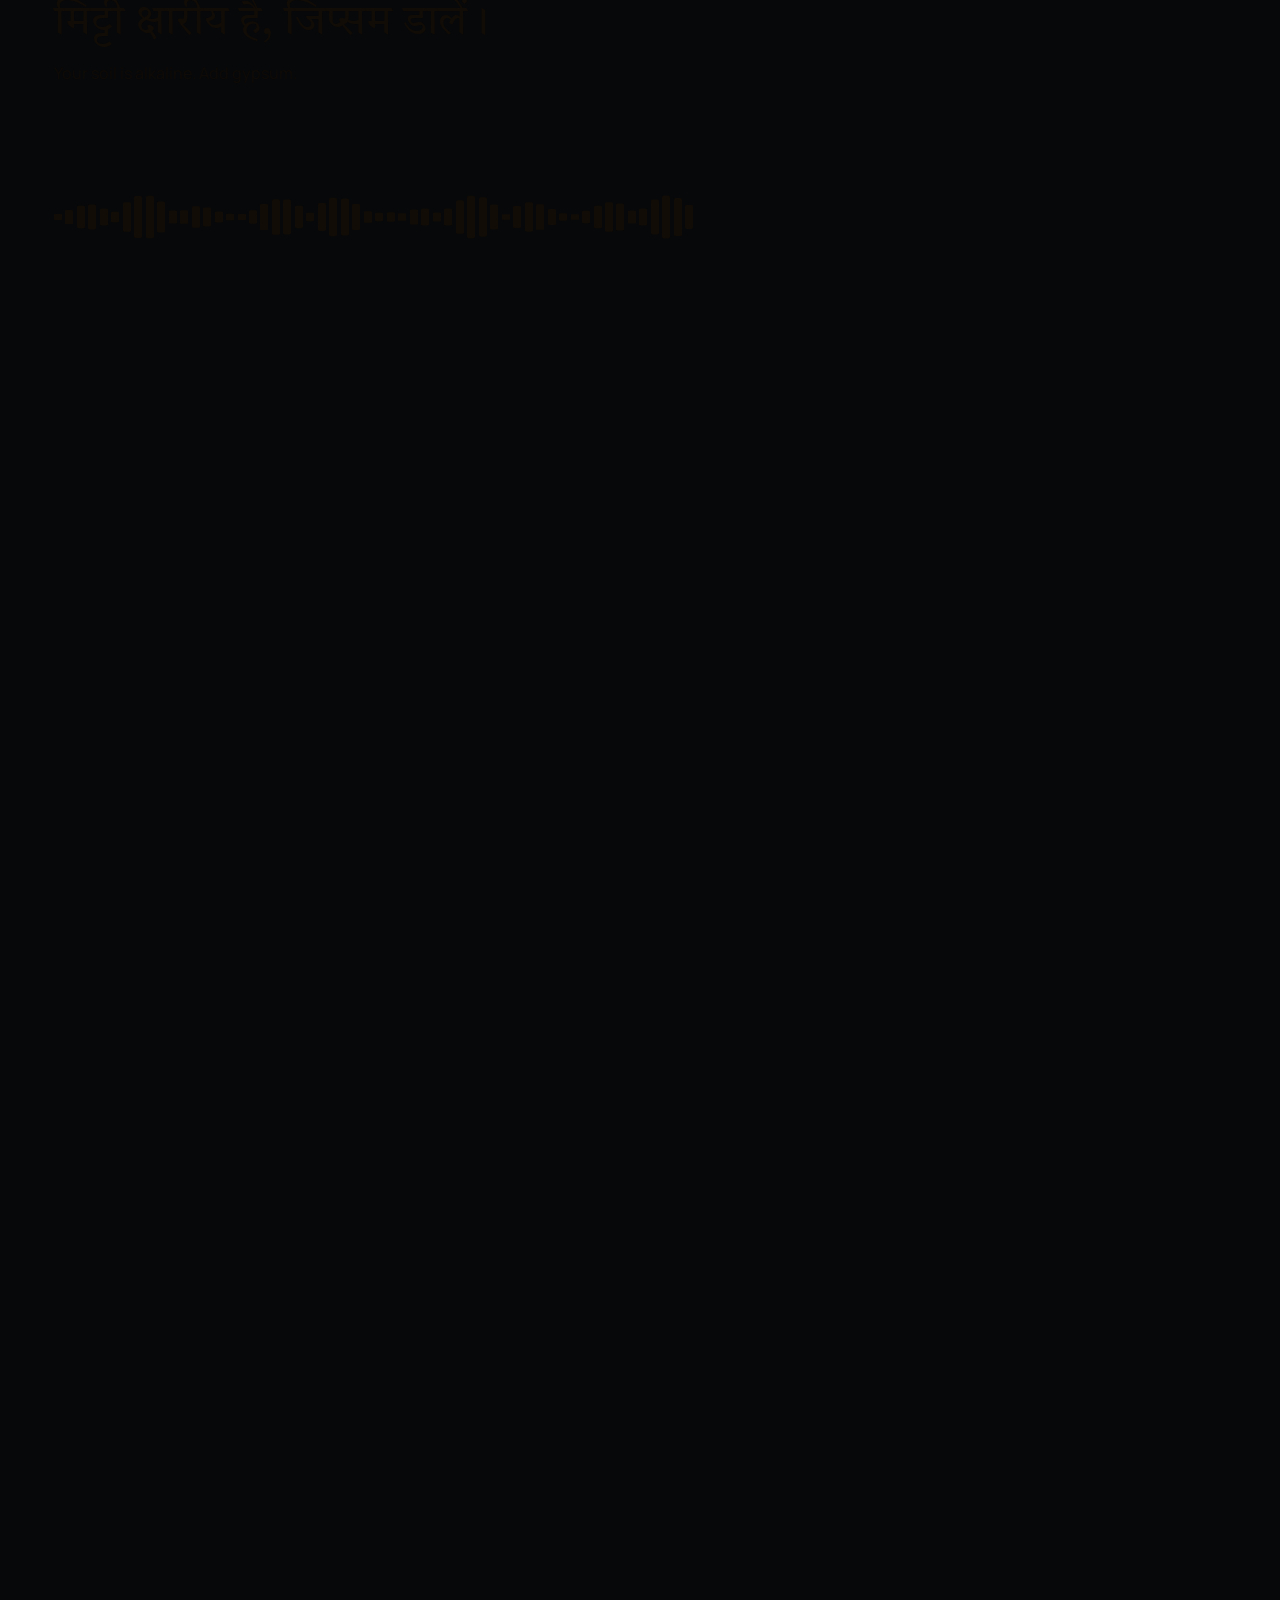
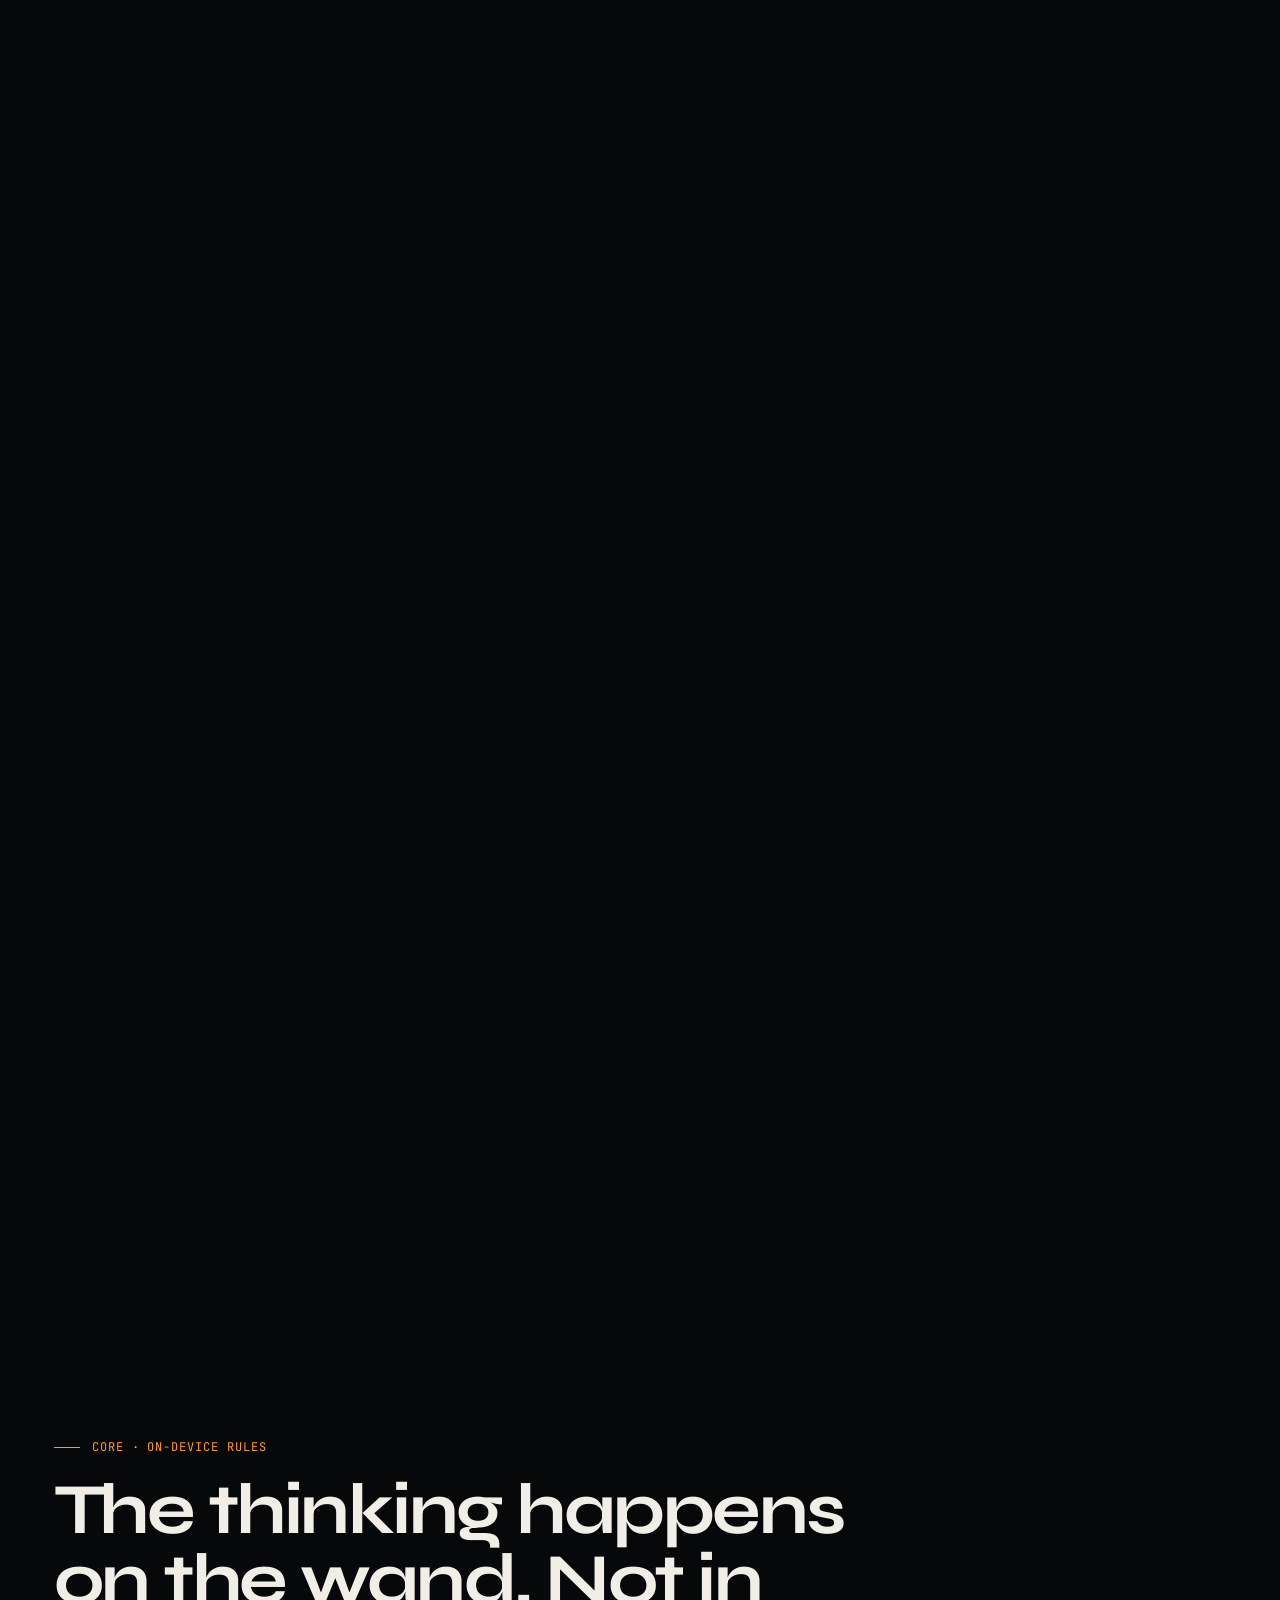
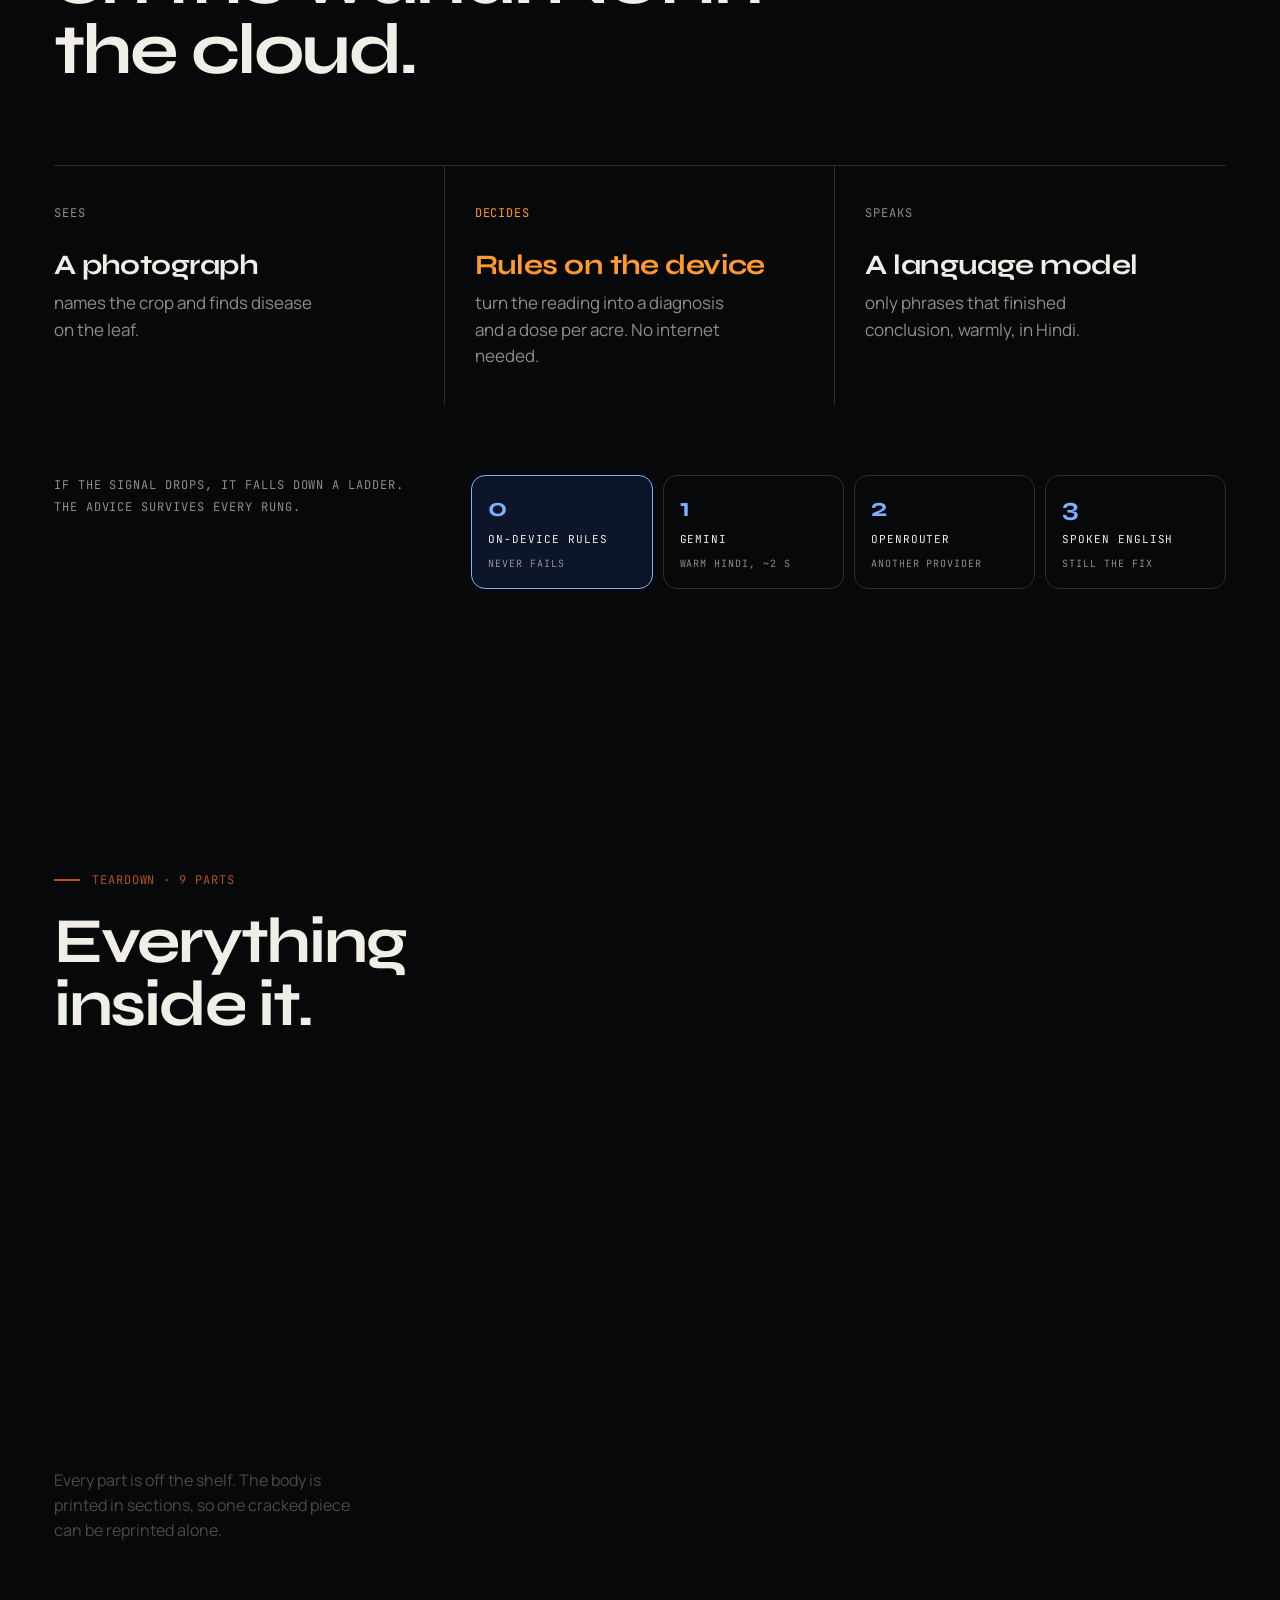
==== commit 6f7a2c39: "Fit phones and tablets: portrait layout follows the 3D, wand path for portrait, short-landscape fixe" ====
--- a/index.html
+++ b/index.html
@@ -125,7 +125,7 @@
     <div class="say">
       <div class="tabs mono"><span class="on">अभी · Now</span><span>ज़मीन · Land</span><span>फसल · Crops</span></div>
       <div class="lines">
-        <div class="line on"><p class="dev">प्रति एकड़ 100 किलो चूना डालें।</p><p class="gl">Apply 100 kg of lime per acre.</p></div>
+        <div class="line on"><p class="dev">मिट्टी क्षारीय है, जिप्सम डालें।</p><p class="gl">Your soil is alkaline. Add gypsum.</p></div>
         <div class="line"><p class="dev">हर साल 4–5 टन गोबर की खाद। फसल अवशेष जलाएं नहीं।</p><p class="gl">4–5 tonnes of farmyard manure a year. Never burn crop residue.</p></div>
         <div class="line"><p class="dev">इस मिट्टी में बाजरा, ज्वार और आलू अच्छे रहेंगे।</p><p class="gl">Millet, sorghum and potato will do well in this soil.</p></div>
       </div>
--- a/css/site.css
+++ b/css/site.css
@@ -13,6 +13,7 @@
   --line: color-mix(in srgb, var(--fg) 16%, transparent);
   --pad: clamp(20px, 4.2vw, 72px);
   --ease: cubic-bezier(.2, .7, .1, 1);
+  --u: 1px;
 }
 * { box-sizing: border-box; }
 html { background: var(--bg); color: var(--fg); transition: background-color .9s var(--ease), color .9s var(--ease); }
@@ -294,53 +295,121 @@
 #cursor.big i:nth-child(3) { transform: translate(-14px, 14px); } #cursor.big i:nth-child(4) { transform: translate(14px, 14px); }
 @media (pointer: fine) { #cursor { display: block; } body, a { cursor: none; } }
 
-/* phones and narrow screens: the wand sits above the type */
-@media (max-width: 860px) {
-  body { font-size: 16px; }
+/* portrait screens (phones and tablets held upright). This matches the 3D layer,
+   which switches to its portrait path below the same aspect ratio. --u is 1px on a
+   390 px phone and grows to about 1.3px on an 800 px tablet. */
+@media (max-aspect-ratio: 17/20) {
+  :root { --u: calc(.7px + .077vw); --pad: calc(20 * var(--u)); }
+  body { font-size: calc(16 * var(--u)); }
+  .mono { font-size: calc(11.5 * var(--u)); }
   .links, .hud-l, .hud-rail { display: none; }
   .hud-r { right: 30px; bottom: 18px; }
+  .brand { font-size: calc(15 * var(--u)); }
   .brand .hi { display: none; }
-  .pill { padding: 10px 14px; font-size: 12px; }
-  .hw { font-size: 21vw; }
-  .hero-word { flex-direction: column; gap: 0; justify-content: flex-start; padding-top: 22vh; }
-  .hero-meta { top: 84px; }
+  .pill { padding: calc(10 * var(--u)) calc(14 * var(--u)); font-size: calc(12 * var(--u)); }
+  .h2 { font-size: calc(36 * var(--u)); }
+  .kicker { margin-bottom: calc(14 * var(--u)); }
+
+  /* hero: the name on top, the wand standing under it, the words at the foot */
+  .hero { min-height: 0; height: 100svh; }
+  .hero-word { flex-direction: column; gap: 0; justify-content: flex-start; padding-top: 16.5svh; }
+  .hero-meta { top: calc(70px + 1.6vw); }
+  .eyebrow { max-width: none; padding-right: 6px; }
   .hero-hi { display: none; }
   .cue { display: none; }
-  .hero-foot { flex-direction: column; align-items: flex-start; gap: 16px; bottom: 80px; }
-  .problem .kicker, .soil-head, .voice .kicker, .real-head, .inside .kicker { top: 90px; }
-  .k { font-size: 17vw; }
-  .k3 { font-size: 18vw; }
-  .kin { margin-top: -10vh; }
-  .kin-after { flex-direction: column; align-items: flex-start; bottom: 8vh; gap: 20px; }
-  .stat86 .n { font-size: 64px; }
-  .timer { top: 200px; left: var(--pad); right: auto; font-size: 34px; }
-  .reads { top: auto; bottom: 28px; transform: none; right: var(--pad); left: var(--pad); width: auto; grid-template-columns: 1fr 1fr; gap: 8px; }
-  .rd { padding: 10px 12px; } .rd b { font-size: 22px; } .rd.est { grid-column: 1 / -1; }
+  .hero-foot { flex-direction: column; align-items: flex-start; gap: calc(14 * var(--u)); bottom: calc(34px + 2svh); }
+  .lead { font-size: calc(17 * var(--u)); max-width: 26ch; }
+  .badge { font-size: calc(13 * var(--u)); }
+
+  .problem .kicker, .soil-head, .voice .kicker, .real-head, .inside .kicker { top: calc(76px + 1.8vw); }
+  /* the three words sit high; the wand waits bottom right until they leave */
+  .problem .stick { justify-content: flex-start; padding-top: calc(112px + 7svh); }
+  .k { font-size: 15.5vw; }
+  .k3 { font-size: 16.5vw; }
+  .kin-after { flex-direction: column; align-items: flex-start; bottom: 8svh; gap: calc(18 * var(--u)); width: calc(100% - 2 * var(--pad)); }
+  .big { font-size: calc(26 * var(--u)); }
+  .stat86 { max-width: calc(300 * var(--u)); }
+  .stat86 .n { font-size: calc(64 * var(--u)); }
+  .stat86 .pc { font-size: calc(30 * var(--u)); }
+  .stat86 p { font-size: calc(14 * var(--u)); }
+
+  .soil .h2 { font-size: calc(34 * var(--u)); }
+  .timer { top: calc(76px + 1.8vw + 26 * var(--u)); right: var(--pad); font-size: calc(30 * var(--u)); }
+  .reads { top: auto; bottom: 28px; transform: none; right: var(--pad); left: var(--pad); width: auto; grid-template-columns: 1fr 1fr; gap: calc(8 * var(--u)); }
+  .rd { padding: calc(9 * var(--u)) calc(12 * var(--u)); } .rd b { font-size: calc(22 * var(--u)); } .rd.est { grid-column: 1 / -1; }
+  .rd span { font-size: calc(10 * var(--u)); } .rd small { font-size: calc(12 * var(--u)); }
   .soil-note { display: none; }
-  .eye .stick { align-items: flex-end; padding-bottom: 8vh; }
+
+  .eye .stick { align-items: flex-end; padding-bottom: 9svh; }
   .eye-copy { width: 100%; }
+  .eye .h2 { font-size: calc(34 * var(--u)); }
   .chips { display: none; }
-  .idcard { left: auto; right: var(--pad); top: 100px; bottom: auto; transform: none; width: 210px; }
+  .idcard { left: auto; right: var(--pad); top: calc(84px + 1.6vw); bottom: auto; transform: none; width: calc(210 * var(--u)); }
   .idcard.on { transform: none; }
-  .voice-h { top: 120px; font-size: 34px; }
-  .say { width: auto; right: var(--pad); bottom: 6vh; }
-  .dev { font-size: 28px; }
-  .lines { height: 150px; }
-  .in-h { top: 120px; font-size: 40px; }
+  .idrow { font-size: calc(11 * var(--u)); }
+
+  .voice-h { top: calc(104px + 3vw); font-size: calc(34 * var(--u)); }
+  .say { width: auto; right: var(--pad); bottom: 6svh; }
+  .tabs span { font-size: calc(14 * var(--u)); padding: calc(7 * var(--u)) calc(12 * var(--u)); }
+  .dev { font-size: calc(27 * var(--u)); }
+  .gl { font-size: calc(15 * var(--u)); }
+  .lines { height: calc(150 * var(--u)); }
+
+  .in-h { top: calc(104px + 3vw); font-size: calc(40 * var(--u)); }
   .in-sub { display: none; }
-  .lab b { font-size: 12px; } .lab .tx span { display: none; }
+  .lab b { font-size: calc(12.5 * var(--u)); } .lab .tx span { display: none; }
+
+  .brain, .proof, .win, .team { padding-top: 16svh; }
   .steps, .grid { grid-template-columns: 1fr; }
-  .step, .step + .step { padding: 26px 0; border-right: 0; border-bottom: 1px solid var(--line); }
+  .step, .step + .step { padding: calc(24 * var(--u)) 0; border-right: 0; border-bottom: 1px solid var(--line); }
+  .step h3 { font-size: calc(26 * var(--u)); }
   .ladder { grid-template-columns: 1fr; }
   .ladder ol { grid-template-columns: 1fr 1fr; }
-  .track { padding-left: 10vw; top: 38vh; }
-  .track figure { width: calc(40vh * 9 / 16); }
-  .app { grid-template-columns: 1fr; }
-  .phones { height: 62vh; }
-  .ph { width: 40vw; }
+  .ladder li b { font-size: calc(24 * var(--u)); }
+  .cell b { font-size: calc(48 * var(--u)); }
+
+  .real .h2 { font-size: calc(30 * var(--u)); }
+  .track { padding-left: 10vw; top: auto; bottom: 10svh; }
+  .track figure { width: min(calc(44svh * 9 / 16), 40vw); }
+
+  .app { grid-template-columns: 1fr; padding-top: 14svh; gap: 30px; }
+  .app-p { font-size: calc(17 * var(--u)); }
+  .phones { height: min(62svh, 118vw); }
+  .ph { width: 38vw; border-radius: calc(30 * var(--u)); }
+  .ph img { border-radius: calc(23 * var(--u)); }
+
+  .win-h { font-size: 14.2vw; }
+  .win-sub { font-size: calc(16 * var(--u)); }
   .win-nums { grid-template-columns: 1fr 1fr; }
+  .win-nums b { font-size: calc(40 * var(--u)); }
   .win-pics { grid-template-columns: 1fr 1fr; }
   .w1 { grid-column: 1 / -1; }
+  .awards b { font-size: calc(16 * var(--u)); }
+
+  .pp img { width: calc(80 * var(--u)); height: calc(80 * var(--u)); }
+  .pp h3 { font-size: calc(30 * var(--u)); }
+  .btn { padding: calc(16 * var(--u)) calc(24 * var(--u)); font-size: calc(15 * var(--u)); }
+}
+/* small landscape screens (a phone on its side): no room for the nav links */
+@media (max-width: 860px) and (min-aspect-ratio: 17/20) {
+  .links, .hud-l, .hud-rail, .brand .hi { display: none; }
+}
+/* short landscape screens (tablets on their side, small laptops) */
+@media (min-aspect-ratio: 17/20) and (max-height: 820px) {
+  .problem .kicker, .soil-head, .voice .kicker, .inside .kicker { top: 96px; }
+  .real-head { top: 92px; }
+  .voice-h, .in-h { top: 132px; }
+  .timer { top: 96px; font-size: clamp(40px, 5vw, 80px); }
+  .reads { top: auto; bottom: 7vh; transform: none; gap: 7px; width: min(250px, 19vw); }
+  .rd { padding: 9px 14px; } .rd b { font-size: 24px; }
+  .soil-note { top: auto; bottom: 7vh; }
+  .track { top: auto; bottom: 7vh; }
+  .track figure { width: calc(46vh * 9 / 16); }
+  .idcard { bottom: 5vh; left: calc(var(--pad) + min(500px, 40vw) + 24px); transform: translateY(20px); }
+  .idcard.on { transform: none; }
+  .chips li { padding: 9px 0; }
+  .say { bottom: 6vh; }
+  .lines { height: 150px; }
 }
 @media (prefers-reduced-motion: reduce) {
   .grain, .mq, .brand .dot, .rec, .cue i { animation: none; }
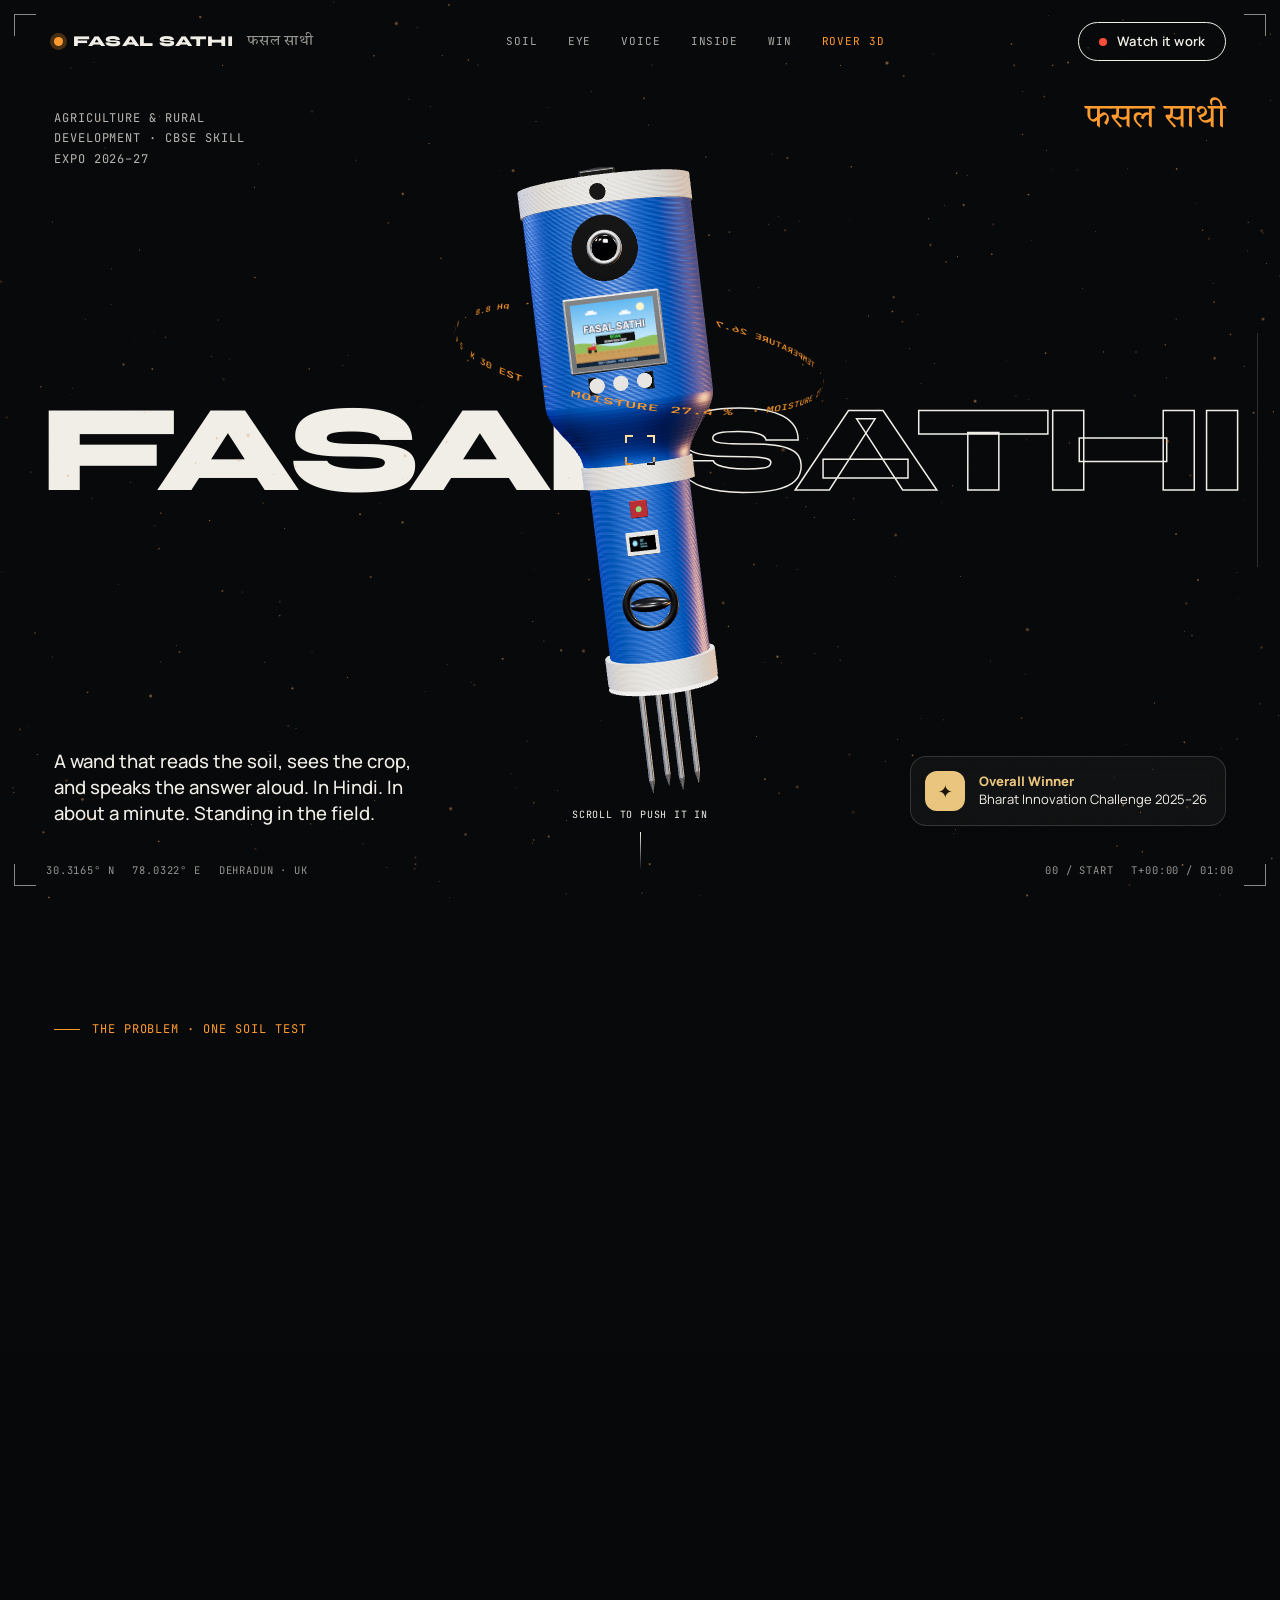
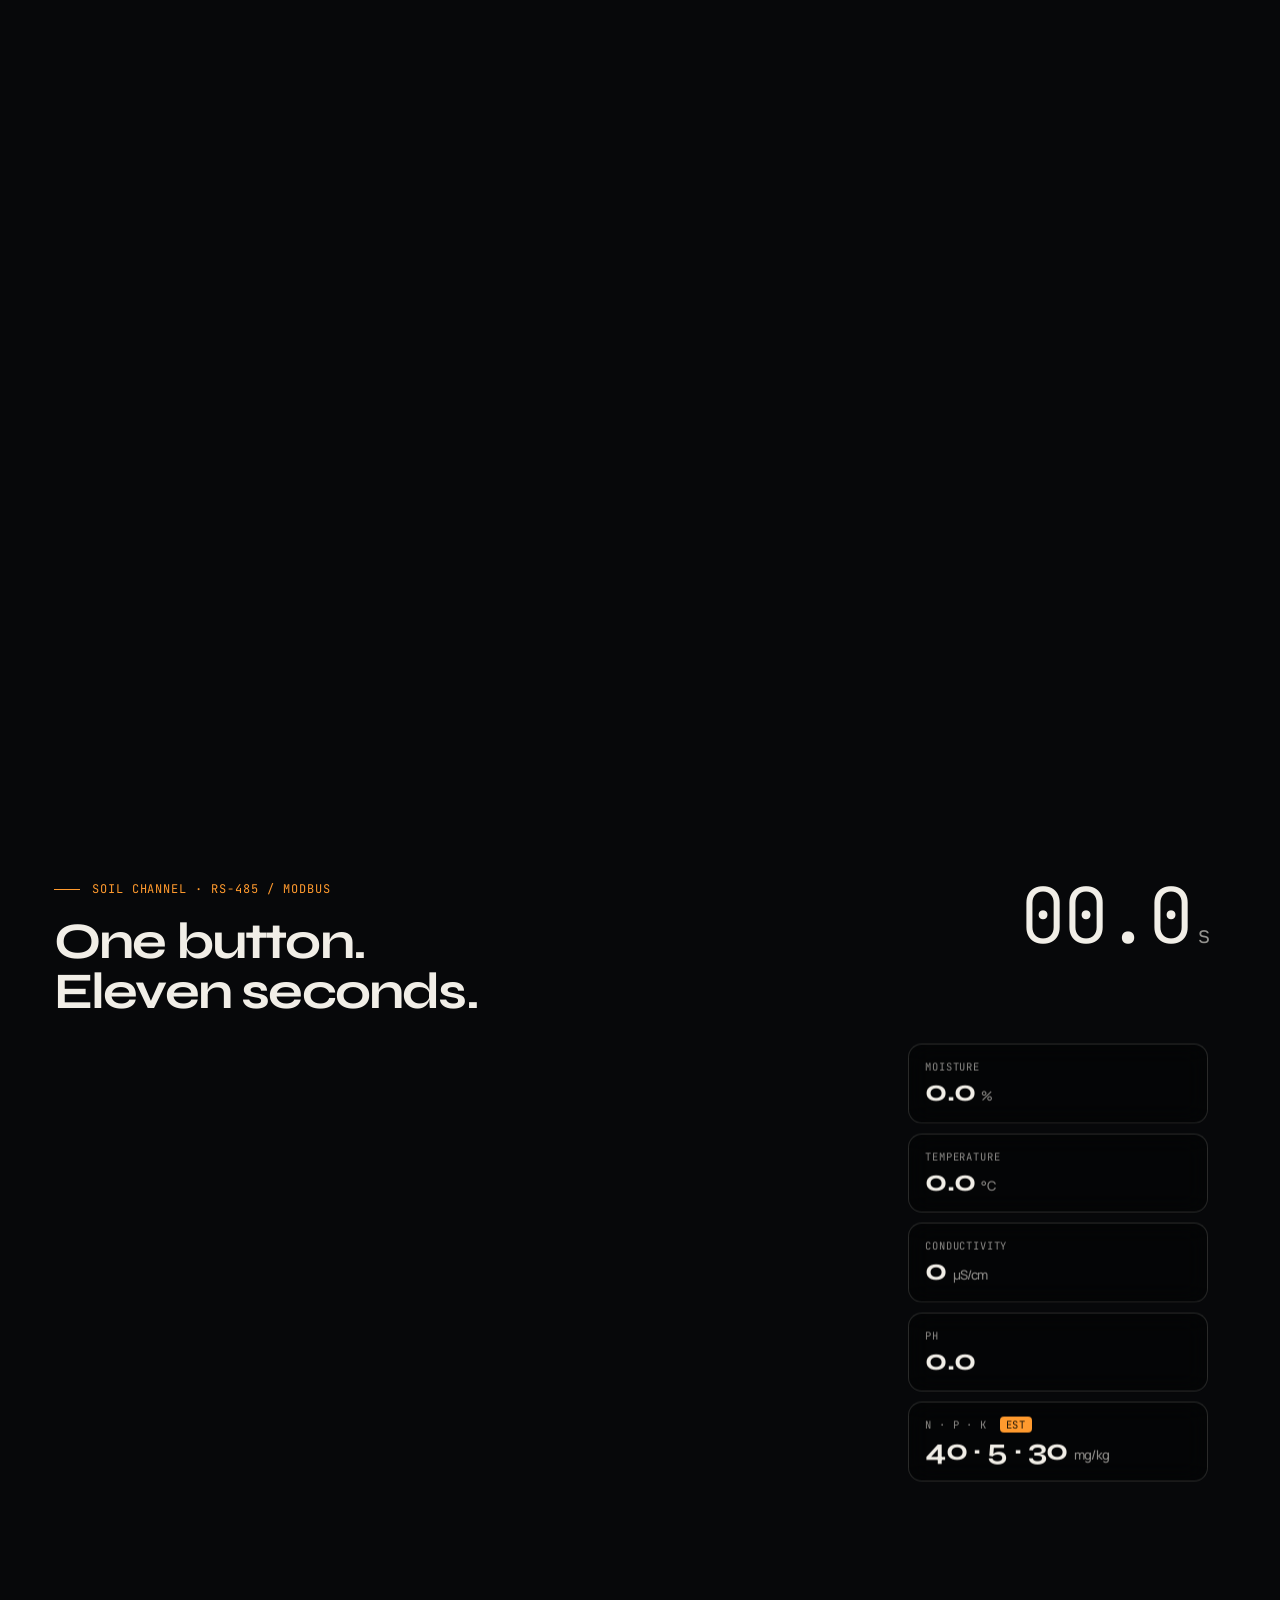
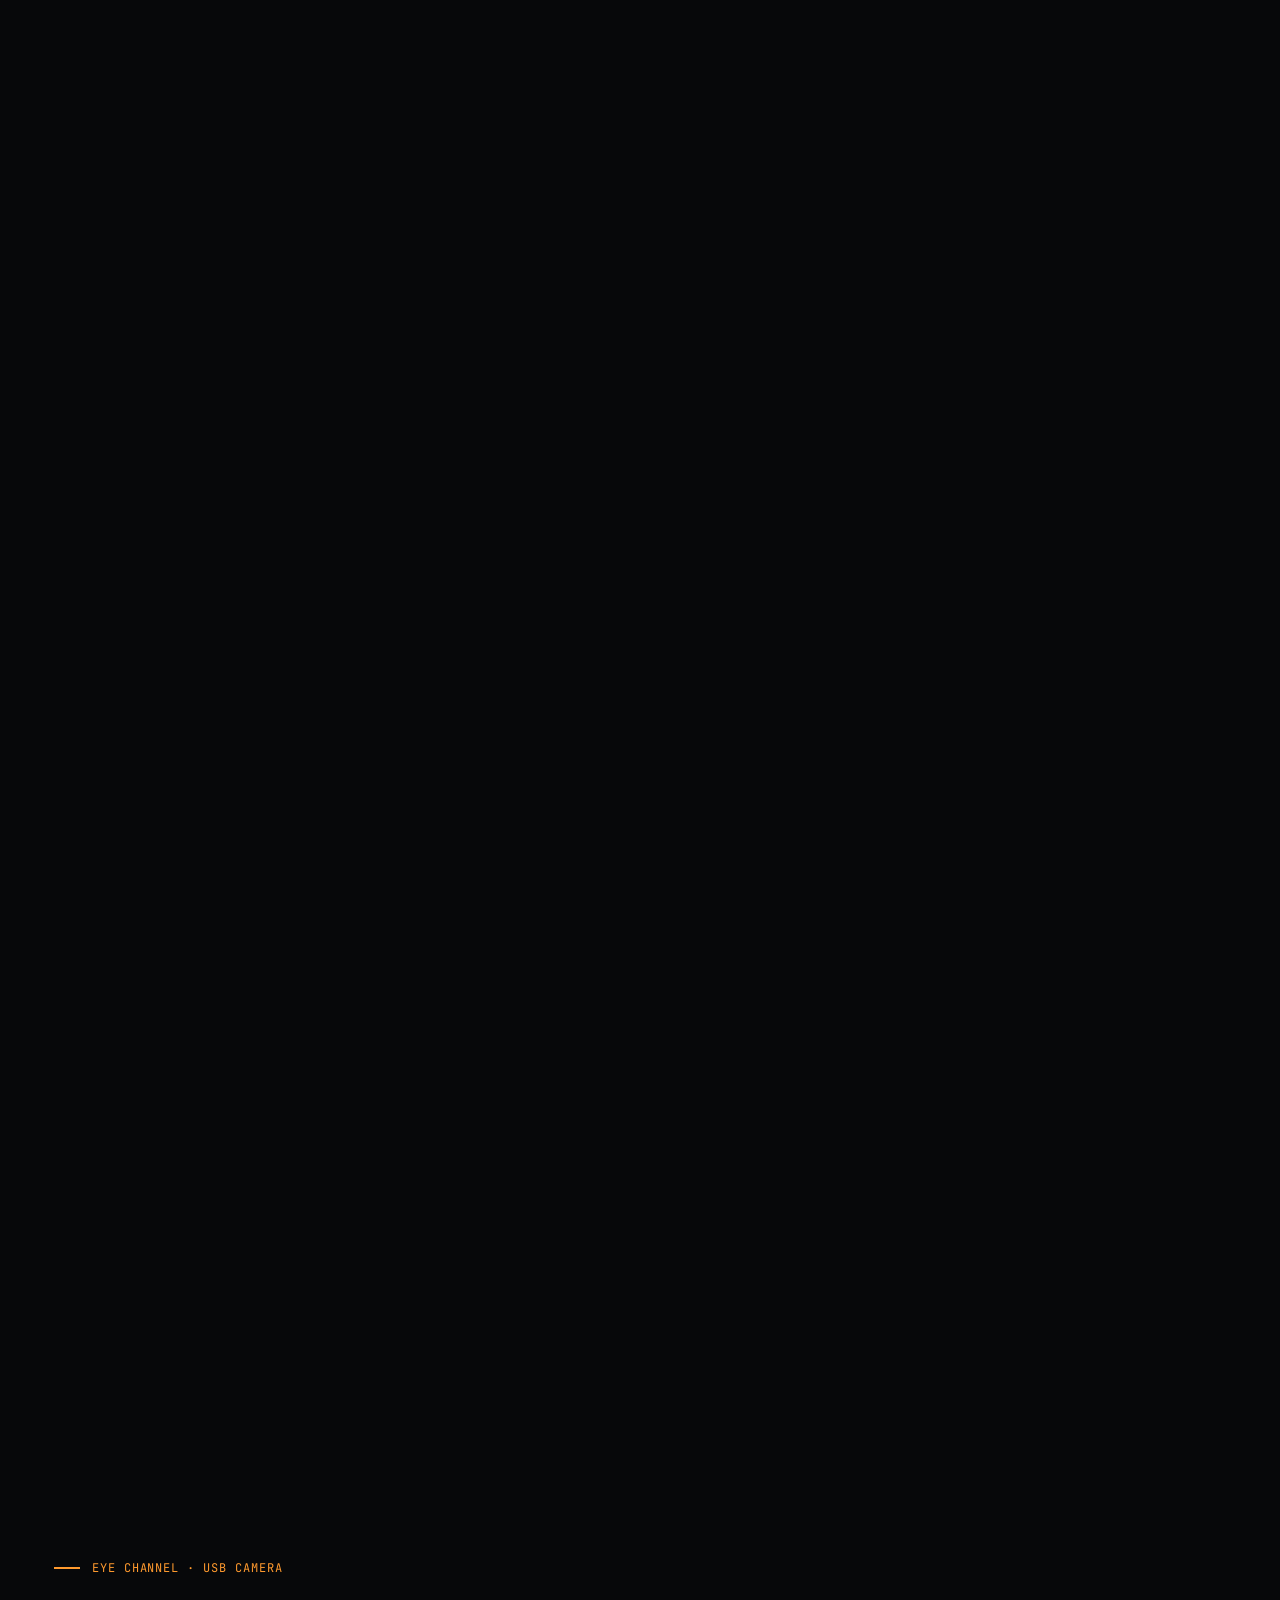
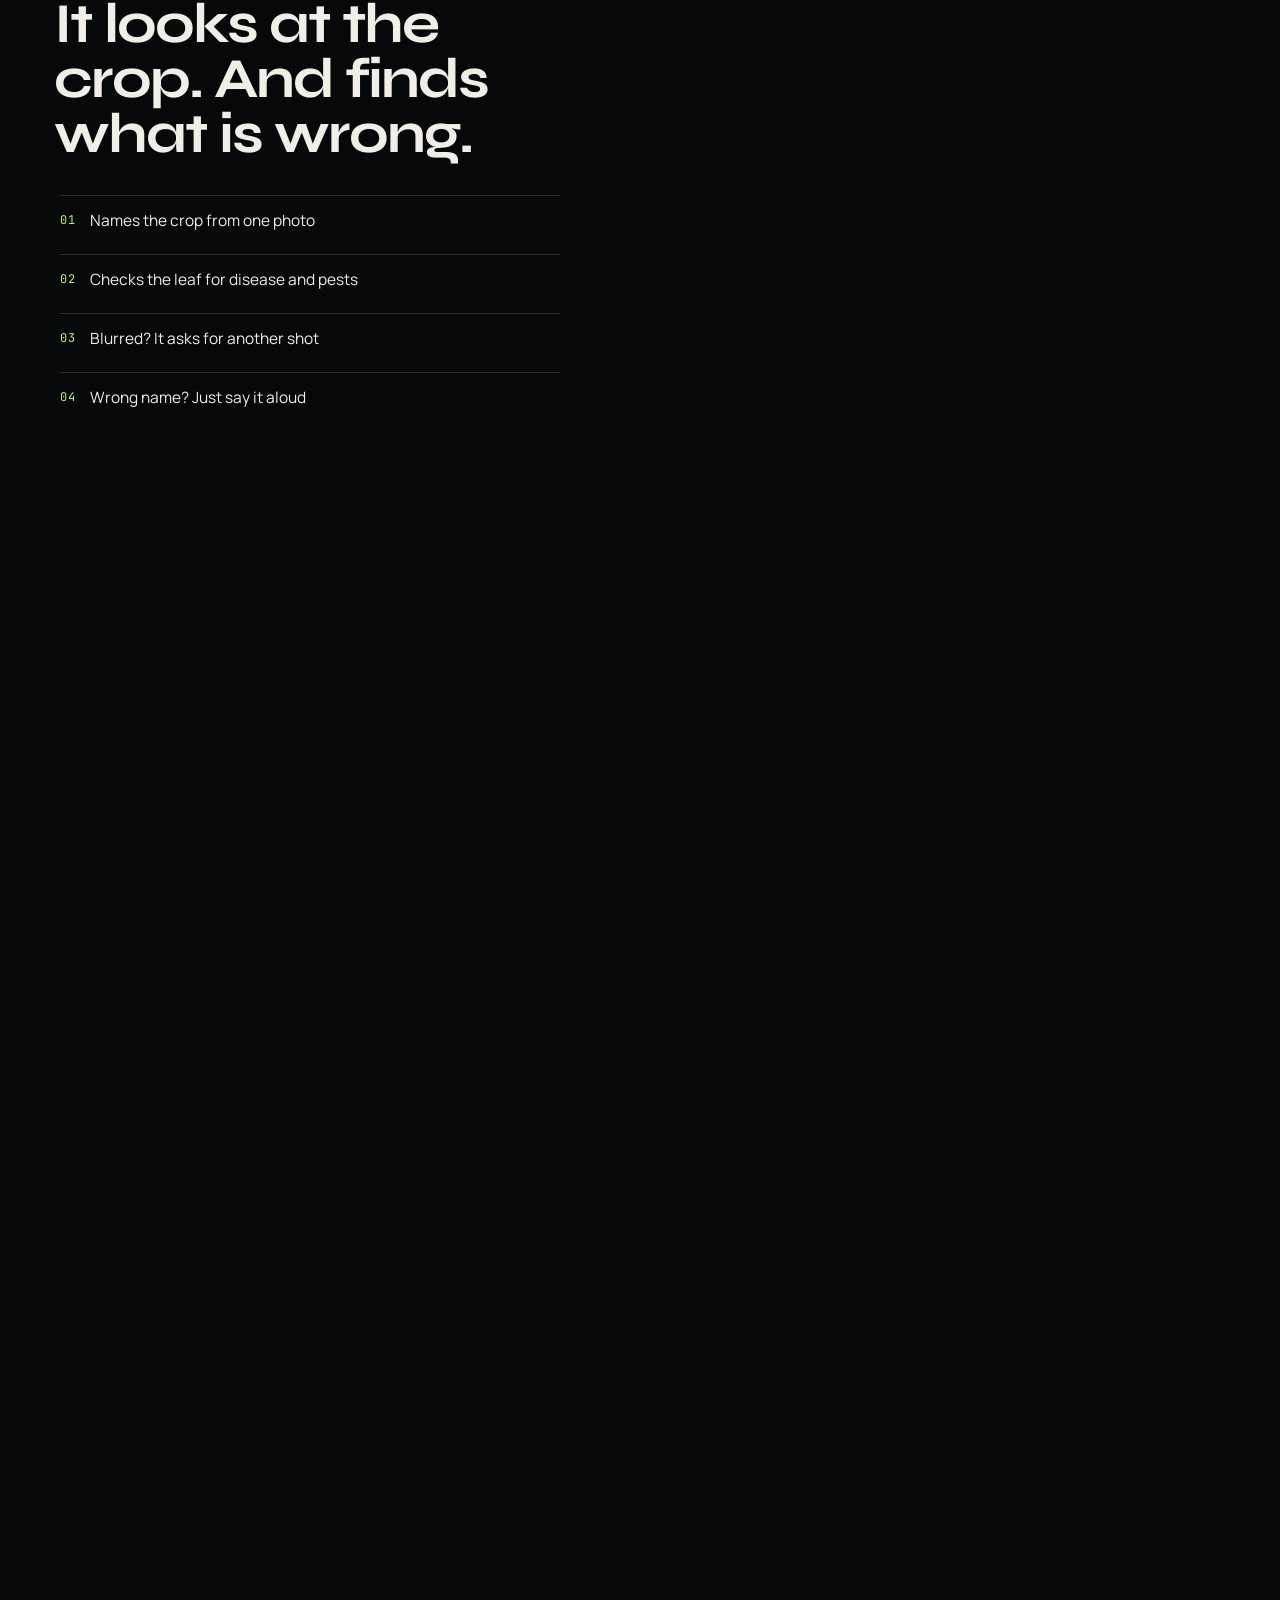
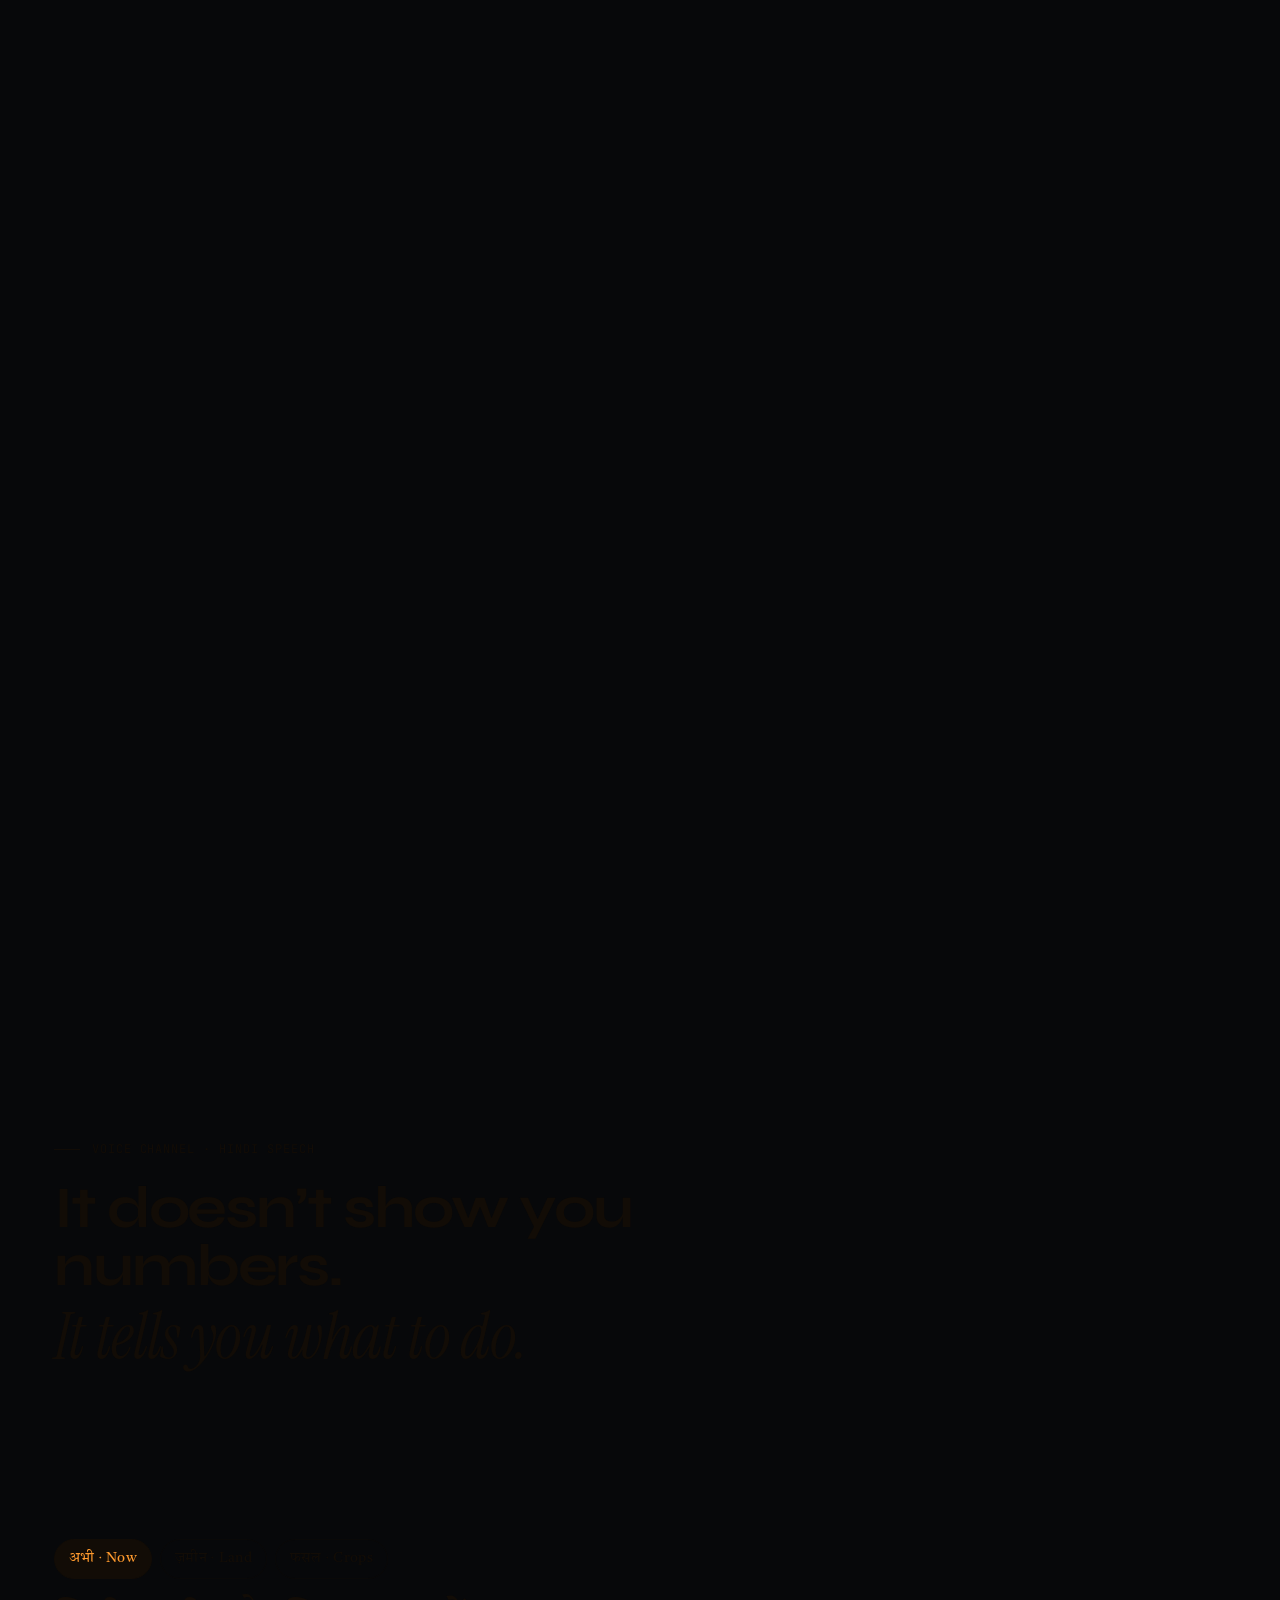
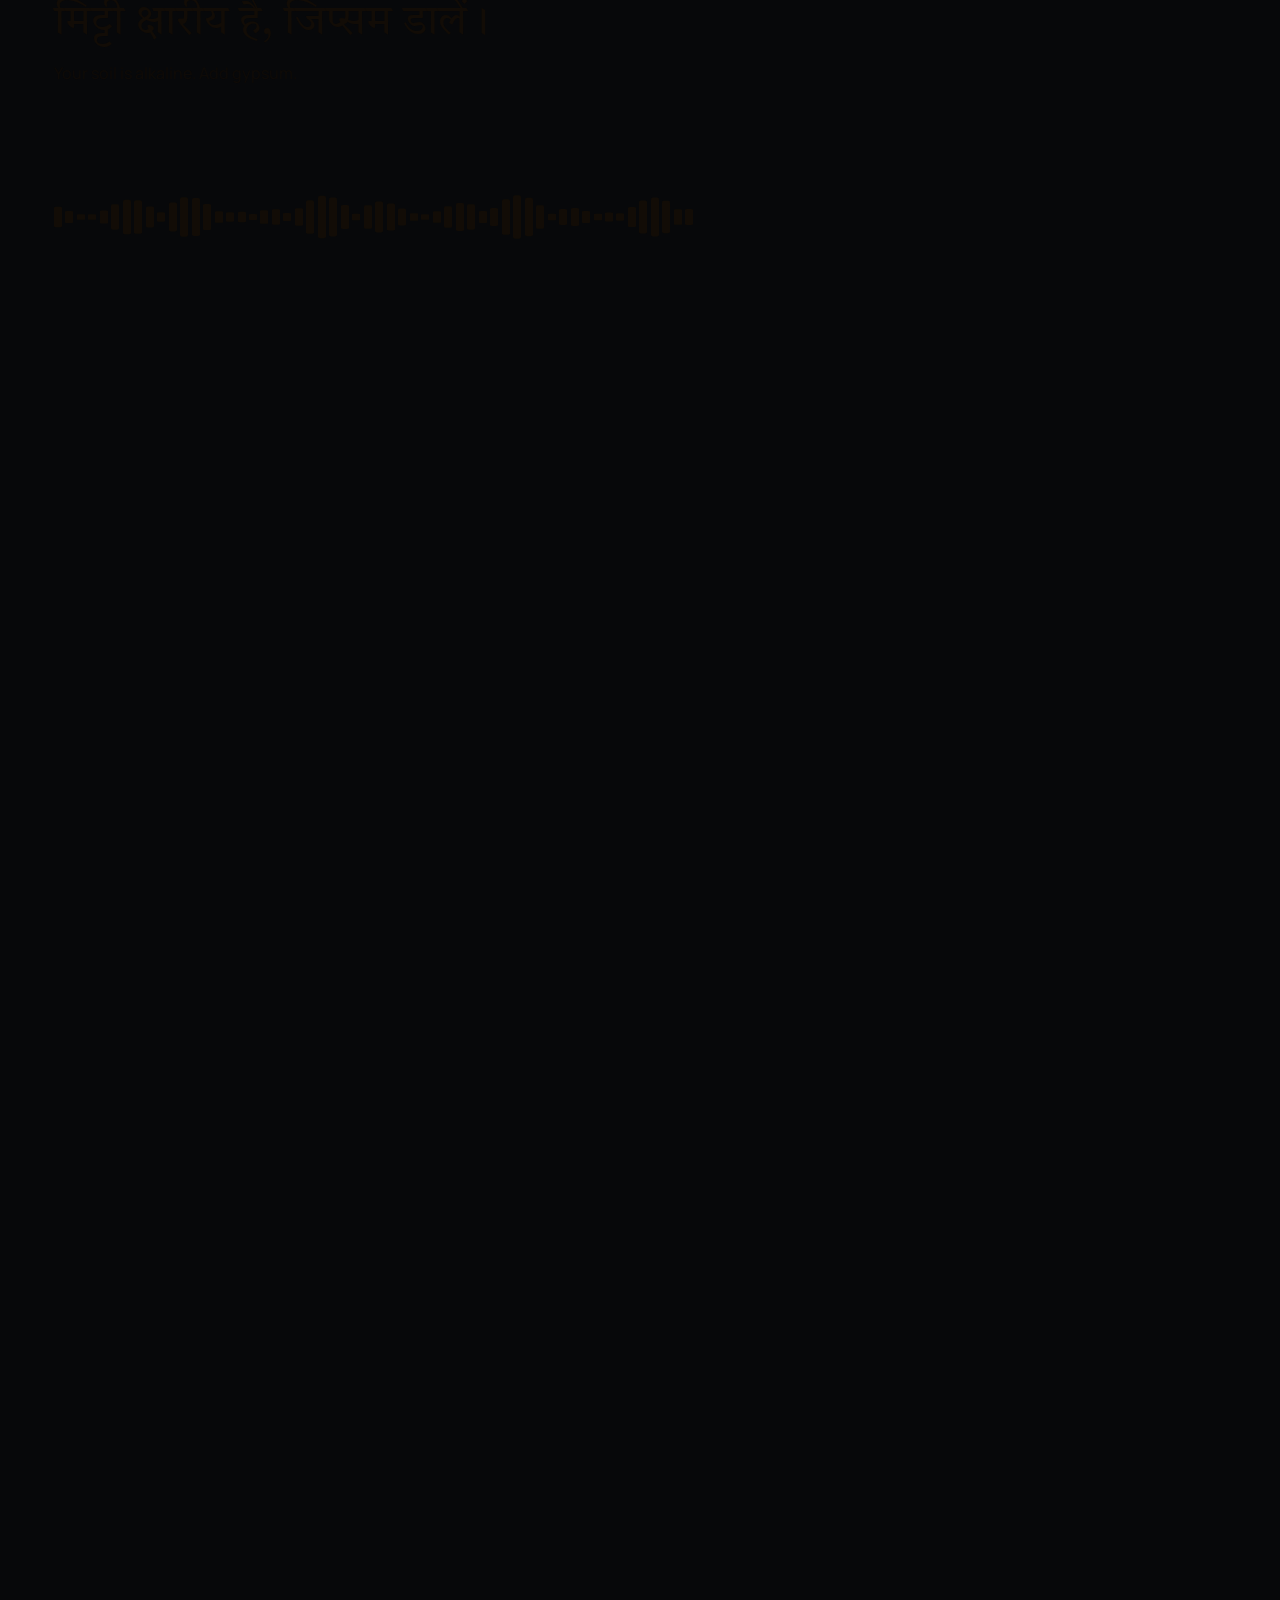
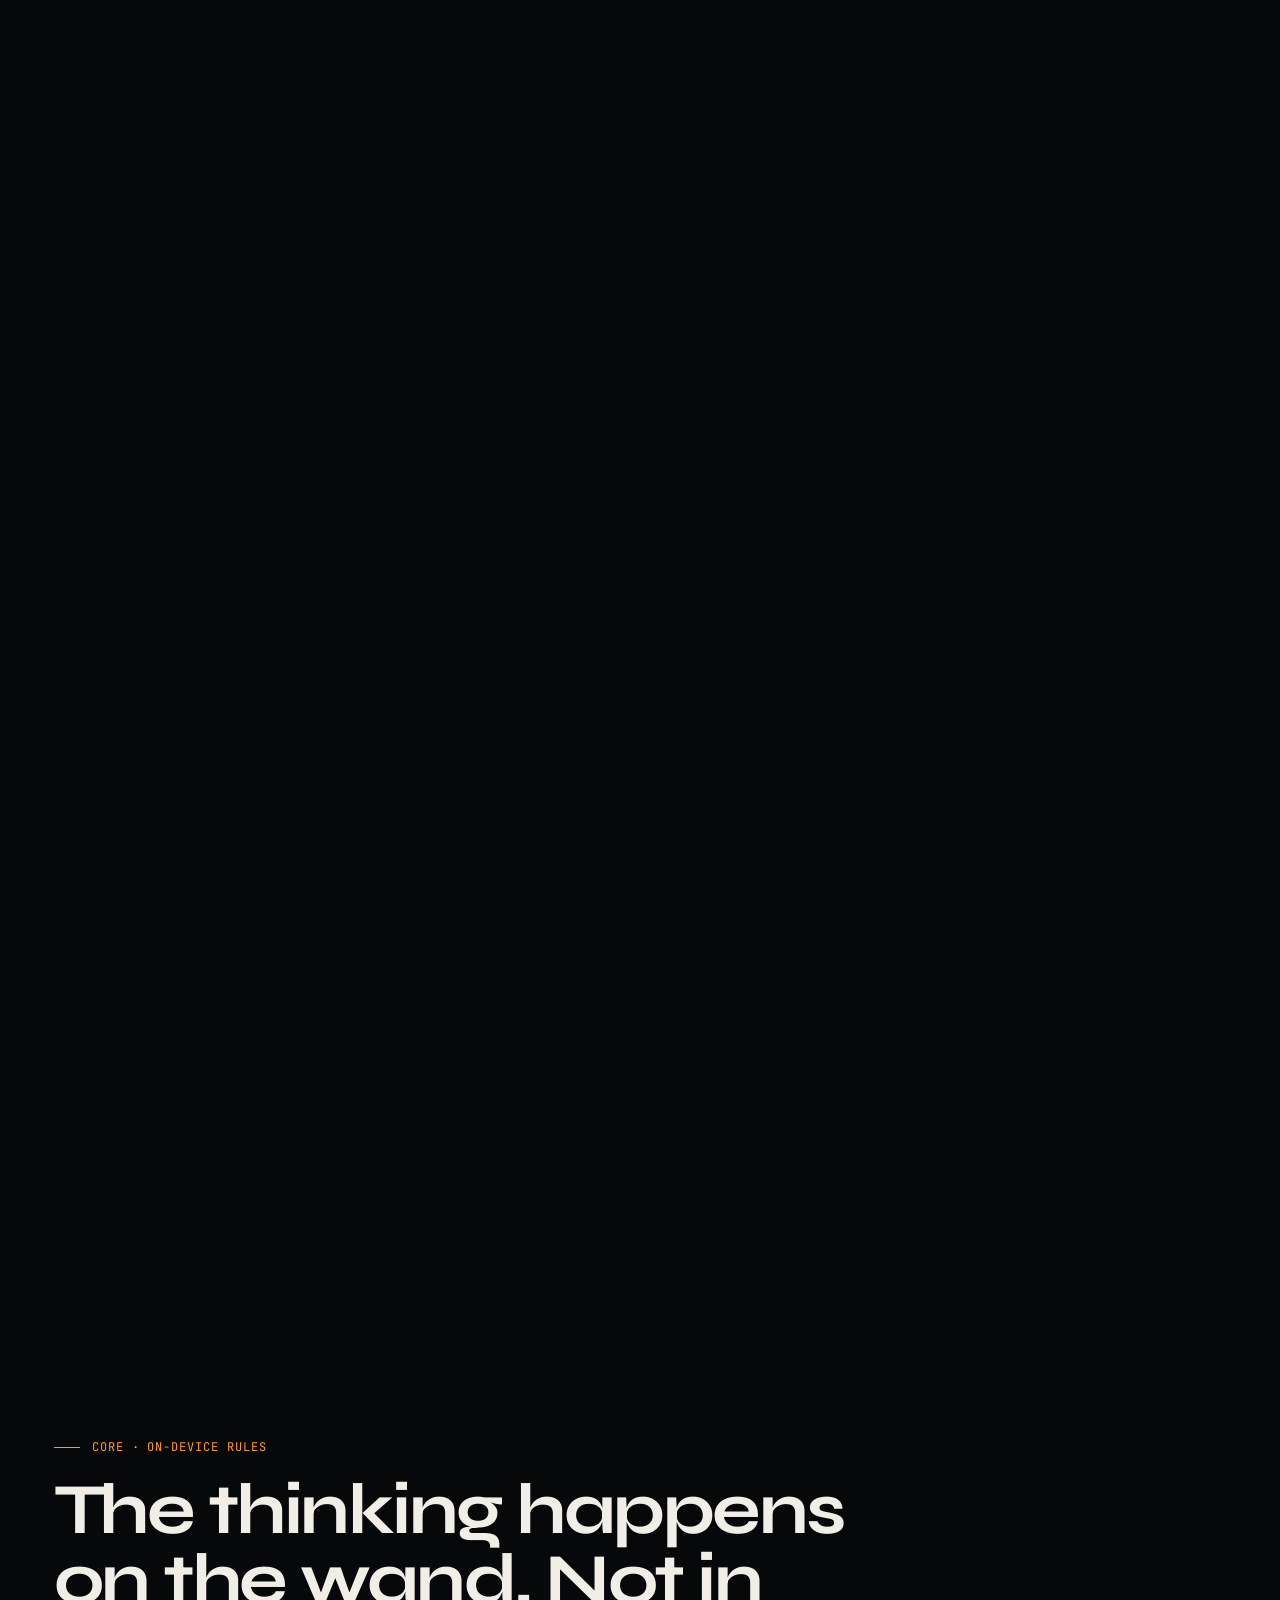
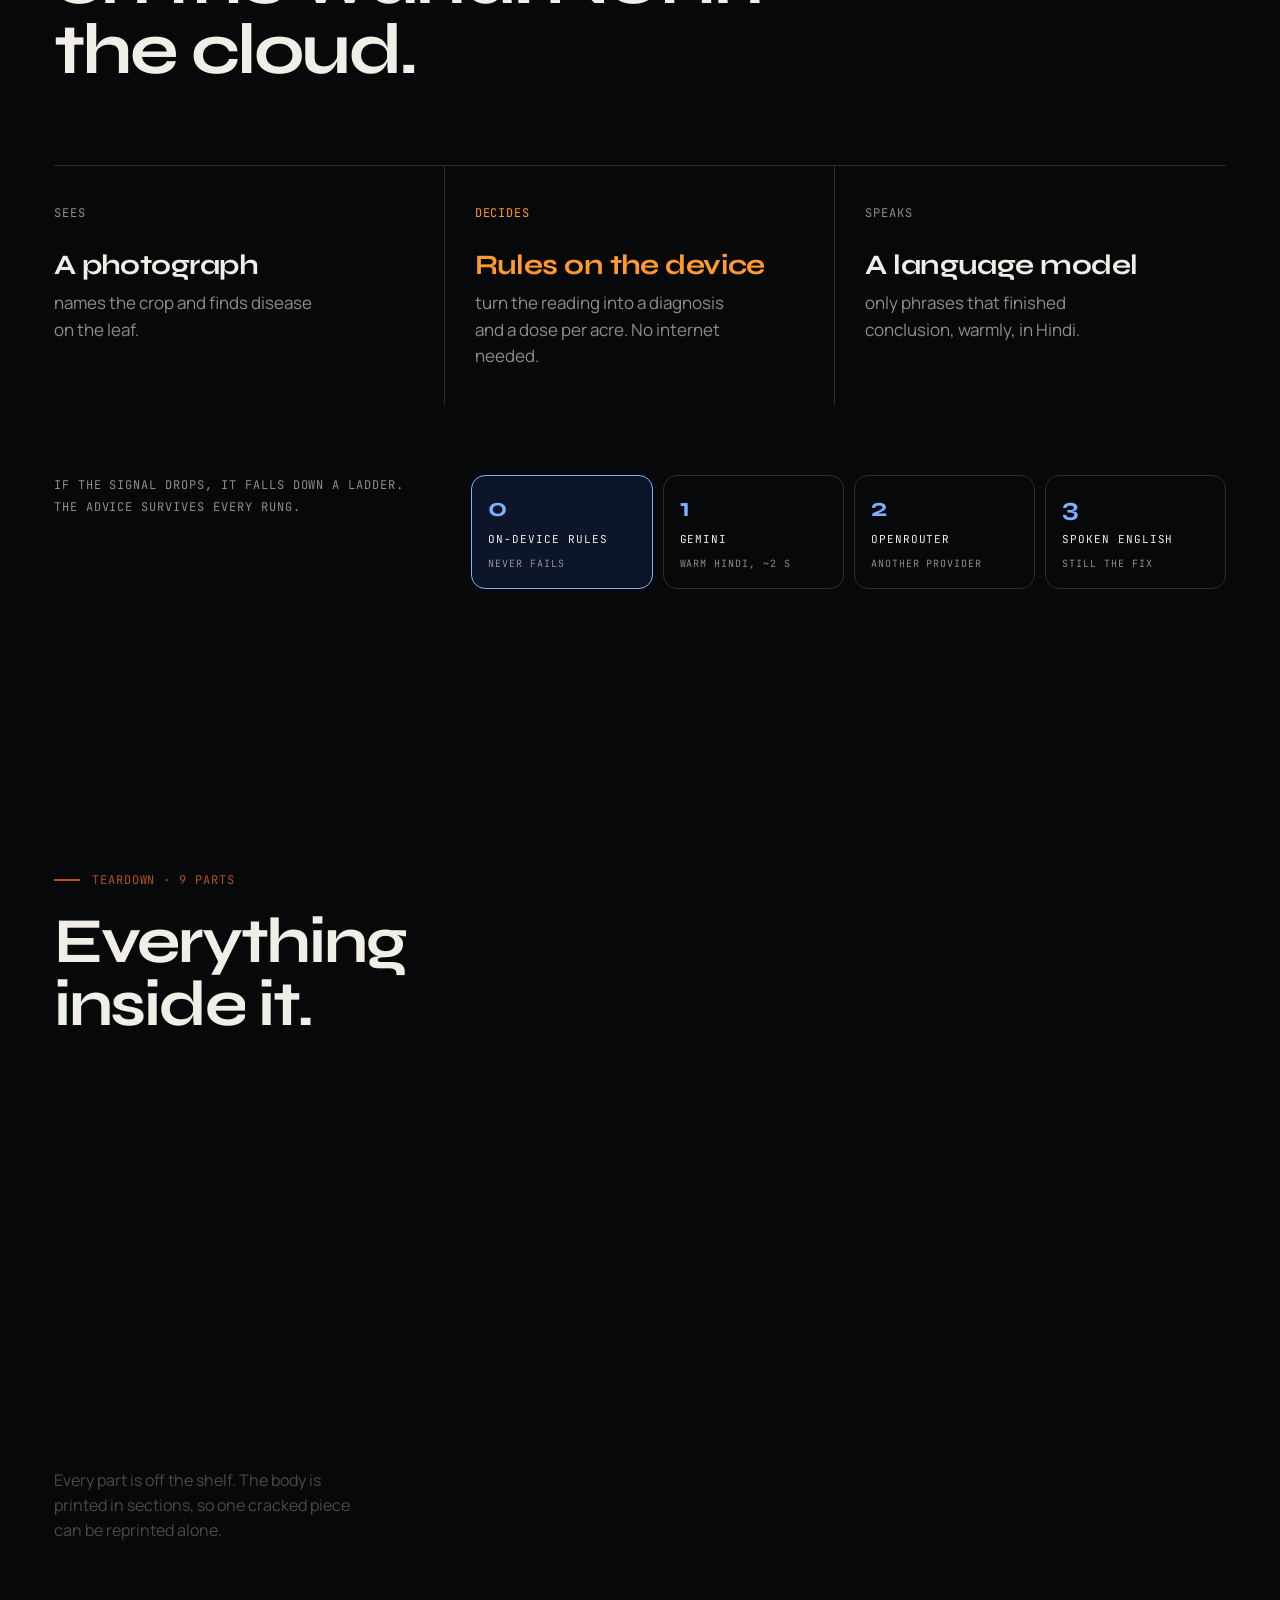
==== commit 3d6d57c0: "Rover page: spins on open, drag turns the model the way you drag; main site links to it Co-Authored-" ====
--- a/index.html
+++ b/index.html
@@ -39,7 +39,7 @@
 <header class="nav">
   <a class="brand" href="#top" data-magnet><span class="dot"></span>FASAL SATHI<span class="hi">फसल साथी</span></a>
   <nav class="links mono">
-    <a href="#soil">Soil</a><a href="#eye">Eye</a><a href="#voice">Voice</a><a href="#inside">Inside</a><a href="#win">Win</a>
+    <a href="#soil">Soil</a><a href="#eye">Eye</a><a href="#voice">Voice</a><a href="#inside">Inside</a><a href="#win">Win</a><a class="new" href="rover/">Rover 3D</a>
   </nav>
   <a class="pill" href="https://drive.google.com/file/d/1Quuk0p0DjH5NBMxoVr4oBa85WzG10_n8/view" target="_blank" rel="noopener" data-magnet><span class="rec"></span>Watch it work</a>
 </header>
@@ -240,6 +240,7 @@
   <p class="school">DAV Public School, Defence Colony, Dehradun</p>
   <div class="cta">
     <a class="btn" href="https://drive.google.com/file/d/1Quuk0p0DjH5NBMxoVr4oBa85WzG10_n8/view" target="_blank" rel="noopener" data-magnet><span class="rec"></span>Watch the demo</a>
+    <a class="btn ghost" href="rover/" data-magnet>The Rover in 3D</a>
     <a class="btn ghost" href="https://instagram.com/sanketra.in" target="_blank" rel="noopener" data-magnet>@sanketra.in</a>
   </div>
 </section>
--- a/css/site.css
+++ b/css/site.css
@@ -68,6 +68,7 @@
 .links { display: flex; gap: 30px; font-size: 11px; }
 .links a { opacity: .7; transition: opacity .3s; position: relative; }
 .links a:hover { opacity: 1; }
+.links a.new { opacity: 1; color: var(--saffron); }
 .links a::after { content: ''; position: absolute; left: 0; right: 100%; bottom: -5px; height: 1px; background: currentColor; transition: right .4s var(--ease); }
 .links a:hover::after { right: 0; }
 .pill, .btn { display: inline-flex; align-items: center; gap: 10px; padding: 12px 20px; border: 1px solid currentColor; border-radius: 999px; font: 600 13px/1 'Manrope'; letter-spacing: .02em; transition: background .3s, color .3s; will-change: transform; }
@@ -403,8 +404,8 @@
   .reads { top: auto; bottom: 7vh; transform: none; gap: 7px; width: min(250px, 19vw); }
   .rd { padding: 9px 14px; } .rd b { font-size: 24px; }
   .soil-note { top: auto; bottom: 7vh; }
-  .track { top: auto; bottom: 7vh; }
-  .track figure { width: calc(46vh * 9 / 16); }
+  .track { top: auto; bottom: calc(40px + 4vh); }
+  .track figure { width: calc(min(44vh, 100vh - 430px) * 9 / 16); }
   .idcard { bottom: 5vh; left: calc(var(--pad) + min(500px, 40vw) + 24px); transform: translateY(20px); }
   .idcard.on { transform: none; }
   .chips li { padding: 9px 0; }
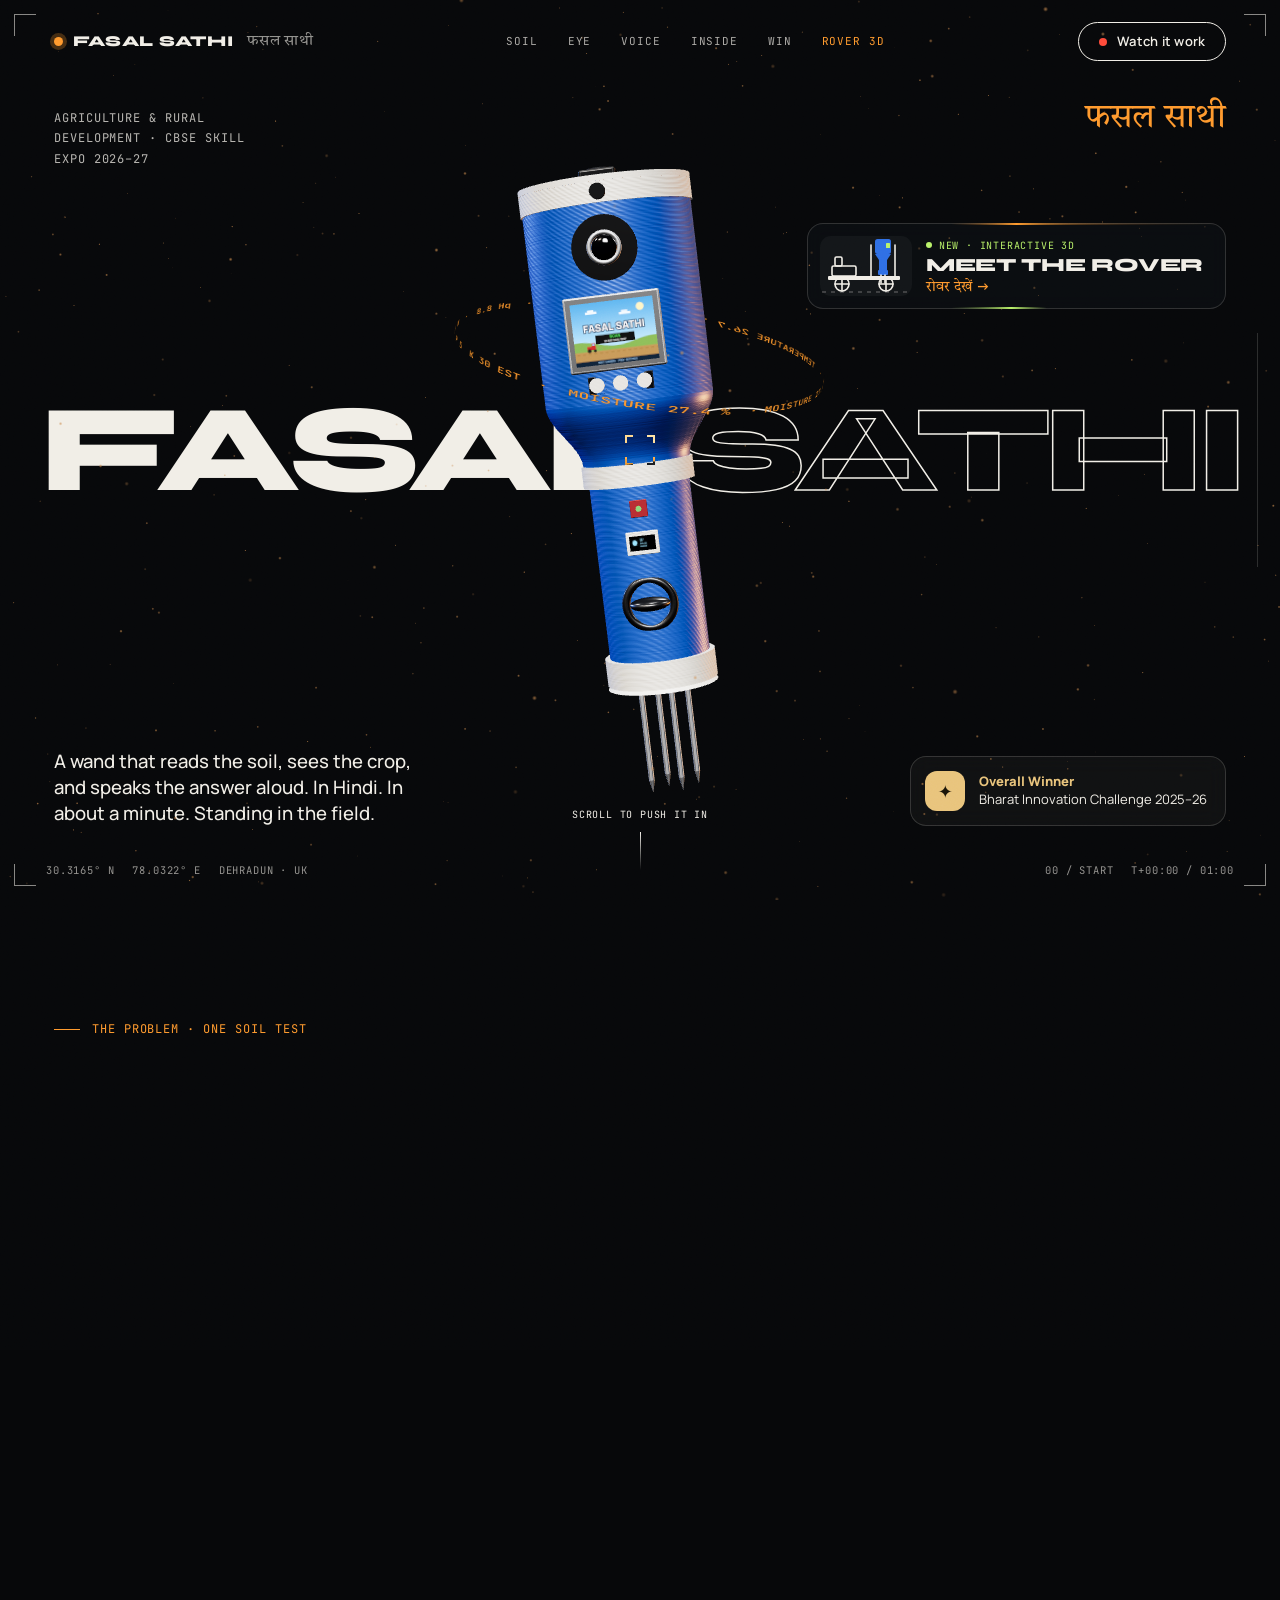
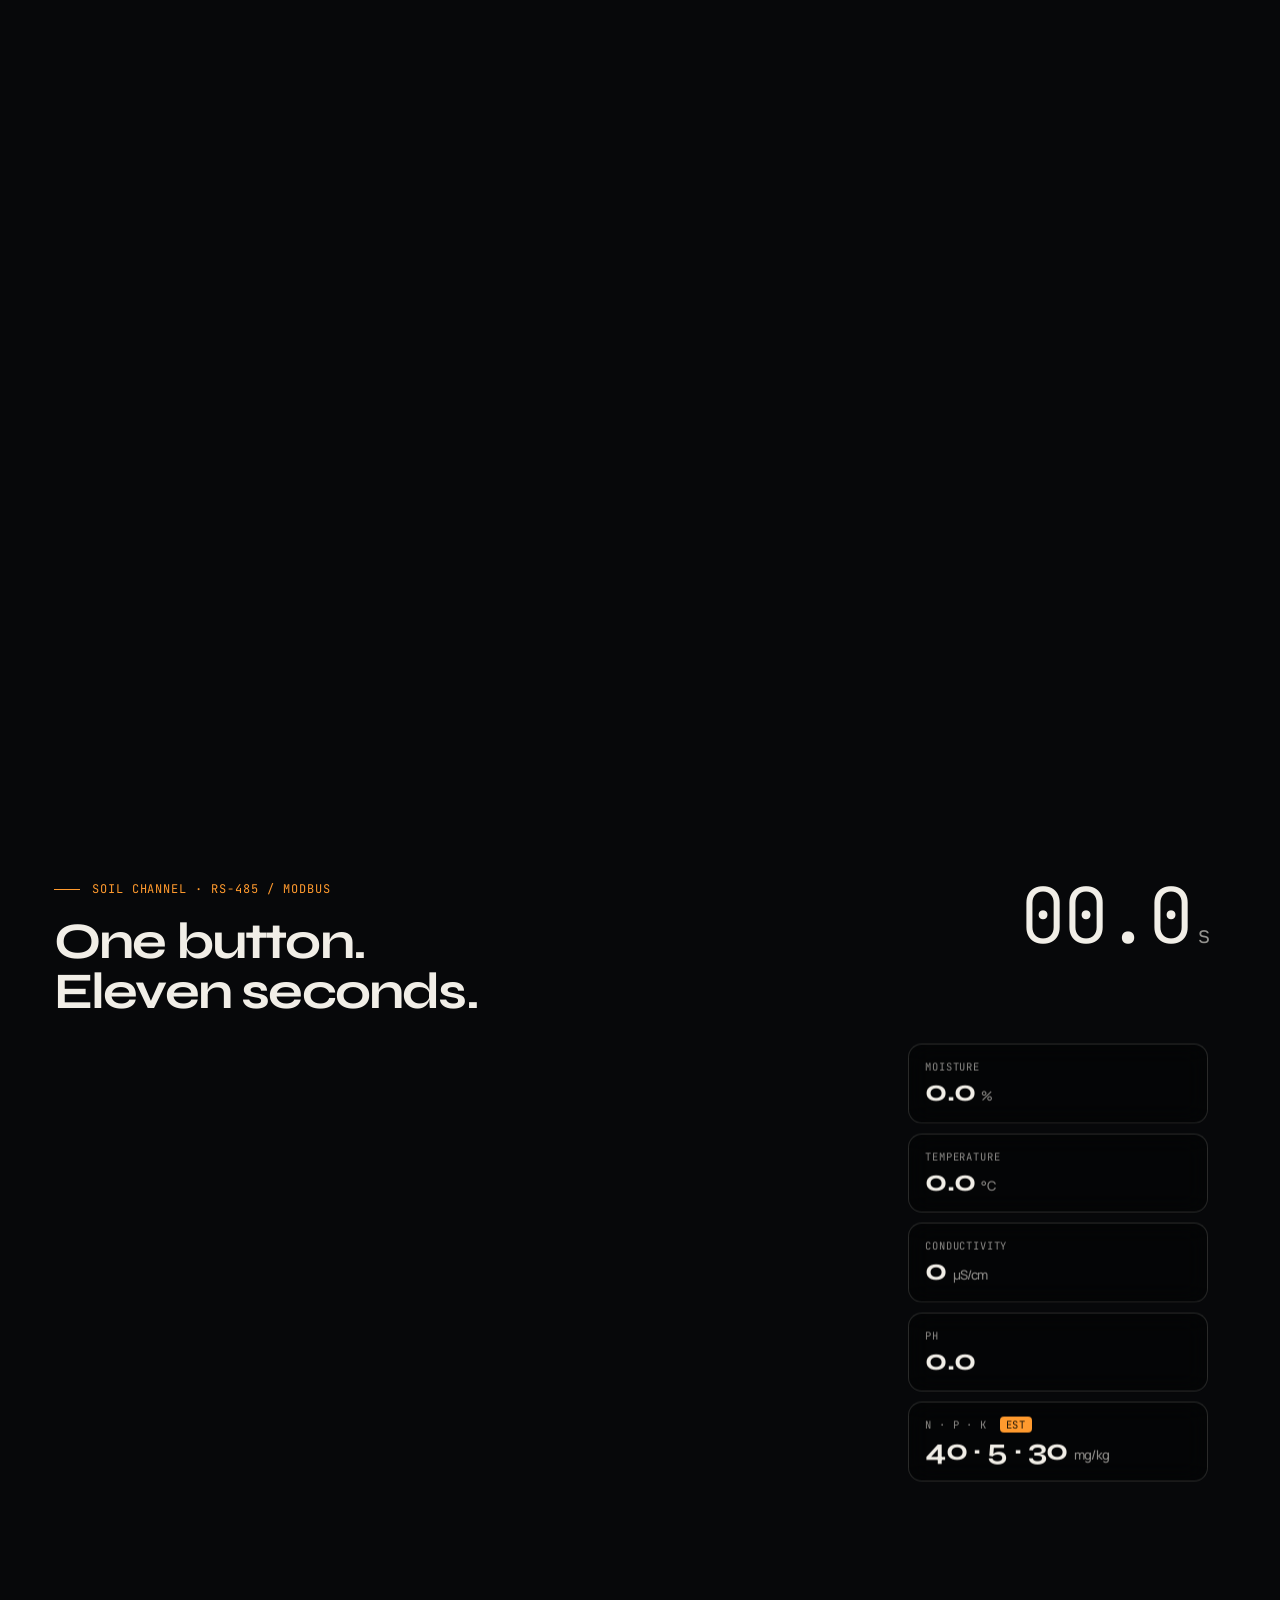
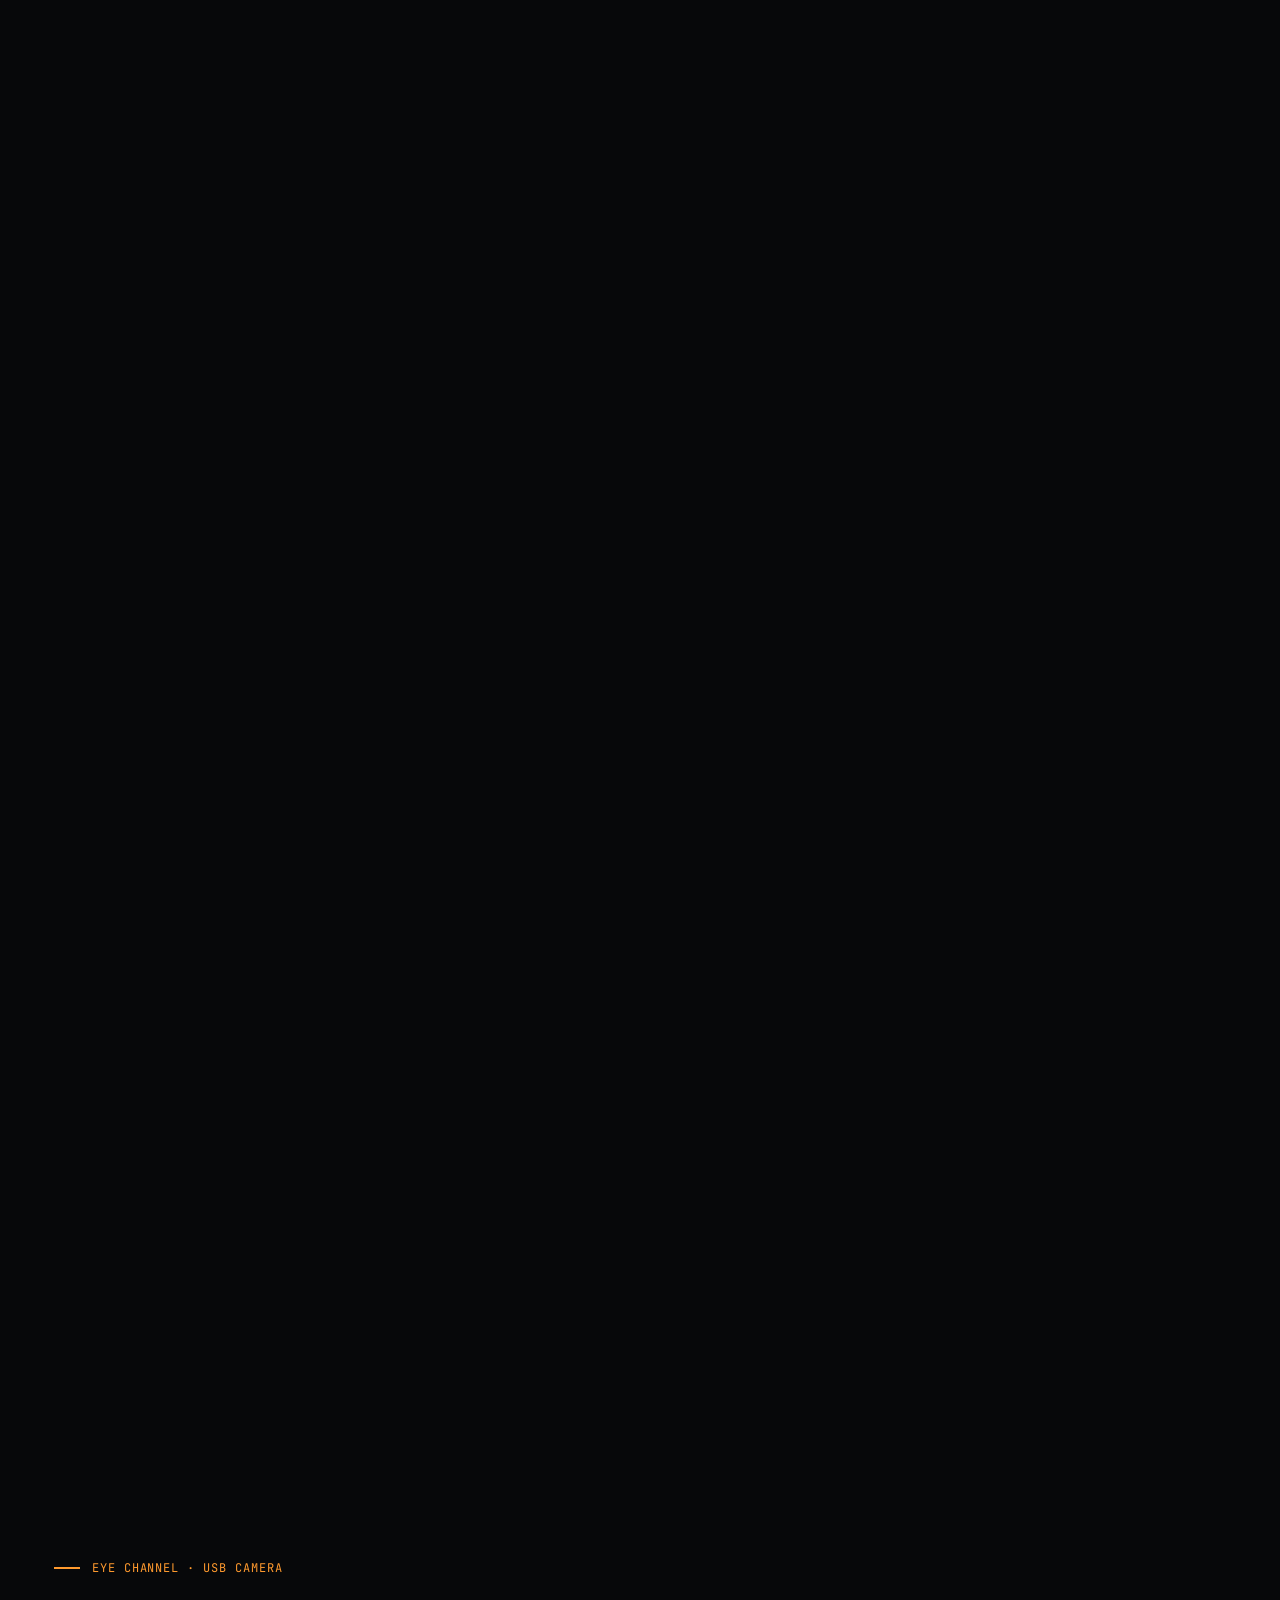
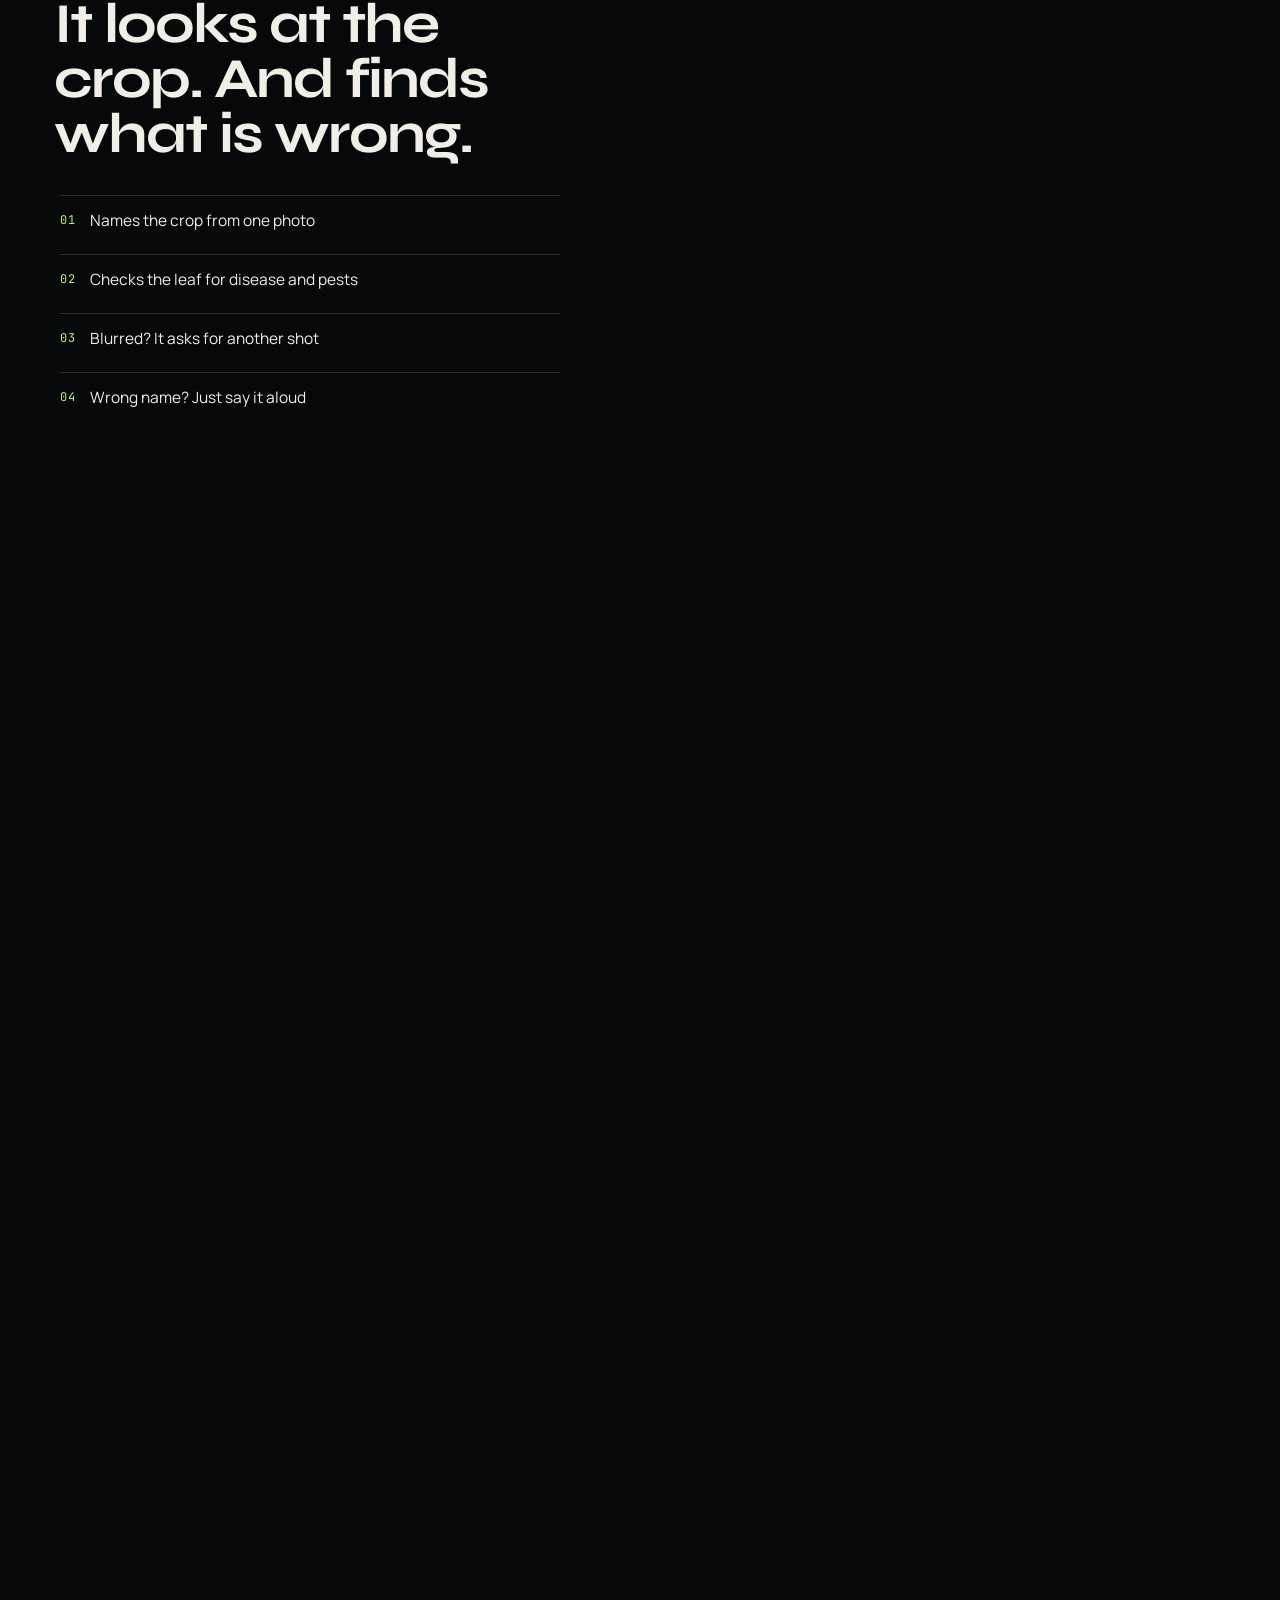
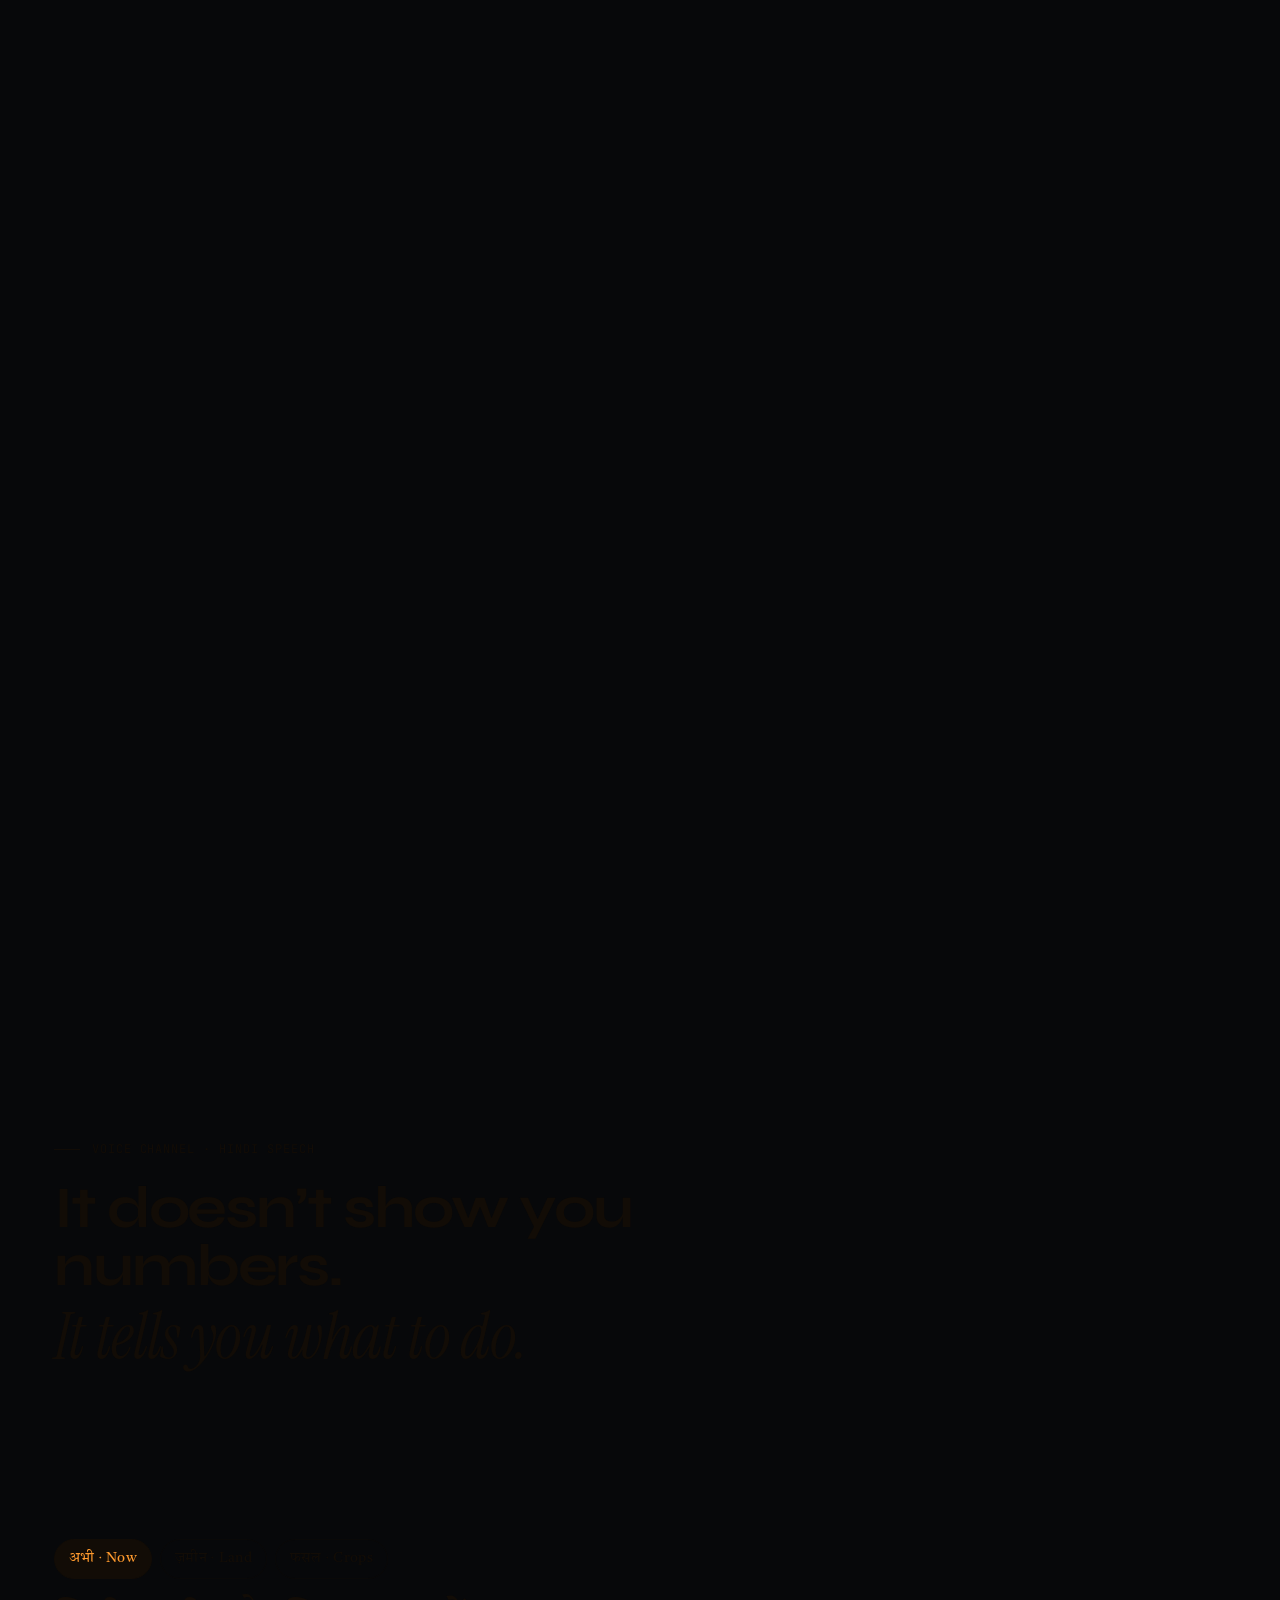
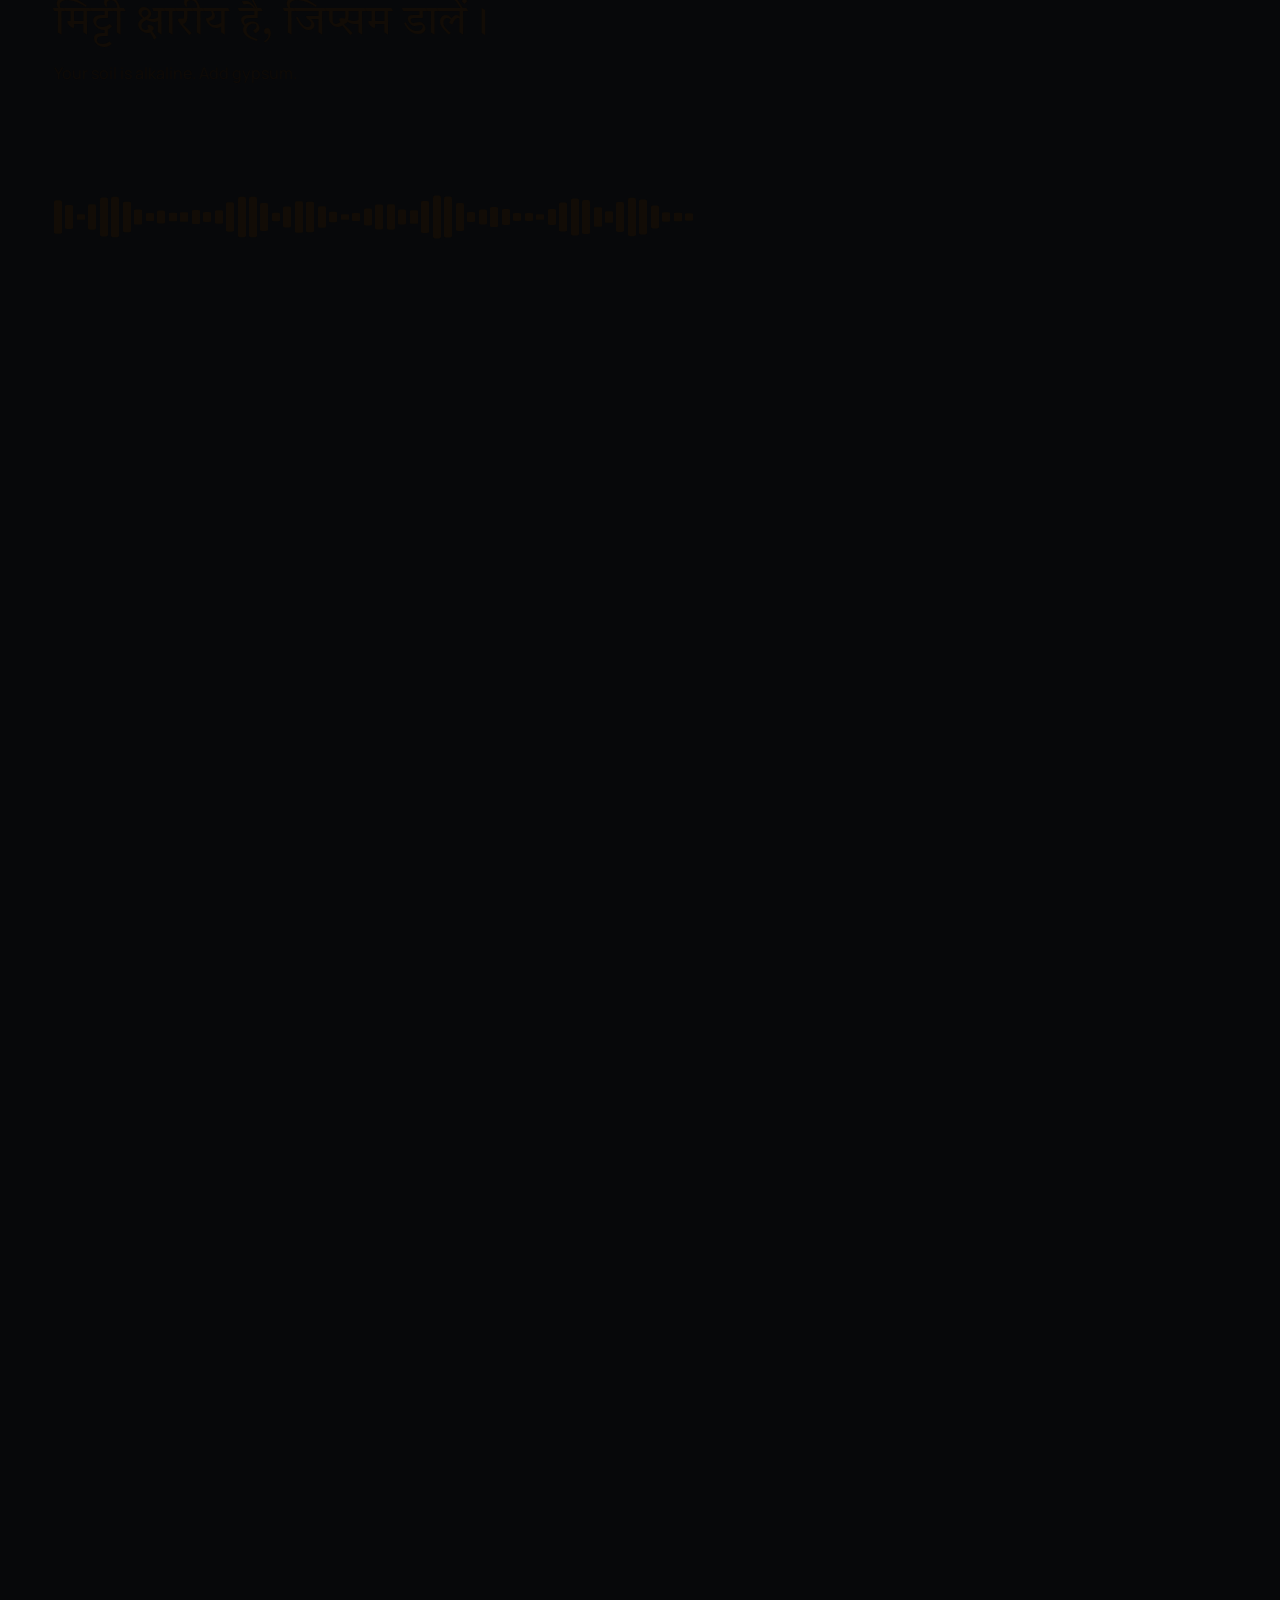
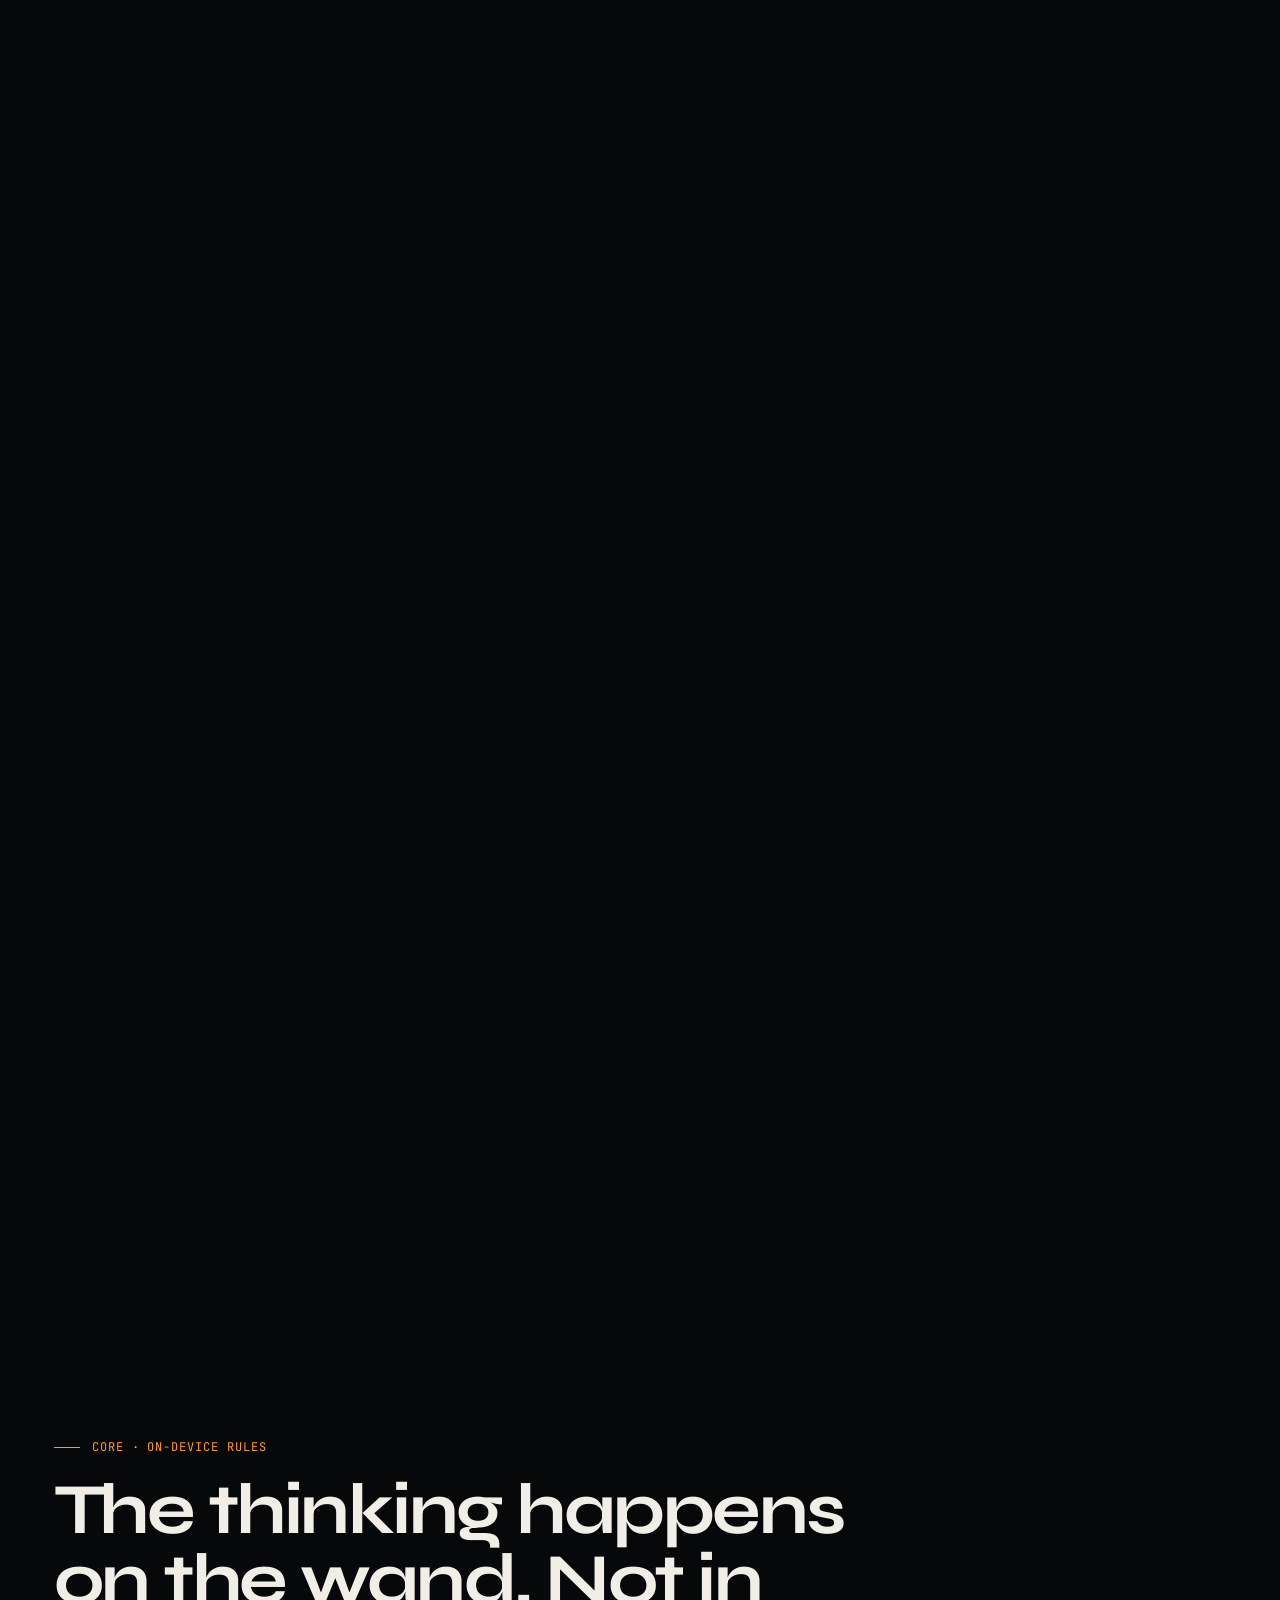
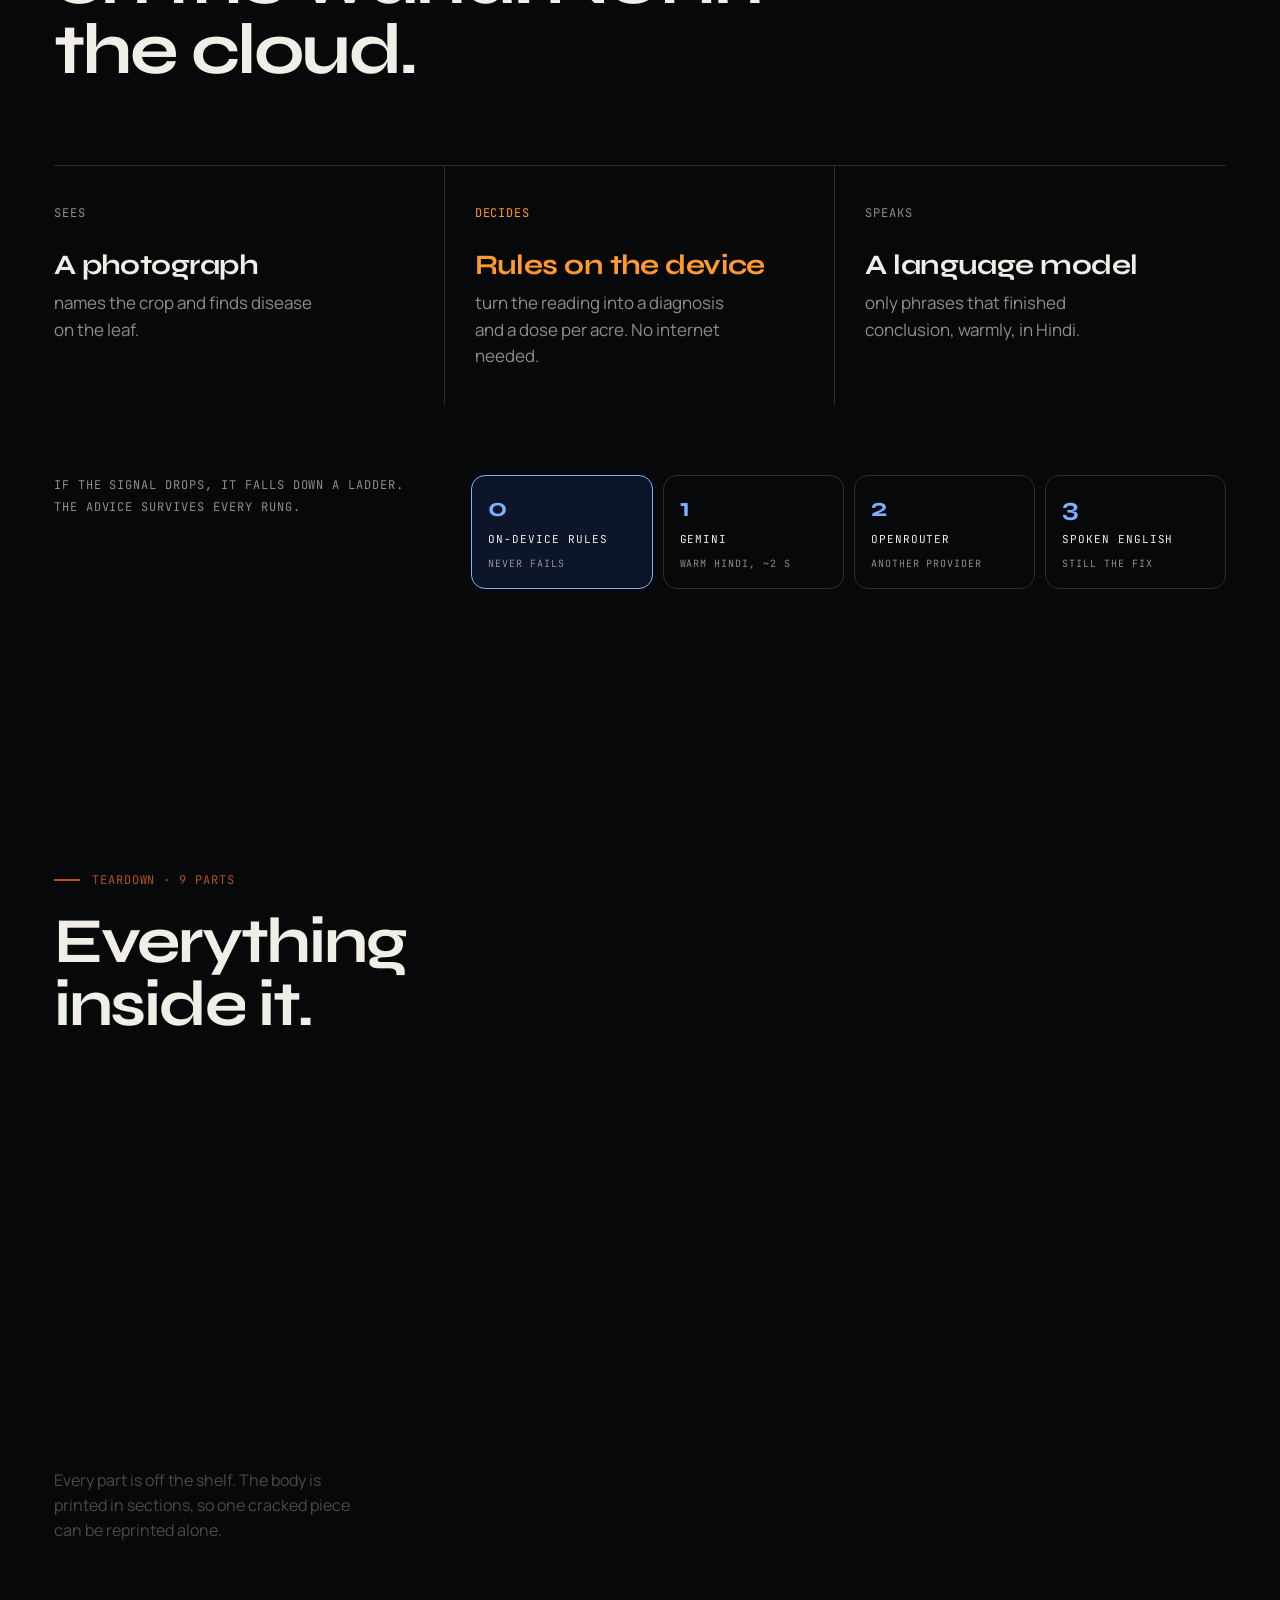
==== commit 04a5dceb: "Rover: tap zooms onto the exact part, scroll in holds 5 s then springs back, scroll back resets; stu" ====
--- a/index.html
+++ b/index.html
@@ -51,7 +51,51 @@
   <div class="hero-word" aria-label="Fasal Sathi"><span class="hw hw1">FASAL</span><span class="hw hw2">SATHI</span></div>
   <div class="hero-meta">
     <p class="eyebrow mono">Agriculture &amp; Rural Development · CBSE Skill Expo 2026–27</p>
-    <p class="hero-hi">फसल साथी</p>
+    <div class="hero-r">
+      <p class="hero-hi">फसल साथी</p>
+      <a class="rover-cta" href="rover/" data-magnet aria-label="Meet the Fasal Sathi Rover, an interactive 3D model">
+        <svg class="rc-sprouts" viewBox="0 0 318 96" aria-hidden="true">
+          <g class="rc-vine">
+            <path class="st s1" d="M250 96 C250 78 240 66 244 50 C247 37 258 30 260 14"/>
+            <path class="lf l1" d="M244 64 C232 63 225 55 225 46 C236 47 243 54 244 64 Z"/>
+            <path class="lf l2" d="M249 44 C259 39 268 41 272 48 C264 53 255 52 249 44 Z"/>
+            <circle class="bud" cx="260" cy="11" r="3.6"/>
+          </g>
+          <path class="st tr s2" d="M214 96 V74 H196 V52 H186"/>
+          <circle class="pad p2" cx="182" cy="52" r="4"/><circle class="via" cx="196" cy="74" r="2"/>
+          <path class="st tr s4" d="M160 96 V82 H146"/><circle class="pad p4" cx="142" cy="82" r="3"/>
+          <g class="rc-sprout">
+            <path class="st s3" d="M288 96 C288 86 294 80 292 70"/>
+            <path class="lf l3" d="M292 72 C286 68 285 62 288 58 C292 62 293 67 292 72 Z"/>
+            <path class="lf l4" d="M292 72 C298 69 302 64 301 59 C296 61 293 66 292 72 Z"/>
+          </g>
+        </svg>
+        <i class="rc-spark k1"></i><i class="rc-spark k2"></i><i class="rc-spark k3"></i><i class="rc-spark k4"></i>
+        <span class="rc-frame" aria-hidden="true"></span>
+        <svg class="rc-rover" viewBox="0 0 92 60" aria-hidden="true">
+          <line class="gnd" x1="2" y1="56" x2="90" y2="56"/>
+          <rect class="ln" x="12" y="30" width="24" height="10" rx="1.5"/>
+          <rect class="ln" x="15" y="21" width="7" height="9" rx="1.5"/>
+          <line class="ln" x1="51" y1="9" x2="51" y2="40"/><line class="ln" x1="75" y1="9" x2="75" y2="40"/>
+          <rect class="deck" x="8" y="40" width="72" height="4" rx="1"/>
+          <g class="wnd">
+            <rect class="wb" x="55" y="3" width="16" height="15" rx="2.5"/>
+            <path class="wb" d="M55 18 H71 L67 24 H59 Z"/>
+            <rect class="wb" x="59" y="24" width="8" height="10"/>
+            <rect class="wb" x="58" y="34" width="10" height="5" rx="1"/>
+            <rect class="scr" x="66" y="7" width="4" height="5" rx=".6"/>
+            <path class="ln" d="M61 39 V47 M65 39 V47"/>
+          </g>
+          <g class="wh w1"><circle class="ln" cx="22" cy="48" r="7"/><path class="ln" d="M22 41 V55 M15 48 H29"/></g>
+          <g class="wh w2"><circle class="ln" cx="66" cy="48" r="7"/><path class="ln" d="M66 41 V55 M59 48 H73"/></g>
+        </svg>
+        <span class="rc-txt">
+          <span class="rc-k mono"><i></i>New · interactive 3D</span>
+          <span class="rc-t">Meet the Rover</span>
+          <span class="rc-h">रोवर देखें <b>→</b></span>
+        </span>
+      </a>
+    </div>
   </div>
   <div class="hero-foot">
     <p class="lead" data-split>A wand that reads the soil, sees the crop, and speaks the answer aloud. In Hindi. In about a minute. Standing in the field.</p>
--- a/css/site.css
+++ b/css/site.css
@@ -101,6 +101,63 @@
 .hero-meta { position: absolute; top: 108px; left: var(--pad); right: var(--pad); display: flex; justify-content: space-between; align-items: flex-start; }
 .eyebrow { margin: 0; opacity: .75; max-width: 30ch; line-height: 1.7; }
 .hero-hi { margin: -6px 0 0; font: 400 clamp(26px, 2.6vw, 40px)/1 'Tiro'; color: var(--saffron); }
+/* rover call-to-action: innovation growing out of a seed */
+@property --rcA { syntax: '<angle>'; inherits: false; initial-value: 0deg; }
+.hero-r { display: flex; flex-direction: column; align-items: flex-end; }
+.rover-cta { position: relative; margin-top: 88px; display: flex; align-items: center; gap: 14px; padding: 12px 22px 12px 12px;
+  border-radius: 16px; background: rgba(13, 15, 19, .74); border: 1px solid var(--line); color: var(--fg);
+  backdrop-filter: blur(8px); -webkit-backdrop-filter: blur(8px); transition: background .35s var(--ease), transform .45s var(--ease); }
+.rover-cta:hover { background: rgba(20, 25, 34, .9); }
+.rc-frame { position: absolute; inset: -1px; border-radius: 17px; padding: 1.6px; pointer-events: none;
+  background: conic-gradient(from var(--rcA), var(--saffron), transparent 22%, transparent 40%, var(--leaf) 52%, transparent 66%, transparent 84%, var(--saffron));
+  -webkit-mask: linear-gradient(#000 0 0) content-box, linear-gradient(#000 0 0); -webkit-mask-composite: xor; mask-composite: exclude;
+  animation: rcSpin 4.5s linear infinite; }
+@keyframes rcSpin { to { --rcA: 360deg; } }
+.rc-rover { width: 92px; height: 60px; flex: none; border-radius: 11px; background: rgba(255, 255, 255, .035); overflow: visible; }
+.rc-rover .ln { fill: none; stroke: var(--fg); stroke-width: 1.6; stroke-linecap: round; stroke-linejoin: round; }
+.rc-rover .deck { fill: var(--fg); }
+.rc-rover .wb { fill: var(--cobalt); }
+.rc-rover .scr { fill: var(--leaf); }
+.rc-rover .gnd { stroke: color-mix(in srgb, var(--fg) 40%, transparent); stroke-width: 1.2; stroke-dasharray: 4 5; animation: rcGround .9s linear infinite; }
+@keyframes rcGround { to { stroke-dashoffset: -9; } }
+.rc-rover .wh { transform-box: fill-box; transform-origin: center; animation: rcWheel 1.1s linear infinite; }
+@keyframes rcWheel { to { transform: rotate(360deg); } }
+.rc-rover .wnd { animation: rcRead 3.2s var(--ease) infinite; }
+@keyframes rcRead { 0%, 55%, 100% { transform: translateY(0); } 68%, 82% { transform: translateY(6px); } }
+.rc-txt { display: flex; flex-direction: column; gap: 3px; text-align: left; }
+.rc-k { display: flex; align-items: center; gap: 7px; font-size: 10px; color: var(--leaf); }
+.rc-k i { width: 6px; height: 6px; border-radius: 50%; background: var(--leaf); animation: pulse 1.6s infinite; }
+.rc-t { font: 800 clamp(18px, 1.45vw, 23px)/1 'Syne', sans-serif; text-transform: uppercase; letter-spacing: -.01em; white-space: nowrap; }
+.rc-h { font: 400 clamp(14px, 1.05vw, 17px)/1.1 'Tiro', serif; color: var(--saffron); }
+.rc-h b { display: inline-block; font-family: 'Manrope', sans-serif; transition: transform .4s var(--ease); }
+.rover-cta:hover .rc-h b { transform: translateX(5px); }
+.rover-cta:hover .rc-rover .wh { animation-duration: .45s; }
+/* the sprouts above the button */
+.rc-sprouts { position: absolute; right: 0; bottom: 100%; width: 318px; height: 96px; overflow: visible; pointer-events: none;
+  transform-origin: 80% 100%; transition: transform .6s var(--ease); }
+.rover-cta:hover .rc-sprouts { transform: scaleY(1.16); }
+.rc-sprouts .st { fill: none; stroke: var(--leaf); stroke-width: 2; stroke-linecap: round; stroke-dasharray: 160; stroke-dashoffset: 160;
+  animation: rcGrow 7s var(--ease) infinite; }
+.rc-sprouts .tr { stroke: var(--cobalt-2); stroke-linecap: square; stroke-linejoin: miter; }
+.rc-sprouts .s2 { animation-delay: .25s; } .rc-sprouts .s3 { animation-delay: .5s; } .rc-sprouts .s4 { animation-delay: .7s; }
+.rc-sprouts .lf { fill: var(--leaf); opacity: .9; transform-box: fill-box; transform: scale(0); animation: rcLeaf 7s var(--ease) infinite; }
+.rc-sprouts .l1 { transform-origin: right bottom; animation-delay: .45s; }
+.rc-sprouts .l2 { transform-origin: left bottom; animation-delay: .7s; }
+.rc-sprouts .l3 { transform-origin: right bottom; animation-delay: 1s; }
+.rc-sprouts .l4 { transform-origin: left bottom; animation-delay: 1.1s; }
+.rc-sprouts .bud, .rc-sprouts .pad { fill: var(--saffron); transform-box: fill-box; transform-origin: center; transform: scale(0); animation: rcLeaf 7s var(--ease) infinite; }
+.rc-sprouts .bud { animation-delay: .95s; } .rc-sprouts .p2 { animation-delay: .8s; } .rc-sprouts .p4 { animation-delay: 1.05s; }
+.rc-sprouts .via { fill: var(--cobalt-2); transform-box: fill-box; transform-origin: center; transform: scale(0); animation: rcLeaf 7s var(--ease) infinite .55s; }
+.rc-vine, .rc-sprout { transform-box: fill-box; transform-origin: 50% 100%; animation: rcSway 4.8s ease-in-out infinite; }
+.rc-sprout { animation-duration: 3.9s; animation-direction: alternate-reverse; }
+@keyframes rcGrow { 0% { stroke-dashoffset: 160; opacity: 1; } 22%, 86% { stroke-dashoffset: 0; opacity: 1; } 100% { stroke-dashoffset: 0; opacity: 0; } }
+@keyframes rcLeaf { 0%, 14% { transform: scale(0); opacity: 1; } 30%, 86% { transform: scale(1); opacity: 1; } 100% { transform: scale(1); opacity: 0; } }
+@keyframes rcSway { 0%, 100% { transform: rotate(-2.5deg); } 50% { transform: rotate(2.5deg); } }
+.rc-spark { position: absolute; bottom: 100%; width: 4px; height: 4px; background: var(--saffron); opacity: 0; pointer-events: none; animation: rcSpark 3.6s linear infinite; }
+.rc-spark.k1 { right: 52px; } .rc-spark.k2 { right: 96px; animation-delay: .9s; background: var(--leaf); }
+.rc-spark.k3 { right: 140px; animation-delay: 1.8s; } .rc-spark.k4 { right: 22px; animation-delay: 2.7s; background: var(--cobalt-2); }
+@keyframes rcSpark { 0% { transform: translateY(0); opacity: 0; } 15% { opacity: 1; } 100% { transform: translateY(-90px); opacity: 0; } }
+
 .hero-foot { position: absolute; bottom: 74px; left: var(--pad); right: var(--pad); display: flex; justify-content: space-between; align-items: flex-end; gap: 40px; }
 .lead { max-width: 30ch; margin: 0; font: 500 clamp(17px, 1.45vw, 22px)/1.4 'Manrope'; }
 .badge { display: flex; gap: 14px; align-items: center; padding: 14px 18px 14px 14px; border: 1px solid var(--line); border-radius: 16px; font-size: 13px; line-height: 1.35; backdrop-filter: blur(10px); background: color-mix(in srgb, var(--fg) 4%, transparent); }
@@ -418,3 +475,7 @@
 
 /* no WebGL: the real photograph stands in for the 3D wand */
 html.no-webgl .hero::after { content: ''; position: absolute; left: 50%; top: 50%; width: min(30vw, 300px); aspect-ratio: 694 / 1708; transform: translate(-50%, -50%) rotate(6deg); background: url('../img/cut-wand-full.webp') center / contain no-repeat; z-index: 2; }
+
+@media (max-aspect-ratio: 17/20) { .rover-cta { position: absolute; right: 0; top: calc(100svh - 312px); margin-top: 0; transform: scale(.88); transform-origin: right center; } }
+@media (max-width: 600px) { .rover-cta { display: none; } }
+@media (prefers-reduced-motion: reduce) { .rover-cta *, .rc-frame { animation: none !important; } .rc-sprouts .st { stroke-dashoffset: 0; } .rc-sprouts .lf, .rc-sprouts .bud, .rc-sprouts .pad, .rc-sprouts .via { transform: none; } }
